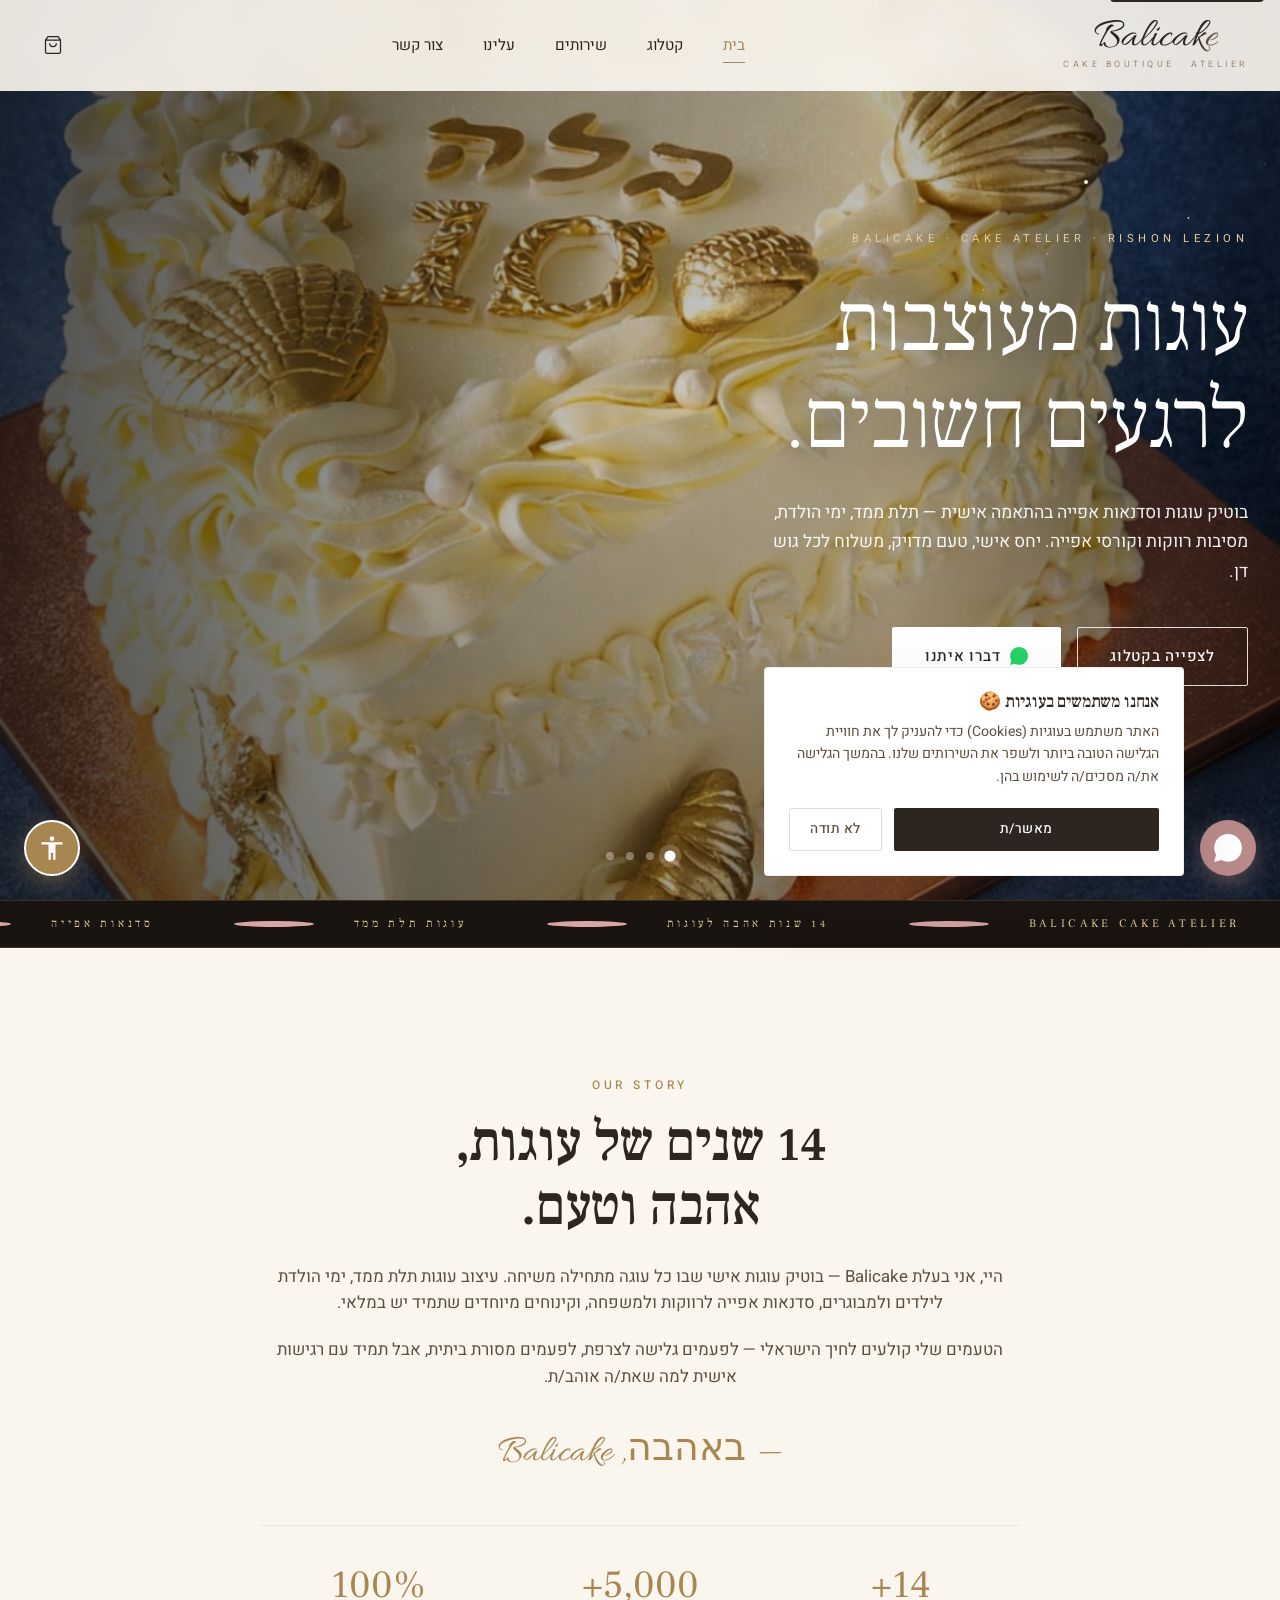
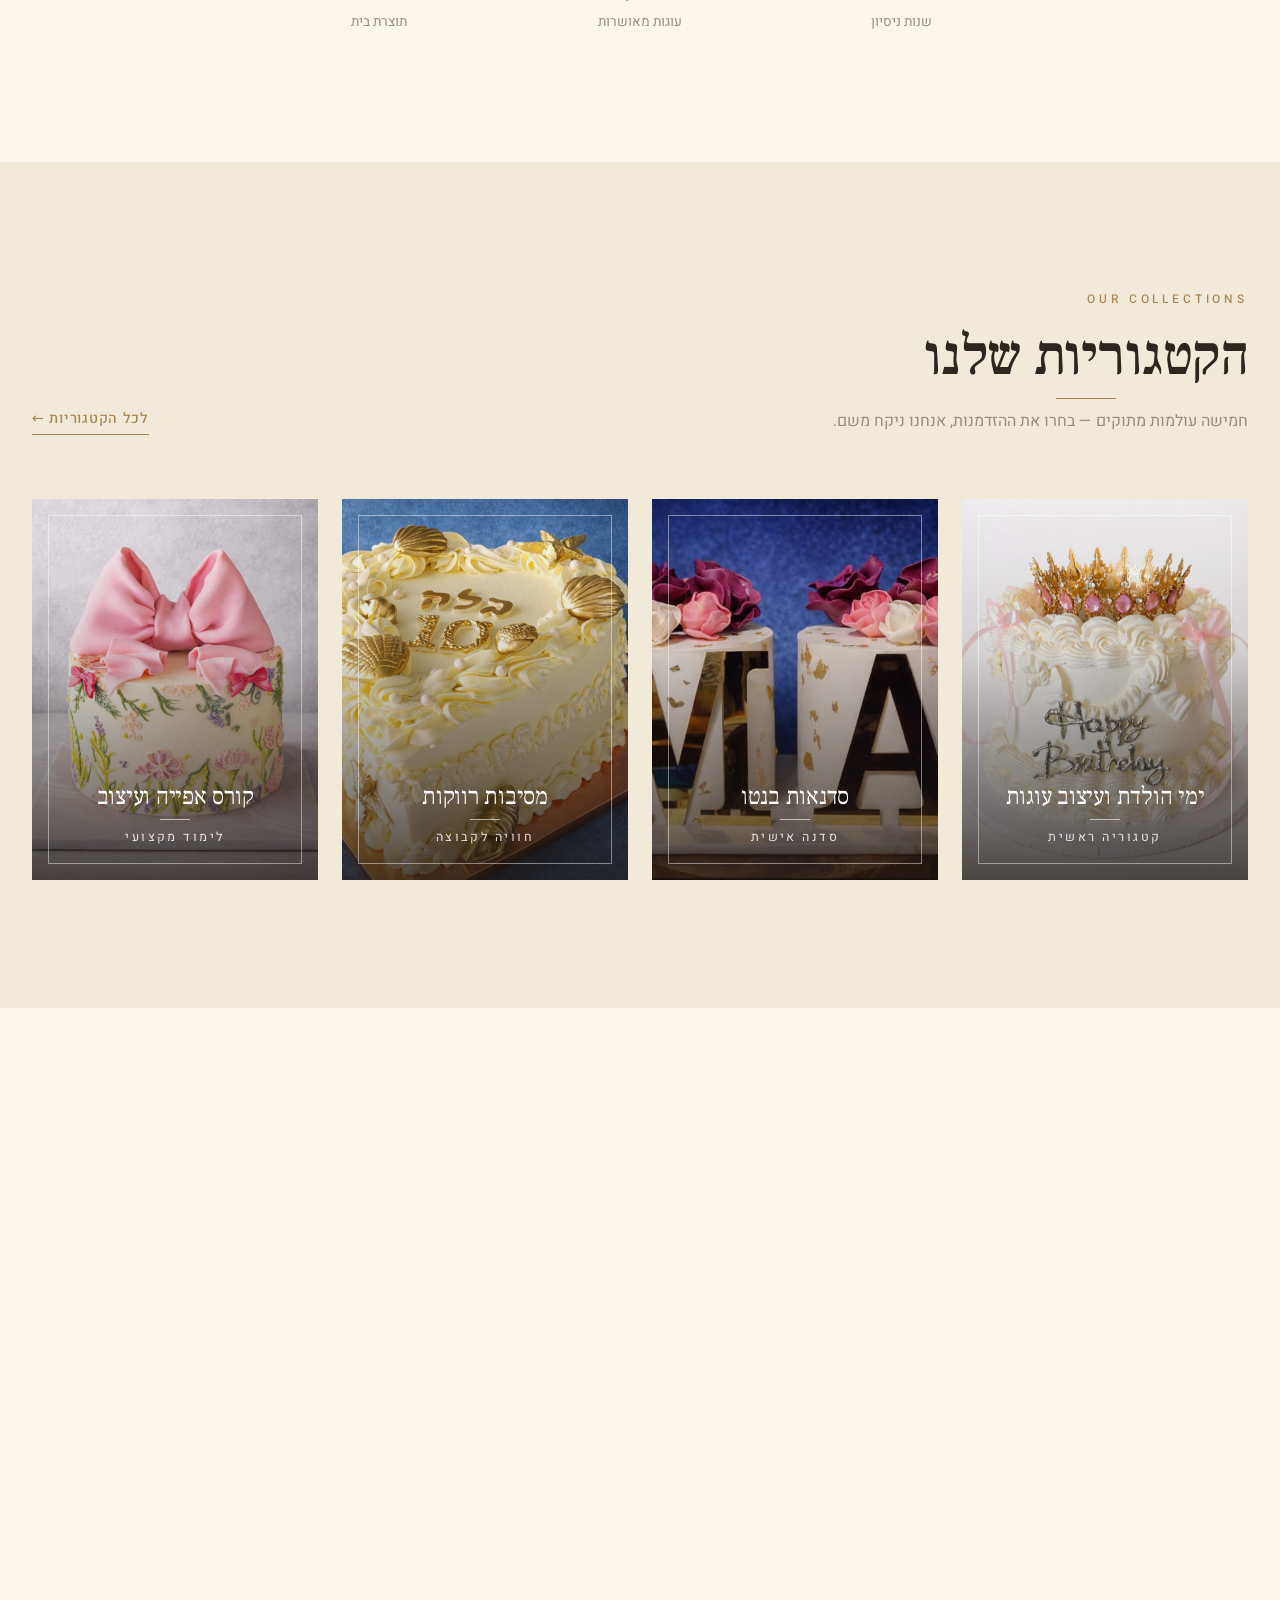
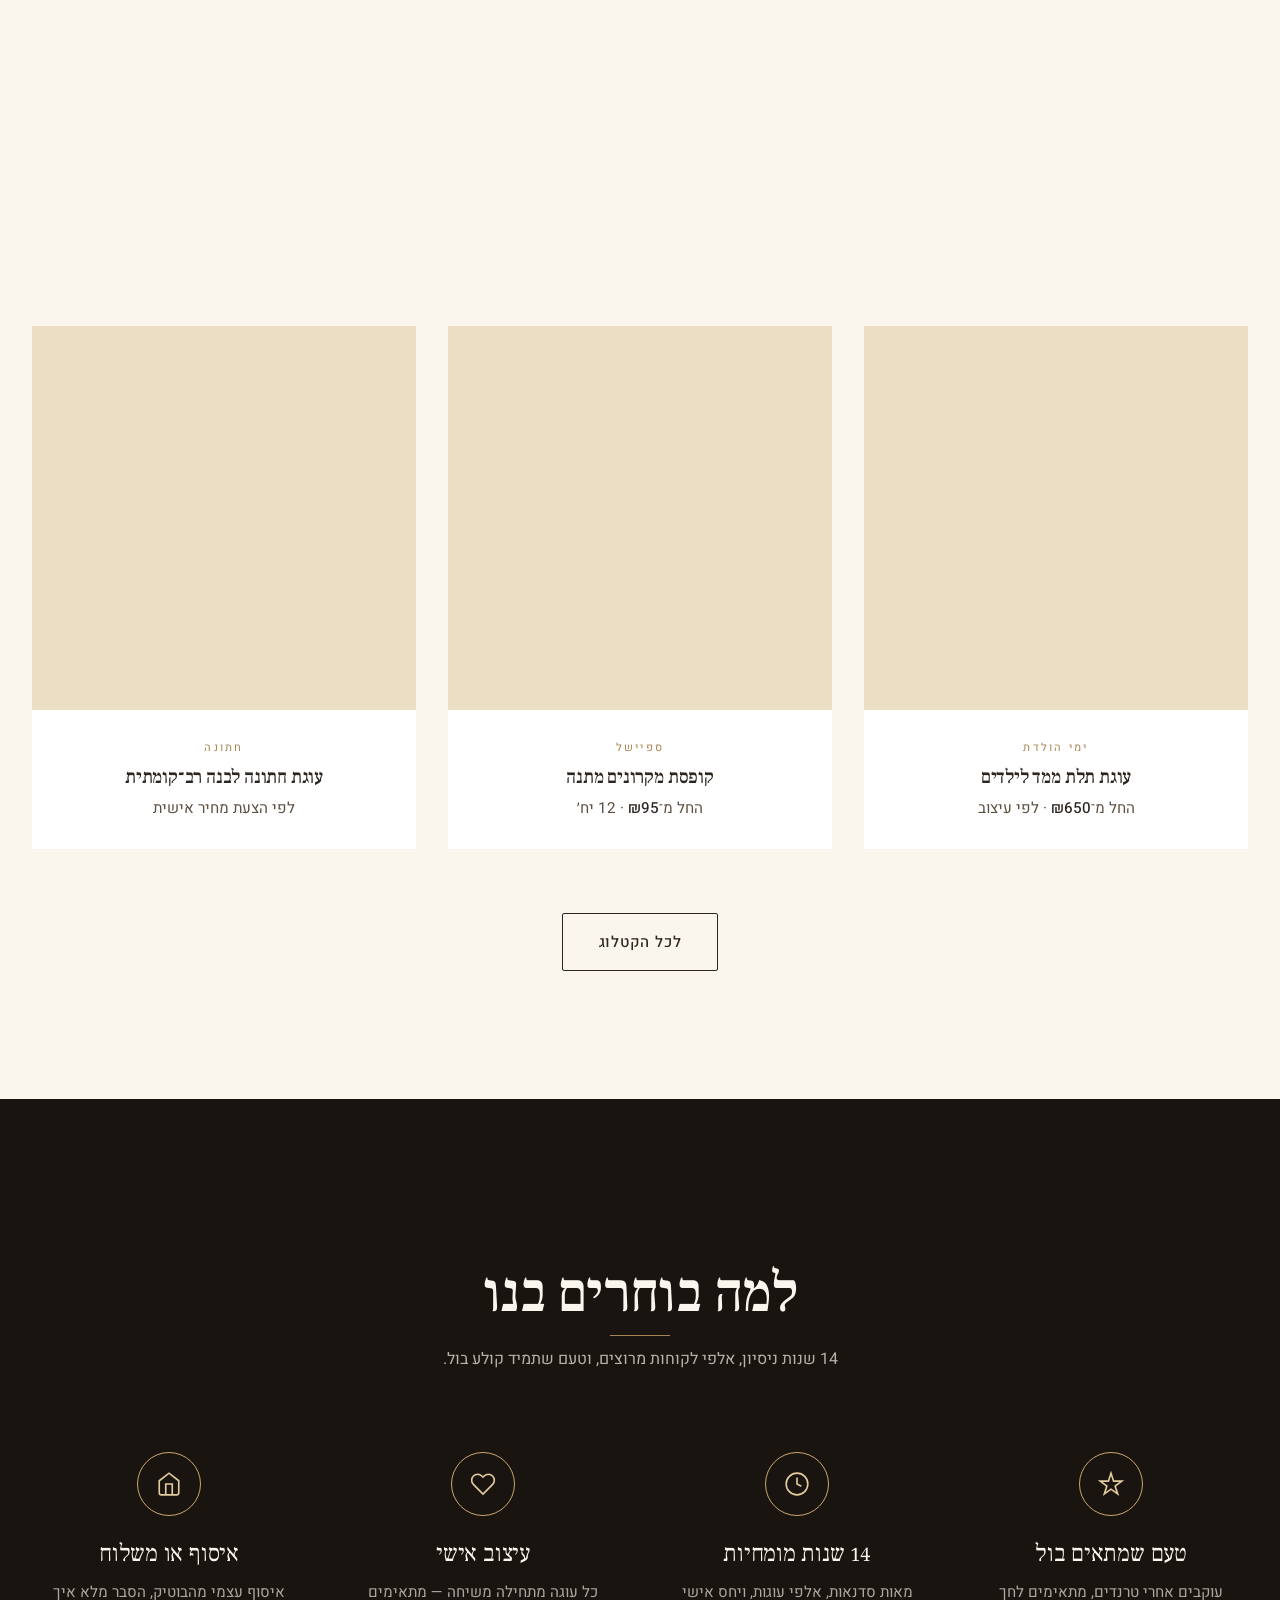
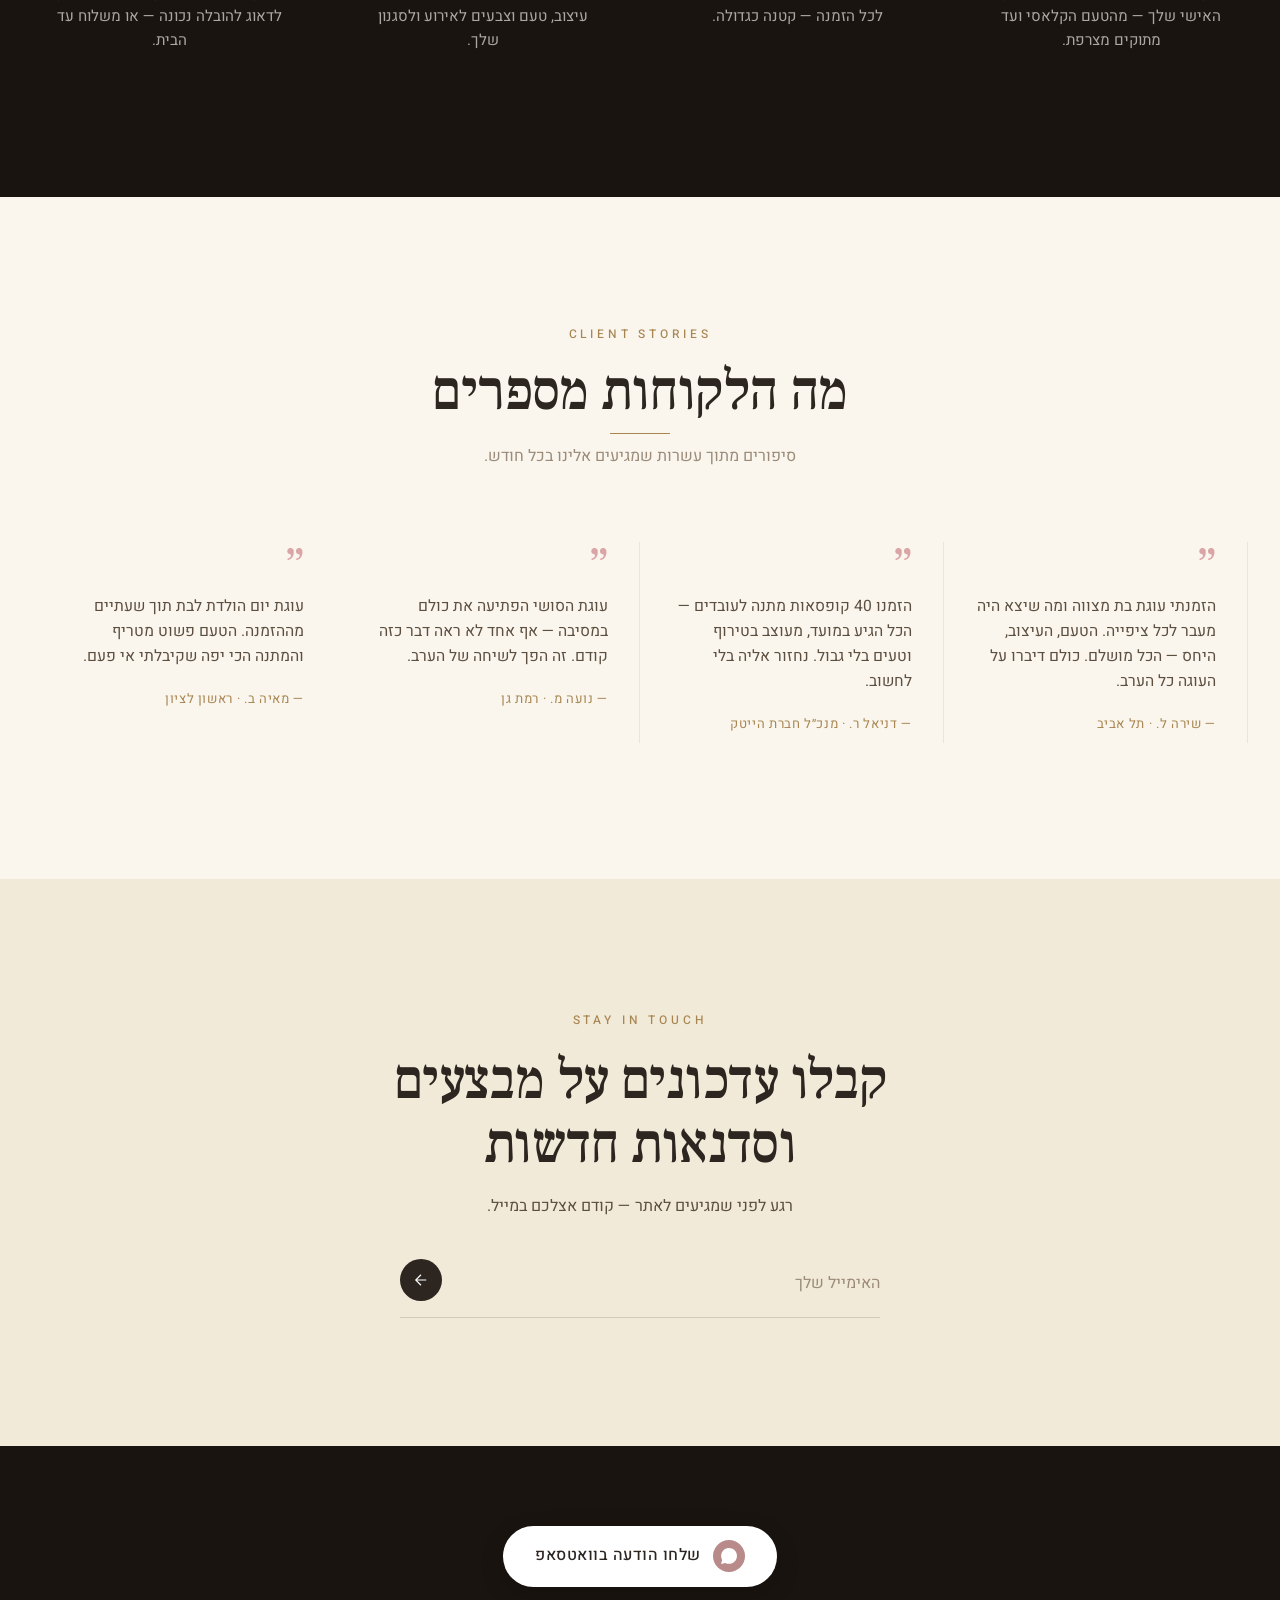
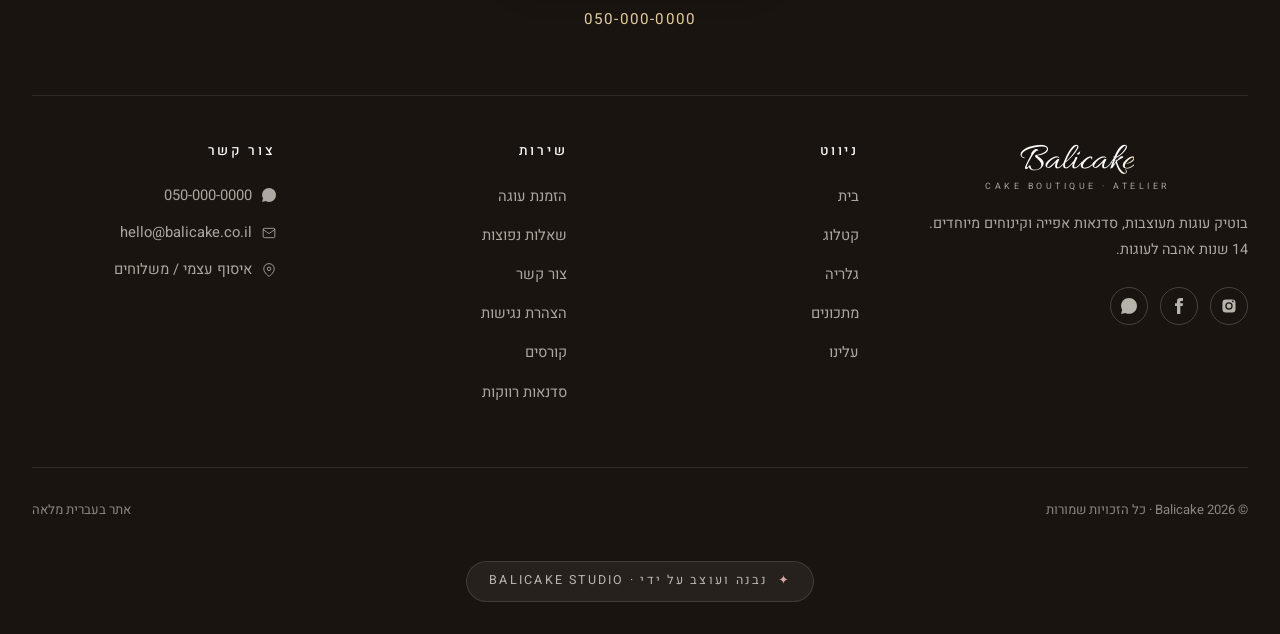
==== index.html @ fb215138 "Add business package: GA4 + Meta Pixel, SEO, JSON CMS, WhatsApp ordering - Google Analytics 4 + Meta" ====
<!DOCTYPE html>
<html lang="he" dir="rtl">
<head>
  <meta charset="UTF-8">
  <meta name="viewport" content="width=device-width, initial-scale=1.0, viewport-fit=cover">
  <meta name="theme-color" content="#FAF6EE">
  <title>Balicake · בוטיק עוגות מעוצבות, סדנאות וקורסי אפייה</title>
  <meta name="description" content="Balicake — 14 שנות עיצוב עוגות תלת ממד, ימי הולדת, סדנאות אפייה, מסיבות רווקות וקינוחים מיוחדים. ממלאים את הבטן במשהו טוב ✨">
  <meta name="keywords" content="עוגות מעוצבות, ימי הולדת, סדנאות אפייה, עוגות תלת ממד, מסיבת רווקות, קורס אפייה, Balicake">

  <meta property="og:title" content="Balicake · בוטיק עוגות מעוצבות">
  <meta property="og:description" content="עיצוב עוגות, סדנאות וקורסי אפייה — 14 שנות אהבה ומקצועיות.">
  <meta property="og:type" content="website">
  <meta property="og:url" content="https://balicake.co.il/">
  <meta property="og:image" content="https://balicake.co.il/images/hero/cake-1.jpg">
  <meta property="og:site_name" content="Balicake">
  <meta property="og:locale" content="he_IL">

  <link rel="preconnect" href="https://fonts.googleapis.com">
  <link rel="preconnect" href="https://fonts.gstatic.com" crossorigin>
  <link rel="preconnect" href="https://images.unsplash.com">
  <link href="https://fonts.googleapis.com/css2?family=Allura&family=Frank+Ruhl+Libre:wght@300;400;500;700&family=Heebo:wght@300;400;500;600&display=swap" rel="stylesheet">

  <link rel="preload" as="image" href="images/hero/cake-1.jpg" fetchpriority="high">
  <link rel="stylesheet" href="css/style.css?v=2">
  <link rel="icon" href="data:image/svg+xml,%3Csvg xmlns='http://www.w3.org/2000/svg' viewBox='0 0 100 100'%3E%3Ctext y='.9em' font-size='90'%3E🎂%3C/text%3E%3C/svg%3E">
  <!-- ============= GOOGLE ANALYTICS 4 ============= -->
  <!-- TODO: Replace G-XXXXXXXXXX with real GA4 Measurement ID from analytics.google.com -->
  <script async src="https://www.googletagmanager.com/gtag/js?id=G-XXXXXXXXXX"></script>
  <script>
    window.dataLayer = window.dataLayer || [];
    function gtag(){dataLayer.push(arguments);}
    gtag('js', new Date());
    gtag('config', 'G-XXXXXXXXXX', { anonymize_ip: true });
  </script>

  <!-- ============= META PIXEL ============= -->
  <!-- TODO: Replace 000000000000000 with real Pixel ID from business.facebook.com -->
  <script>
    !function(f,b,e,v,n,t,s){if(f.fbq)return;n=f.fbq=function(){n.callMethod?n.callMethod.apply(n,arguments):n.queue.push(arguments)};if(!f._fbq)f._fbq=n;n.push=n;n.loaded=!0;n.version='2.0';n.queue=[];t=b.createElement(e);t.async=!0;t.src=v;s=b.getElementsByTagName(e)[0];s.parentNode.insertBefore(t,s)}(window,document,'script','https://connect.facebook.net/en_US/fbevents.js');
    fbq('init', '000000000000000');
    fbq('track', 'PageView');
  </script>
  <noscript><img height="1" width="1" style="display:none" src="https://www.facebook.com/tr?id=000000000000000&ev=PageView&noscript=1" alt=""/></noscript>

  <!-- ============= JSON-LD STRUCTURED DATA (SEO) ============= -->
  <script type="application/ld+json">
  {
    "@context": "https://schema.org",
    "@type": "Bakery",
    "name": "Balicake",
    "alternateName": "בליקייק - בוטיק עוגות",
    "description": "בוטיק עוגות מעוצבות וסדנאות אפייה — עוגות תלת ממד, ימי הולדת, מסיבות רווקות וקורסים",
    "url": "https://balicake.vercel.app/",
    "image": "https://balicake.vercel.app/images/hero/cake-1.jpg",
    "priceRange": "₪₪",
    "telephone": "+972-50-000-0000",
    "address": {
      "@type": "PostalAddress",
      "addressLocality": "ראשון לציון",
      "addressCountry": "IL"
    },
    "areaServed": {
      "@type": "GeoCircle",
      "geoMidpoint": { "@type": "GeoCoordinates", "latitude": 31.971, "longitude": 34.789 },
      "geoRadius": "25000"
    },
    "openingHoursSpecification": [
      { "@type": "OpeningHoursSpecification", "dayOfWeek": ["Sunday","Monday","Tuesday","Wednesday","Thursday"], "opens": "09:00", "closes": "20:00" },
      { "@type": "OpeningHoursSpecification", "dayOfWeek": "Friday", "opens": "09:00", "closes": "13:00" }
    ],
    "sameAs": [
      "https://www.instagram.com/balicake",
      "https://www.facebook.com/balicake"
    ],
    "aggregateRating": {
      "@type": "AggregateRating",
      "ratingValue": "5.0",
      "reviewCount": "120"
    }
  }
  </script>

</head>

<body>

  <!-- ============== HEADER ============== -->
  <header class="site-header">
    <div class="header-inner">
      <a href="index.html" class="logo" aria-label="Balicake">
        <span class="logo-mark">Balicake</span>
        <span class="logo-tag">CAKE BOUTIQUE · ATELIER</span>
      </a>
      <nav class="nav" aria-label="ניווט ראשי">
        <a href="index.html" class="active">בית</a>
        <a href="catalog.html">קטלוג</a>
        <a href="catalog.html#bento">שירותים</a>
        <a href="about.html">עלינו</a>
        <a href="contact.html">צור קשר</a>
      </nav>
      <div class="header-actions">
        <a href="orders.html" class="icon-btn" aria-label="הזמנה">
          <svg width="20" height="20" viewBox="0 0 24 24" fill="none" stroke="currentColor" stroke-width="1.5">
            <path d="M6 2L3 6v14a2 2 0 002 2h14a2 2 0 002-2V6l-3-4H6zM3 6h18M16 10a4 4 0 01-8 0"/>
          </svg>
        </a>
        <button class="menu-toggle" aria-label="פתח תפריט"><span></span></button>
      </div>
    </div>
  </header>

  <nav class="mobile-nav" aria-label="תפריט מובייל">
    <a href="index.html" class="active">בית</a>
    <a href="catalog.html">קטלוג</a>
    <a href="catalog.html#bento">שירותים</a>
    <a href="about.html">עלינו</a>
    <a href="contact.html">צור קשר</a>
    <div class="mobile-cta">
      <a href="https://wa.me/972500000000" class="btn btn-primary" style="display:flex;justify-content:center;">דברו איתנו בוואטסאפ</a>
    </div>
  </nav>

  <!-- ============== HERO CAROUSEL ============== -->
  <section class="hero" id="top">
    <div class="hero-slides">
      <div class="hero-slide active">
        <div class="hero-slide-image" style="background-image: url('images/hero/cake-1.jpg');"></div>
      </div>
      <div class="hero-slide">
        <div class="hero-slide-image" style="background-image: url('images/hero/cake-2.jpg');"></div>
      </div>
      <div class="hero-slide">
        <div class="hero-slide-image" style="background-image: url('images/hero/cake-3.jpg');"></div>
      </div>
      <div class="hero-slide">
        <div class="hero-slide-image" style="background-image: url('images/hero/cake-4.jpg');"></div>
      </div>
    </div>

    <div class="hero-content">
      <div class="hero-text">
        <span class="eyebrow">BALICAKE · CAKE ATELIER · RISHON LEZION</span>
        <h1>עוגות מעוצבות<br>לרגעים חשובים.</h1>
        <p>בוטיק עוגות וסדנאות אפייה בהתאמה אישית — תלת ממד, ימי הולדת, מסיבות רווקות וקורסי אפייה. יחס אישי, טעם מדויק, משלוח לכל גוש דן.</p>
        <div class="hero-actions">
          <a href="catalog.html" class="btn btn-primary">לצפייה בקטלוג</a>
          <a href="https://wa.me/972500000000?text=היי%20Balicake!%20הגעתי%20מהאתר%20ואני%20רוצה%20להזמין%20עוגה" class="btn btn-ghost" target="_blank" rel="noopener">
            <svg width="18" height="18" viewBox="0 0 24 24" fill="#25D366">
              <path d="M.057 24l1.687-6.163c-1.041-1.804-1.588-3.849-1.587-5.946.003-6.556 5.338-11.891 11.893-11.891 3.181.001 6.167 1.24 8.413 3.488 2.245 2.248 3.481 5.236 3.48 8.414-.003 6.557-5.338 11.892-11.893 11.892-1.99-.001-3.951-.5-5.688-1.448L.057 24z"/>
            </svg>
            דברו איתנו
          </a>
        </div>
      </div>
    </div>

    <div class="hero-pagination" role="tablist" aria-label="ניווט בין שקופיות"></div>
  </section>

  <!-- ============== MARQUEE STRIP ============== -->
  <div class="marquee" aria-hidden="true">
    <div class="marquee-track">
      <span>Balicake Cake Atelier <span class="dot"></span></span>
      <span>14 שנות אהבה לעוגות <span class="dot"></span></span>
      <span>עוגות תלת ממד <span class="dot"></span></span>
      <span>סדנאות אפייה <span class="dot"></span></span>
      <span>קורסים מקצועיים <span class="dot"></span></span>
      <span>משלוח לכל גוש דן <span class="dot"></span></span>
      <span>Rishon LeZion <span class="dot"></span></span>
      <span>Balicake Cake Atelier <span class="dot"></span></span>
      <span>14 שנות אהבה לעוגות <span class="dot"></span></span>
      <span>עוגות תלת ממד <span class="dot"></span></span>
      <span>סדנאות אפייה <span class="dot"></span></span>
      <span>קורסים מקצועיים <span class="dot"></span></span>
      <span>משלוח לכל גוש דן <span class="dot"></span></span>
      <span>Rishon LeZion <span class="dot"></span></span>
    </div>
  </div>

  <!-- ============== ABOUT PREVIEW ============== -->
  <section class="section">
    <div class="container">
      <div class="about-preview no-img">
        <div class="content">
          <span class="eyebrow reveal">OUR STORY</span>
          <h2 class="reveal">14 שנים של עוגות,<br>אהבה וטעם.</h2>
          <p class="reveal">היי, אני בעלת Balicake — בוטיק עוגות אישי שבו כל עוגה מתחילה משיחה. עיצוב עוגות תלת ממד, ימי הולדת לילדים ולמבוגרים, סדנאות אפייה לרווקות ולמשפחה, וקינוחים מיוחדים שתמיד יש במלאי.</p>
          <p class="reveal">הטעמים שלי קולעים לחיך הישראלי — לפעמים גלישה לצרפת, לפעמים מסורת ביתית, אבל תמיד עם רגישות אישית למה שאת/ה אוהב/ת.</p>
          <div class="signature reveal">— באהבה, Balicake</div>

          <div class="about-stats">
            <div class="stat reveal"><div class="num">14+</div><div class="label">שנות ניסיון</div></div>
            <div class="stat reveal"><div class="num">5,000+</div><div class="label">עוגות מאושרות</div></div>
            <div class="stat reveal"><div class="num">100%</div><div class="label">תוצרת בית</div></div>
          </div>
        </div>
      </div>
    </div>
  </section>

  <!-- ============== CATEGORIES ============== -->
  <section class="section categories" id="categories">
    <div class="container">
      <div class="section-head split">
        <div class="left">
          <span class="eyebrow reveal">OUR COLLECTIONS</span>
          <h2 class="reveal">הקטגוריות שלנו</h2>
          <p class="reveal">חמישה עולמות מתוקים — בחרו את ההזדמנות, אנחנו ניקח משם.</p>
        </div>
        <div class="right reveal">
          <a href="catalog.html" class="btn-link">לכל הקטגוריות ←</a>
        </div>
      </div>

      <div class="cat-grid">
        <a href="catalog.html#birthdays" class="cat-card reveal">
          <div class="cat-img" style="background-image: url('images/hero/cake-4.jpg');"></div>
          <div class="cat-frame"></div>
          <div class="cat-content">
            <h3>ימי הולדת ועיצוב עוגות</h3>
            <div class="count">קטגוריה ראשית</div>
          </div>
        </a>

        <a href="catalog.html#bento" class="cat-card reveal">
          <div class="cat-img" style="background-image: url('images/hero/cake-2.jpg');"></div>
          <div class="cat-frame"></div>
          <div class="cat-content">
            <h3>סדנאות בנטו</h3>
            <div class="count">סדנה אישית</div>
          </div>
        </a>

        <a href="catalog.html#bachelorette" class="cat-card reveal">
          <div class="cat-img" style="background-image: url('images/hero/cake-1.jpg');"></div>
          <div class="cat-frame"></div>
          <div class="cat-content">
            <h3>מסיבות רווקות</h3>
            <div class="count">חוויה לקבוצה</div>
          </div>
        </a>

        <a href="catalog.html#course" class="cat-card reveal">
          <div class="cat-img" style="background-image: url('images/hero/cake-3.jpg');"></div>
          <div class="cat-frame"></div>
          <div class="cat-content">
            <h3>קורס אפייה ועיצוב</h3>
            <div class="count">לימוד מקצועי</div>
          </div>
        </a>
      </div>
    </div>
  </section>

  <!-- ============== FEATURED PRODUCTS ============== -->
  <section class="section">
    <div class="container">
      <div class="section-head">
        <span class="eyebrow reveal">SIGNATURE</span>
        <h2 class="reveal">העוגות שכולם מבקשים שוב</h2>
        <p class="reveal">בחירה אישית של מאפים שתמיד נמצאים אצלנו במלאי, ומחירים קבועים שאת/ה יודע/ת מראש.</p>
      </div>

      <div class="products-grid">
        <article class="product-card reveal">
          <div class="product-img" style="background-image: url('https://images.unsplash.com/photo-1565958011703-44f9829ba187?auto=format&fit=crop&w=800&q=80');"></div>
          <div class="product-body">
            <div class="badge">קינוח במלאי</div>
            <h4>עוגת שוקולד מובסת</h4>
            <p class="price">החל מ־<strong>₪140</strong> לעוגה</p>
          </div>
        </article>

        <article class="product-card reveal">
          <div class="product-img" style="background-image: url('https://images.unsplash.com/photo-1488477181946-6428a0291777?auto=format&fit=crop&w=800&q=80');"></div>
          <div class="product-body">
            <div class="badge">קינוחי פירות</div>
            <h4>פבלובה פירות העונה</h4>
            <p class="price">החל מ־<strong>₪120</strong> ליחידה</p>
          </div>
        </article>

        <article class="product-card reveal">
          <div class="product-img" style="background-image: url('https://images.unsplash.com/photo-1571115177098-24ec42ed204d?auto=format&fit=crop&w=800&q=80');"></div>
          <div class="product-body">
            <div class="badge">עוגה מעוצבת</div>
            <h4>עוגה לבנה זהב מעוצבת</h4>
            <p class="price">החל מ־<strong>₪480</strong> · לפי משקל</p>
          </div>
        </article>

        <article class="product-card reveal">
          <div class="product-img" style="background-image: url('https://images.unsplash.com/photo-1612203985729-70726954388c?auto=format&fit=crop&w=800&q=80');"></div>
          <div class="product-body">
            <div class="badge">ימי הולדת</div>
            <h4>עוגת תלת ממד לילדים</h4>
            <p class="price">החל מ־<strong>₪650</strong> · לפי עיצוב</p>
          </div>
        </article>

        <article class="product-card reveal">
          <div class="product-img" style="background-image: url('https://images.unsplash.com/photo-1558326567-98ae2405596b?auto=format&fit=crop&w=800&q=80');"></div>
          <div class="product-body">
            <div class="badge">ספיישל</div>
            <h4>קופסת מקרונים מתנה</h4>
            <p class="price">החל מ־<strong>₪95</strong> · 12 יח׳</p>
          </div>
        </article>

        <article class="product-card reveal">
          <div class="product-img" style="background-image: url('https://images.unsplash.com/photo-1623428454614-abaf00244e52?auto=format&fit=crop&w=800&q=80');"></div>
          <div class="product-body">
            <div class="badge">חתונה</div>
            <h4>עוגת חתונה לבנה רב־קומתית</h4>
            <p class="price">לפי הצעת מחיר אישית</p>
          </div>
        </article>
      </div>

      <div class="text-center" style="margin-top: 4rem;">
        <a href="catalog.html" class="btn btn-outline">לכל הקטלוג</a>
      </div>
    </div>
  </section>

  <!-- ============== FEATURES / WHY US ============== -->
  <section class="section features">
    <div class="container">
      <div class="section-head">
        <span class="eyebrow reveal">WHY BALICAKE</span>
        <h2 class="reveal">למה בוחרים בנו</h2>
        <p class="reveal">14 שנות ניסיון, אלפי לקוחות מרוצים, וטעם שתמיד קולע בול.</p>
      </div>

      <div class="features-grid">
        <div class="feature reveal">
          <div class="icon">
            <svg viewBox="0 0 24 24" fill="none" stroke="currentColor" stroke-width="1.5"><path d="M12 2l2.39 7.36H22l-6.19 4.5 2.36 7.27L12 16.77l-6.17 4.36 2.36-7.27L2 9.36h7.61L12 2z"/></svg>
          </div>
          <h4>טעם שמתאים בול</h4>
          <p>עוקבים אחרי טרנדים, מתאימים לחך האישי שלך — מהטעם הקלאסי ועד מתוקים מצרפת.</p>
        </div>

        <div class="feature reveal">
          <div class="icon">
            <svg viewBox="0 0 24 24" fill="none" stroke="currentColor" stroke-width="1.5"><circle cx="12" cy="12" r="10"/><path d="M12 6v6l4 2"/></svg>
          </div>
          <h4>14 שנות מומחיות</h4>
          <p>מאות סדנאות, אלפי עוגות, ויחס אישי לכל הזמנה — קטנה כגדולה.</p>
        </div>

        <div class="feature reveal">
          <div class="icon">
            <svg viewBox="0 0 24 24" fill="none" stroke="currentColor" stroke-width="1.5"><path d="M20.84 4.61a5.5 5.5 0 00-7.78 0L12 5.67l-1.06-1.06a5.5 5.5 0 00-7.78 7.78l1.06 1.06L12 21.23l7.78-7.78 1.06-1.06a5.5 5.5 0 000-7.78z"/></svg>
          </div>
          <h4>עיצוב אישי</h4>
          <p>כל עוגה מתחילה משיחה — מתאימים עיצוב, טעם וצבעים לאירוע ולסגנון שלך.</p>
        </div>

        <div class="feature reveal">
          <div class="icon">
            <svg viewBox="0 0 24 24" fill="none" stroke="currentColor" stroke-width="1.5"><path d="M3 9l9-7 9 7v11a2 2 0 01-2 2H5a2 2 0 01-2-2z"/><path d="M9 22V12h6v10"/></svg>
          </div>
          <h4>איסוף או משלוח</h4>
          <p>איסוף עצמי מהבוטיק, הסבר מלא איך לדאוג להובלה נכונה — או משלוח עד הבית.</p>
        </div>
      </div>
    </div>
  </section>

  <!-- ============== TESTIMONIALS ============== -->
  <section class="section testimonials">
    <div class="container">
      <div class="section-head">
        <span class="eyebrow reveal">CLIENT STORIES</span>
        <h2 class="reveal">מה הלקוחות מספרים</h2>
        <p class="reveal">סיפורים מתוך עשרות שמגיעים אלינו בכל חודש.</p>
      </div>

      <div class="testimonial-grid">
        <div class="testimonial reveal">
          <span class="quote-mark">״</span>
          <p>הזמנתי עוגת בת מצווה ומה שיצא היה מעבר לכל ציפייה. הטעם, העיצוב, היחס — הכל מושלם. כולם דיברו על העוגה כל הערב.</p>
          <div class="author">— שירה ל. · תל אביב</div>
        </div>

        <div class="testimonial reveal">
          <span class="quote-mark">״</span>
          <p>הזמנו 40 קופסאות מתנה לעובדים — הכל הגיע במועד, מעוצב בטירוף וטעים בלי גבול. נחזור אליה בלי לחשוב.</p>
          <div class="author">— דניאל ר. · מנכ״ל חברת הייטק</div>
        </div>

        <div class="testimonial reveal">
          <span class="quote-mark">״</span>
          <p>עוגת הסושי הפתיעה את כולם במסיבה — אף אחד לא ראה דבר כזה קודם. זה הפך לשיחה של הערב.</p>
          <div class="author">— נועה מ. · רמת גן</div>
        </div>

        <div class="testimonial reveal">
          <span class="quote-mark">״</span>
          <p>עוגת יום הולדת לבת תוך שעתיים מההזמנה. הטעם פשוט מטריף והמתנה הכי יפה שקיבלתי אי פעם.</p>
          <div class="author">— מאיה ב. · ראשון לציון</div>
        </div>
      </div>
    </div>
  </section>

  <!-- ============== NEWSLETTER ============== -->
  <section class="section newsletter">
    <div class="container">
      <span class="eyebrow reveal">STAY IN TOUCH</span>
      <h2 class="reveal" style="margin-top: 1rem;">קבלו עדכונים על מבצעים<br>וסדנאות חדשות</h2>
      <p class="reveal" style="max-width: 480px; margin: 1rem auto 0;">רגע לפני שמגיעים לאתר — קודם אצלכם במייל.</p>

      <form class="form reveal">
        <input type="email" placeholder="האימייל שלך" aria-label="כתובת אימייל" required>
        <button type="submit" aria-label="הרשמה">
          <svg width="18" height="18" viewBox="0 0 24 24" fill="none" stroke="currentColor" stroke-width="1.5">
            <path d="M19 12H5M12 5l-7 7 7 7"/>
          </svg>
        </button>
      </form>
    </div>
  </section>

  <!-- ============== FOOTER ============== -->
  <footer class="site-footer">
    <div class="container">
      <div class="footer-cta">
        <a href="https://wa.me/972500000000?text=היי%20Balicake!" class="wa-pill" target="_blank" rel="noopener">
          <span class="wa-icon">
            <svg viewBox="0 0 24 24" fill="currentColor"><path d="M.057 24l1.687-6.163c-1.041-1.804-1.588-3.849-1.587-5.946.003-6.556 5.338-11.891 11.893-11.891 3.181.001 6.167 1.24 8.413 3.488 2.245 2.248 3.481 5.236 3.48 8.414-.003 6.557-5.338 11.892-11.893 11.892-1.99-.001-3.951-.5-5.688-1.448L.057 24z"/></svg>
          </span>
          שלחו הודעה בוואטסאפ
        </a>
        <span class="phone">050-000-0000</span>
      </div>
      <div class="footer-grid">
        <div>
          <a href="index.html" class="logo">
            <span class="logo-mark" style="font-size: 2.4rem;">Balicake</span>
            <span class="logo-tag">CAKE BOUTIQUE · ATELIER</span>
          </a>
          <p style="margin-top: 1.25rem; max-width: 320px;">בוטיק עוגות מעוצבות, סדנאות אפייה וקינוחים מיוחדים. 14 שנות אהבה לעוגות.</p>
          <div class="socials">
            <a href="#" aria-label="Instagram">
              <svg width="16" height="16" viewBox="0 0 24 24" fill="currentColor"><path d="M12 2.16c3.2 0 3.58 0 4.85.07 3.25.15 4.77 1.69 4.92 4.92.06 1.27.07 1.65.07 4.85s0 3.58-.07 4.85c-.15 3.23-1.66 4.77-4.92 4.92-1.27.06-1.64.07-4.85.07-3.2 0-3.58 0-4.85-.07-3.26-.15-4.77-1.7-4.92-4.92C2.18 15.58 2.16 15.2 2.16 12s0-3.58.07-4.85C2.38 3.92 3.9 2.38 7.15 2.23 8.42 2.18 8.8 2.16 12 2.16zm0 4.32a5.52 5.52 0 100 11.04 5.52 5.52 0 000-11.04zm0 9.12a3.6 3.6 0 110-7.2 3.6 3.6 0 010 7.2zm5.74-9.34a1.29 1.29 0 100-2.58 1.29 1.29 0 000 2.58z"/></svg>
            </a>
            <a href="#" aria-label="Facebook">
              <svg width="16" height="16" viewBox="0 0 24 24" fill="currentColor"><path d="M9 8H6v4h3v12h5V12h3.64L18 8h-4V6c0-.97.16-1.36 1.09-1.36H18V0h-3.83C10.5 0 9 1.62 9 4.71V8z"/></svg>
            </a>
            <a href="https://wa.me/972500000000" aria-label="WhatsApp">
              <svg width="16" height="16" viewBox="0 0 24 24" fill="currentColor"><path d="M.057 24l1.687-6.163c-1.041-1.804-1.588-3.849-1.587-5.946.003-6.556 5.338-11.891 11.893-11.891 3.181.001 6.167 1.24 8.413 3.488 2.245 2.248 3.481 5.236 3.48 8.414-.003 6.557-5.338 11.892-11.893 11.892-1.99-.001-3.951-.5-5.688-1.448L.057 24z"/></svg>
            </a>
          </div>
        </div>

        <div>
          <h5>ניווט</h5>
          <ul class="footer-links">
            <li><a href="index.html">בית</a></li>
            <li><a href="catalog.html">קטלוג</a></li>
            <li><a href="gallery.html">גלריה</a></li>
            <li><a href="recipes.html">מתכונים</a></li>
            <li><a href="about.html">עלינו</a></li>
          </ul>
        </div>

        <div>
          <h5>שירות</h5>
          <ul class="footer-links">
            <li><a href="orders.html">הזמנת עוגה</a></li>
            <li><a href="faq.html">שאלות נפוצות</a></li>
            <li><a href="contact.html">צור קשר</a></li><li><a href="accessibility.html">הצהרת נגישות</a></li>
            <li><a href="catalog.html#course">קורסים</a></li>
            <li><a href="catalog.html#bachelorette">סדנאות רווקות</a></li>
          </ul>
        </div>

        <div>
          <h5>צור קשר</h5>
          <ul class="footer-contact">
            <li><a href="https://wa.me/972500000000">
              <svg width="14" height="14" viewBox="0 0 24 24" fill="currentColor"><path d="M.057 24l1.687-6.163c-1.041-1.804-1.588-3.849-1.587-5.946.003-6.556 5.338-11.891 11.893-11.891 3.181.001 6.167 1.24 8.413 3.488 2.245 2.248 3.481 5.236 3.48 8.414-.003 6.557-5.338 11.892-11.893 11.892-1.99-.001-3.951-.5-5.688-1.448L.057 24z"/></svg>
              050-000-0000
            </a></li>
            <li><a href="mailto:hello@balicake.co.il">
              <svg width="14" height="14" viewBox="0 0 24 24" fill="none" stroke="currentColor" stroke-width="1.5"><path d="M4 4h16c1.1 0 2 .9 2 2v12c0 1.1-.9 2-2 2H4c-1.1 0-2-.9-2-2V6c0-1.1.9-2 2-2zM22 6l-10 7L2 6"/></svg>
              hello@balicake.co.il
            </a></li>
            <li><a href="contact.html">
              <svg width="14" height="14" viewBox="0 0 24 24" fill="none" stroke="currentColor" stroke-width="1.5"><path d="M21 10c0 7-9 13-9 13s-9-6-9-13a9 9 0 0118 0z"/><circle cx="12" cy="10" r="3"/></svg>
              איסוף עצמי / משלוחים
            </a></li>
          </ul>
        </div>
      </div>

      <div class="footer-bottom">
        <div>© <span id="yr"></span> Balicake · כל הזכויות שמורות</div>
        <div>אתר בעברית מלאה</div>
      </div>
      <div class="footer-credit">
        <a href="#" aria-label="עיצוב ופיתוח"><span class="star">✦</span> נבנה ועוצב על ידי · BALICAKE STUDIO</a>
      </div>
    </div>
  </footer>

  <!-- WhatsApp Floating -->
  <a href="https://wa.me/972500000000?text=היי%20Balicake!" class="wa-float" aria-label="צ'אט בוואטסאפ" target="_blank" rel="noopener">
    <svg viewBox="0 0 24 24" fill="currentColor"><path d="M.057 24l1.687-6.163c-1.041-1.804-1.588-3.849-1.587-5.946.003-6.556 5.338-11.891 11.893-11.891 3.181.001 6.167 1.24 8.413 3.488 2.245 2.248 3.481 5.236 3.48 8.414-.003 6.557-5.338 11.892-11.893 11.892-1.99-.001-3.951-.5-5.688-1.448L.057 24z"/></svg>
  </a>

  <script>document.getElementById('yr').textContent = new Date().getFullYear();</script>
  <script src="js/main.js?v=2" defer></script>
</body>
</html>
---- css/style.css ----
/* ===========================================
   BALICAKE - Premium Cake Boutique
   Hebrew RTL · Mobile-First · Fully Responsive
=========================================== */

/* ---------- CSS Reset ---------- */
*, *::before, *::after { box-sizing: border-box; margin: 0; padding: 0; }
html { scroll-behavior: smooth; -webkit-font-smoothing: antialiased; -moz-osx-font-smoothing: grayscale; }
body { min-height: 100vh; line-height: 1.6; overflow-x: hidden; }
img, picture, video { display: block; max-width: 100%; height: auto; }
button, input, textarea, select { font: inherit; color: inherit; }
button { cursor: pointer; border: none; background: none; }
a { color: inherit; text-decoration: none; }
ul, ol { list-style: none; }

/* ---------- Design Tokens ---------- */
:root {
  /* Palette - inspired by Irit Boutique cream/gold/pink */
  --bg-primary: #FAF6EE;
  --bg-secondary: #F2EAD8;
  --bg-tertiary: #EBDEC4;
  --bg-dark: #1A1410;
  --surface: #FFFFFF;

  --text-primary: #2C2520;
  --text-secondary: #5C4F40;
  --text-muted: #9B8B78;
  --text-on-dark: #FAF6EE;

  --accent-gold: #C9A86A;
  --accent-gold-dark: #A88652;
  --accent-gold-light: #E2CC9E;
  --accent-pink: #E8C4C4;
  --accent-pink-deep: #D9A5A5;
  --accent-rose: #B98A8A;

  --border: rgba(44, 37, 32, 0.08);
  --border-strong: rgba(44, 37, 32, 0.16);
  --shadow-sm: 0 2px 8px rgba(44, 37, 32, 0.06);
  --shadow-md: 0 8px 24px rgba(44, 37, 32, 0.08);
  --shadow-lg: 0 24px 48px rgba(44, 37, 32, 0.12);
  --shadow-xl: 0 32px 64px rgba(44, 37, 32, 0.16);

  /* Typography */
  --font-serif: 'Frank Ruhl Libre', 'Playfair Display', 'David Libre', serif;
  --font-sans: 'Heebo', 'Assistant', system-ui, -apple-system, sans-serif;
  --font-script: 'Allura', 'Dancing Script', cursive;

  /* Spacing */
  --container: 1280px;
  --gutter: clamp(1rem, 4vw, 2rem);
  --section-pad: clamp(4rem, 10vw, 8rem);

  /* Motion */
  --ease: cubic-bezier(0.4, 0, 0.2, 1);
  --ease-out: cubic-bezier(0.2, 0.8, 0.2, 1);
  --ease-elastic: cubic-bezier(0.68, -0.55, 0.27, 1.55);
}

/* ---------- Base Typography ---------- */
body {
  font-family: var(--font-sans);
  background: var(--bg-primary);
  color: var(--text-primary);
  font-size: 16px;
  font-weight: 400;
  direction: rtl;
}
h1, h2, h3, h4, h5, h6 {
  font-family: var(--font-serif);
  font-weight: 500;
  line-height: 1.15;
  color: var(--text-primary);
  letter-spacing: -0.01em;
}
h1 { font-size: clamp(2.5rem, 7vw, 5.25rem); }
h2 { font-size: clamp(2rem, 5vw, 3.5rem); }
h3 { font-size: clamp(1.5rem, 3vw, 2.25rem); }
h4 { font-size: clamp(1.25rem, 2.5vw, 1.5rem); }
p { color: var(--text-secondary); }

.eyebrow {
  font-family: var(--font-sans);
  font-size: 0.75rem;
  letter-spacing: 0.32em;
  text-transform: uppercase;
  color: var(--accent-gold-dark);
  font-weight: 500;
}
.script { font-family: var(--font-script); font-weight: 400; }

/* ---------- Container ---------- */
.container { max-width: var(--container); margin: 0 auto; padding: 0 var(--gutter); }
.section { padding: var(--section-pad) 0; }

/* ---------- Buttons ---------- */
.btn {
  display: inline-flex;
  align-items: center;
  gap: 0.6rem;
  padding: 1rem 2.25rem;
  font-size: 0.95rem;
  font-weight: 500;
  letter-spacing: 0.05em;
  border-radius: 2px;
  transition: all 0.4s var(--ease);
  cursor: pointer;
  position: relative;
  overflow: hidden;
}
.btn-primary {
  background: var(--text-primary);
  color: var(--text-on-dark);
  border: 1px solid var(--text-primary);
}
.btn-primary:hover {
  background: var(--accent-gold-dark);
  border-color: var(--accent-gold-dark);
  transform: translateY(-2px);
  box-shadow: var(--shadow-md);
}
.btn-outline {
  background: transparent;
  color: var(--text-primary);
  border: 1px solid var(--text-primary);
}
.btn-outline:hover {
  background: var(--text-primary);
  color: var(--text-on-dark);
  transform: translateY(-2px);
}
.btn-ghost {
  background: rgba(255, 255, 255, 0.95);
  color: var(--text-primary);
  border: 1px solid var(--border-strong);
  backdrop-filter: blur(8px);
}
.btn-ghost:hover {
  background: var(--surface);
  transform: translateY(-2px);
  box-shadow: var(--shadow-md);
}
.btn-link {
  display: inline-flex;
  align-items: center;
  gap: 0.5rem;
  color: var(--accent-gold-dark);
  font-weight: 500;
  letter-spacing: 0.05em;
  font-size: 0.9rem;
  text-transform: uppercase;
  border-bottom: 1px solid currentColor;
  padding-bottom: 4px;
  transition: gap 0.3s var(--ease);
}
.btn-link:hover { gap: 0.9rem; }

/* ---------- Header ---------- */
.site-header {
  position: fixed;
  top: 0;
  inset-inline: 0;
  z-index: 100;
  background: rgba(250, 246, 238, 0.92);
  backdrop-filter: blur(12px);
  -webkit-backdrop-filter: blur(12px);
  border-bottom: 1px solid transparent;
  transition: all 0.4s var(--ease);
}
.site-header.scrolled {
  background: rgba(250, 246, 238, 0.98);
  border-bottom-color: var(--border);
  box-shadow: var(--shadow-sm);
}
.header-inner {
  display: flex;
  align-items: center;
  justify-content: space-between;
  gap: 2rem;
  padding: 1.25rem var(--gutter);
  max-width: var(--container);
  margin: 0 auto;
}
.logo {
  display: flex;
  flex-direction: column;
  align-items: center;
  line-height: 1;
  text-decoration: none;
  color: var(--text-primary);
  flex-shrink: 0;
}
.logo-mark {
  font-family: var(--font-script);
  font-size: 2.6rem;
  font-weight: 400;
  color: var(--text-primary);
  line-height: 0.9;
}
.logo-tag {
  font-size: 0.55rem;
  letter-spacing: 0.4em;
  margin-top: 4px;
  color: var(--text-muted);
  text-transform: uppercase;
}
.nav { display: flex; align-items: center; gap: 2.5rem; }
.nav a {
  font-size: 0.95rem;
  color: var(--text-primary);
  position: relative;
  padding: 6px 0;
  transition: color 0.3s var(--ease);
}
.nav a::after {
  content: '';
  position: absolute;
  bottom: 0;
  inset-inline-start: 0;
  width: 100%;
  height: 1px;
  background: var(--accent-gold-dark);
  transform: scaleX(0);
  transform-origin: inline-end;
  transition: transform 0.4s var(--ease);
}
.nav a:hover, .nav a.active { color: var(--accent-gold-dark); }
.nav a:hover::after, .nav a.active::after { transform: scaleX(1); }
.header-actions { display: flex; align-items: center; gap: 1rem; }
.icon-btn {
  width: 42px; height: 42px;
  display: inline-flex; align-items: center; justify-content: center;
  border-radius: 50%;
  color: var(--text-primary);
  transition: all 0.3s var(--ease);
}
.icon-btn:hover { background: var(--bg-secondary); color: var(--accent-gold-dark); }
.menu-toggle { display: none; }

/* ---------- Hero Carousel ---------- */
.hero {
  position: relative;
  min-height: 100vh;
  overflow: hidden;
  background: var(--bg-secondary);
}
.hero-slides {
  position: absolute;
  inset: 0;
}
.hero-slide {
  position: absolute;
  inset: 0;
  opacity: 0;
  transition: opacity 1.4s var(--ease);
  pointer-events: none;
}
.hero-slide.active { opacity: 1; pointer-events: auto; }
.hero-slide-image {
  position: absolute;
  inset: 0;
  background-size: cover;
  background-position: center;
  transform: scale(1.08);
  transition: transform 8s linear;
}
.hero-slide.active .hero-slide-image {
  transform: scale(1);
}
.hero-slide::after {
  content: '';
  position: absolute;
  inset: 0;
  background:
    linear-gradient(to right, rgba(0,0,0,0.6) 0%, rgba(0,0,0,0.25) 40%, rgba(0,0,0,0.1) 70%, rgba(0,0,0,0.45) 100%),
    radial-gradient(ellipse at center, transparent 0%, rgba(0,0,0,0.35) 100%);
}
.hero-content {
  position: relative;
  z-index: 2;
  min-height: 100vh;
  display: flex;
  align-items: center;
  padding: 6rem var(--gutter) 5rem;
  max-width: var(--container);
  margin: 0 auto;
}
.hero-text {
  max-width: 620px;
  margin-inline-end: auto;
  text-align: right;
  color: #fff;
  animation: heroFade 1.4s var(--ease-out) both;
}
.hero-text .eyebrow {
  color: var(--accent-gold-light);
  display: block;
  margin-bottom: 1.75rem;
  font-size: 0.7rem;
  letter-spacing: 0.4em;
  font-weight: 400;
}
.hero-text h1 {
  color: #fff;
  font-weight: 300;
  margin-bottom: 1.75rem;
  text-shadow: 0 2px 32px rgba(0, 0, 0, 0.35);
  letter-spacing: -0.015em;
}
.hero-text p {
  color: rgba(255, 255, 255, 0.92);
  font-size: 1.1rem;
  margin-bottom: 2.5rem;
  max-width: 480px;
  margin-inline-end: auto;
  line-height: 1.7;
}
.hero-actions { display: flex; gap: 1rem; flex-wrap: wrap; justify-content: flex-start; }
.hero-actions .btn { padding: 1rem 2rem; }
.hero-actions .btn-primary { background: transparent; border: 1px solid rgba(255,255,255,0.85); color: #fff; }
.hero-actions .btn-primary:hover { background: #fff; color: var(--text-primary); border-color: #fff; }
.hero-actions .btn-ghost { background: #fff; border-color: #fff; color: var(--text-primary); }
.hero-actions .btn-ghost:hover { background: var(--accent-gold-light); border-color: var(--accent-gold-light); }

@keyframes heroFade {
  from { opacity: 0; transform: translateY(30px); }
  to { opacity: 1; transform: translateY(0); }
}

/* Hero pagination */
.hero-pagination {
  position: absolute;
  bottom: 2.5rem;
  inset-inline: 0;
  z-index: 3;
  display: flex;
  justify-content: center;
  gap: 0.75rem;
}
.hero-pagination button {
  width: 8px;
  height: 8px;
  border-radius: 50%;
  background: rgba(255, 255, 255, 0.35);
  transition: all 0.4s var(--ease);
  cursor: pointer;
  position: relative;
}
.hero-pagination button.active {
  background: #fff;
  transform: scale(1.4);
  box-shadow: 0 0 0 4px rgba(255, 255, 255, 0.18);
}

/* ---------- Section Header ---------- */
.section-head { text-align: center; margin-bottom: 4rem; }
.section-head .eyebrow { display: block; margin-bottom: 1rem; }
.section-head p { max-width: 580px; margin: 1.25rem auto 0; color: var(--text-muted); }
.section-head.split {
  display: flex;
  justify-content: space-between;
  align-items: flex-end;
  text-align: right;
  gap: 2rem;
  flex-wrap: wrap;
}
.section-head.split .left { max-width: 540px; }
.section-head.split .right { flex-shrink: 0; }

/* ---------- About preview ---------- */
.about-preview {
  display: grid;
  grid-template-columns: 1.1fr 1fr;
  gap: clamp(2rem, 6vw, 5rem);
  align-items: center;
}
.about-preview.no-img {
  grid-template-columns: 1fr;
  max-width: 760px;
  margin: 0 auto;
  text-align: center;
}
.about-preview.no-img .content .eyebrow,
.about-preview.no-img .content h2,
.about-preview.no-img .signature { text-align: center; }
.about-preview.no-img .about-stats { text-align: center; }
.about-preview .img {
  position: relative;
  aspect-ratio: 4 / 5;
  background-size: cover;
  background-position: center;
  border-radius: 2px;
  overflow: hidden;
}
.about-preview .img::before {
  content: '';
  position: absolute;
  inset: 12px;
  border: 1px solid rgba(255, 255, 255, 0.4);
  z-index: 2;
  pointer-events: none;
}
.about-preview .content .eyebrow { display: block; margin-bottom: 1rem; }
.about-preview .content h2 { margin-bottom: 1.5rem; }
.about-preview .content p { font-size: 1.05rem; margin-bottom: 1.25rem; }
.about-preview .signature {
  margin-top: 2rem;
  font-family: var(--font-script);
  font-size: 2.4rem;
  color: var(--accent-gold-dark);
}
.about-stats {
  display: grid;
  grid-template-columns: repeat(3, 1fr);
  gap: 1.5rem;
  margin-top: 2.5rem;
  padding-top: 2.5rem;
  border-top: 1px solid var(--border);
}
.about-stats .stat .num {
  font-family: var(--font-serif);
  font-size: clamp(1.8rem, 3vw, 2.5rem);
  color: var(--accent-gold-dark);
  line-height: 1;
}
.about-stats .stat .label { font-size: 0.85rem; color: var(--text-muted); margin-top: 0.5rem; }

/* ---------- Categories Grid ---------- */
.categories {
  background: var(--bg-secondary);
}
.cat-grid {
  display: grid;
  grid-template-columns: repeat(4, 1fr);
  gap: 1.5rem;
}
.cat-card {
  position: relative;
  aspect-ratio: 3 / 4;
  overflow: hidden;
  background: var(--bg-tertiary);
  cursor: pointer;
  transition: transform 0.6s var(--ease);
}
.cat-card .cat-img {
  position: absolute;
  inset: 0;
  background-size: cover;
  background-position: center;
  transition: transform 1s var(--ease);
}
.cat-card::before {
  content: '';
  position: absolute;
  inset: 0;
  background: linear-gradient(to top, rgba(26, 20, 16, 0.78) 0%, rgba(26, 20, 16, 0.15) 60%, transparent 100%);
  z-index: 2;
  transition: opacity 0.5s var(--ease);
}
.cat-card .cat-frame {
  position: absolute;
  inset: 16px;
  border: 1px solid rgba(255, 255, 255, 0.45);
  z-index: 3;
  pointer-events: none;
  transition: inset 0.5s var(--ease);
}
.cat-card .cat-content {
  position: absolute;
  inset-inline: 0;
  bottom: 2rem;
  z-index: 4;
  text-align: center;
  color: #fff;
  padding: 0 1.5rem;
}
.cat-card h3 {
  color: #fff;
  font-weight: 400;
  font-size: 1.5rem;
  margin-bottom: 0.5rem;
}
.cat-card .count {
  font-size: 0.78rem;
  letter-spacing: 0.2em;
  text-transform: uppercase;
  color: rgba(255, 255, 255, 0.85);
  position: relative;
  padding-top: 0.6rem;
}
.cat-card .count::before {
  content: '';
  position: absolute;
  top: 0;
  inset-inline-start: 50%;
  transform: translateX(50%);
  width: 30px; height: 1px;
  background: rgba(255, 255, 255, 0.6);
}
.cat-card:hover .cat-img { transform: scale(1.08); }
.cat-card:hover .cat-frame { inset: 24px; }

/* ---------- Featured / Products ---------- */
.products-grid {
  display: grid;
  grid-template-columns: repeat(3, 1fr);
  gap: 2rem;
}
.product-card {
  background: var(--surface);
  overflow: hidden;
  transition: all 0.5s var(--ease);
}
.product-card .product-img {
  position: relative;
  aspect-ratio: 1;
  background-size: cover;
  background-position: center;
  background-color: var(--bg-tertiary);
  overflow: hidden;
}
.product-card .product-img::after {
  content: '';
  position: absolute;
  inset: 0;
  background: rgba(0, 0, 0, 0);
  transition: background 0.4s var(--ease);
}
.product-card:hover { transform: translateY(-6px); box-shadow: var(--shadow-md); }
.product-card:hover .product-img::after { background: rgba(0, 0, 0, 0.08); }
.product-card .product-body {
  padding: 1.5rem 1.5rem 1.75rem;
  text-align: center;
}
.product-card .badge {
  display: inline-block;
  font-size: 0.7rem;
  letter-spacing: 0.2em;
  text-transform: uppercase;
  color: var(--accent-gold-dark);
  margin-bottom: 0.6rem;
}
.product-card h4 {
  font-size: 1.2rem;
  font-weight: 500;
  margin-bottom: 0.5rem;
}
.product-card .price {
  color: var(--text-secondary);
  font-size: 0.95rem;
}
.product-card .price strong {
  color: var(--text-primary);
  font-weight: 500;
}
.product-card .product-wa-btn {
  display: inline-flex;
  align-items: center;
  justify-content: center;
  gap: 0.5rem;
  margin-top: 1rem;
  padding: 0.65rem 1.25rem;
  background: var(--accent-rose);
  color: #fff;
  border-radius: 999px;
  font-size: 0.85rem;
  font-weight: 500;
  letter-spacing: 0.02em;
  transition: all 0.3s var(--ease);
}
.product-card .product-wa-btn:hover {
  background: var(--accent-gold-dark);
  transform: translateY(-2px);
  box-shadow: 0 8px 16px rgba(185, 138, 138, 0.4);
}
.product-card .product-wa-btn svg { flex-shrink: 0; }

/* ---------- Why Choose Us ---------- */
.features {
  background: var(--bg-dark);
  color: var(--text-on-dark);
}
.features h2, .features .eyebrow { color: var(--text-on-dark); }
.features .eyebrow { color: var(--accent-gold-light); }
.features p { color: rgba(250, 246, 238, 0.7); }
.features-grid {
  display: grid;
  grid-template-columns: repeat(4, 1fr);
  gap: 2.5rem;
}
.feature {
  text-align: center;
  padding: 1rem;
}
.feature .icon {
  width: 64px; height: 64px;
  margin: 0 auto 1.5rem;
  display: flex;
  align-items: center;
  justify-content: center;
  border: 1px solid var(--accent-gold);
  border-radius: 50%;
  color: var(--accent-gold-light);
}
.feature .icon svg { width: 26px; height: 26px; }
.feature h4 { color: var(--text-on-dark); margin-bottom: 0.75rem; font-weight: 400; }
.feature p { color: rgba(250, 246, 238, 0.65); font-size: 0.95rem; }

/* ---------- Testimonials ---------- */
.testimonials .testimonial-grid {
  display: grid;
  grid-template-columns: repeat(4, 1fr);
  gap: 0;
}
.testimonial {
  padding: 1rem 2rem;
  position: relative;
  text-align: right;
}
.testimonial:not(:last-child)::after {
  content: '';
  position: absolute;
  inset-block: 0.5rem;
  inset-inline-start: 0;
  width: 1px;
  background: var(--border);
}
.testimonial .quote-mark {
  font-family: var(--font-serif);
  font-size: 3.5rem;
  color: var(--accent-pink-deep);
  line-height: 0.5;
  margin-bottom: 1rem;
  display: block;
}
.testimonial p { font-size: 0.98rem; color: var(--text-secondary); margin-bottom: 1.25rem; }
.testimonial .author {
  font-size: 0.82rem;
  letter-spacing: 0.05em;
  color: var(--accent-gold-dark);
}

/* ---------- Newsletter ---------- */
.newsletter { background: var(--bg-secondary); text-align: center; }
.newsletter .form {
  max-width: 480px;
  margin: 2.5rem auto 0;
  display: flex;
  border-bottom: 1px solid var(--border-strong);
  padding-bottom: 8px;
  gap: 1rem;
}
.newsletter input {
  flex: 1;
  border: none;
  background: transparent;
  padding: 0.75rem 0;
  font-size: 1rem;
  text-align: right;
  outline: none;
  color: var(--text-primary);
}
.newsletter input::placeholder { color: var(--text-muted); }
.newsletter button {
  width: 42px; height: 42px;
  display: flex; align-items: center; justify-content: center;
  border-radius: 50%;
  background: var(--text-primary);
  color: #fff;
  transition: all 0.3s var(--ease);
}
.newsletter button:hover { background: var(--accent-gold-dark); transform: translateX(-4px); }

/* ---------- Footer ---------- */
.site-footer {
  background: var(--bg-dark);
  color: rgba(250, 246, 238, 0.7);
  padding: 5rem 0 2rem;
}
.footer-grid {
  display: grid;
  grid-template-columns: 1.4fr 1fr 1fr 1fr;
  gap: 3rem;
  padding-bottom: 3rem;
  border-bottom: 1px solid rgba(250, 246, 238, 0.1);
}
.site-footer h5 {
  color: #fff;
  font-family: var(--font-sans);
  font-size: 0.85rem;
  letter-spacing: 0.2em;
  text-transform: uppercase;
  margin-bottom: 1.5rem;
  font-weight: 500;
}
.site-footer .logo-mark { color: #fff; }
.site-footer .logo-tag { color: rgba(255, 255, 255, 0.6); }
.site-footer p { color: rgba(250, 246, 238, 0.65); font-size: 0.9rem; line-height: 1.8; }
.footer-links li { margin-bottom: 0.85rem; }
.footer-links a {
  color: rgba(250, 246, 238, 0.65);
  font-size: 0.92rem;
  transition: color 0.3s var(--ease);
}
.footer-links a:hover { color: var(--accent-gold-light); }
.footer-contact a { display: inline-flex; align-items: center; gap: 0.6rem; margin-bottom: 0.85rem; color: rgba(250, 246, 238, 0.65); font-size: 0.92rem; }
.footer-contact a:hover { color: var(--accent-gold-light); }
.socials { display: flex; gap: 0.75rem; margin-top: 1.5rem; }
.socials a {
  width: 38px; height: 38px;
  display: flex; align-items: center; justify-content: center;
  border: 1px solid rgba(250, 246, 238, 0.2);
  border-radius: 50%;
  transition: all 0.3s var(--ease);
}
.socials a:hover { background: var(--accent-gold-dark); border-color: var(--accent-gold-dark); color: #fff; }
.footer-bottom {
  padding-top: 2rem;
  display: flex;
  justify-content: space-between;
  align-items: center;
  font-size: 0.82rem;
  color: rgba(250, 246, 238, 0.5);
  flex-wrap: wrap;
  gap: 1rem;
}

/* ---------- WhatsApp Floating Button ---------- */
.wa-float {
  position: fixed;
  bottom: 1.5rem;
  inset-inline-start: 1.5rem;
  width: 56px; height: 56px;
  display: flex; align-items: center; justify-content: center;
  background: var(--accent-rose);
  color: #fff;
  border-radius: 50%;
  box-shadow: 0 8px 24px rgba(185, 138, 138, 0.45);
  z-index: 90;
  transition: all 0.3s var(--ease);
  animation: waPulse 2.5s infinite;
}
.wa-float:hover { transform: scale(1.1); background: var(--accent-gold-dark); }
.wa-float svg { width: 28px; height: 28px; }
@keyframes waPulse {
  0%, 100% { box-shadow: 0 8px 24px rgba(185, 138, 138, 0.45); }
  50% { box-shadow: 0 8px 32px rgba(185, 138, 138, 0.7), 0 0 0 12px rgba(185, 138, 138, 0); }
}

/* ---------- Footer CTA / Credit ---------- */
.footer-cta {
  text-align: center;
  padding: 0 0 4rem;
  border-bottom: 1px solid rgba(250, 246, 238, 0.1);
  margin-bottom: 3rem;
}
.footer-cta .wa-pill {
  display: inline-flex;
  align-items: center;
  gap: 0.75rem;
  background: var(--surface);
  color: var(--text-primary);
  padding: 0.9rem 2rem;
  border-radius: 999px;
  font-weight: 500;
  letter-spacing: 0.03em;
  box-shadow: 0 8px 24px rgba(0, 0, 0, 0.18);
  transition: all 0.3s var(--ease);
}
.footer-cta .wa-pill:hover {
  background: var(--accent-gold-light);
  transform: translateY(-2px);
}
.footer-cta .wa-pill .wa-icon {
  width: 32px; height: 32px;
  border-radius: 50%;
  background: var(--accent-rose);
  display: inline-flex;
  align-items: center;
  justify-content: center;
  color: #fff;
}
.footer-cta .wa-pill .wa-icon svg { width: 16px; height: 16px; }
.footer-cta .phone {
  display: block;
  margin-top: 1.25rem;
  color: var(--accent-gold-light);
  letter-spacing: 0.08em;
  font-size: 0.95rem;
}
.footer-credit {
  text-align: center;
  margin-top: 2.5rem;
}
.footer-credit a {
  display: inline-flex;
  align-items: center;
  gap: 0.6rem;
  background: rgba(250, 246, 238, 0.06);
  border: 1px solid rgba(250, 246, 238, 0.12);
  border-radius: 999px;
  padding: 0.6rem 1.4rem;
  font-size: 0.78rem;
  letter-spacing: 0.18em;
  text-transform: uppercase;
  color: rgba(250, 246, 238, 0.7);
  transition: all 0.3s var(--ease);
}
.footer-credit a:hover {
  color: var(--accent-gold-light);
  border-color: rgba(250, 246, 238, 0.25);
}
.footer-credit .star { color: var(--accent-pink-deep); }

/* ---------- Cookie Banner ---------- */
.cookie-banner {
  position: fixed;
  bottom: 1.5rem;
  inset-inline-end: auto;
  inset-inline-start: 6rem;
  max-width: 420px;
  background: var(--surface);
  padding: 1.5rem;
  border-radius: 4px;
  box-shadow: var(--shadow-xl);
  border: 1px solid var(--border);
  z-index: 105;
  transform: translateY(120%);
  opacity: 0;
  transition: all 0.5s var(--ease-out);
}
.cookie-banner.show { transform: translateY(0); opacity: 1; }
.cookie-banner h4 { margin-bottom: 0.5rem; font-size: 1.1rem; }
.cookie-banner p { font-size: 0.88rem; color: var(--text-secondary); margin-bottom: 1.25rem; line-height: 1.6; }
.cookie-actions { display: flex; gap: 0.75rem; }
.cookie-actions button {
  padding: 0.6rem 1.25rem;
  font-size: 0.85rem;
  letter-spacing: 0.04em;
  border-radius: 2px;
  font-weight: 500;
  transition: all 0.3s var(--ease);
}
.cookie-accept { background: var(--text-primary); color: #fff; flex: 1; }
.cookie-accept:hover { background: var(--accent-gold-dark); }
.cookie-decline { background: transparent; color: var(--text-secondary); border: 1px solid var(--border-strong); }
.cookie-decline:hover { color: var(--text-primary); border-color: var(--text-primary); }

/* ---------- Page Hero (sub-pages) ---------- */
.page-hero {
  padding: 11rem var(--gutter) 5rem;
  background: var(--bg-secondary);
  text-align: center;
  position: relative;
  overflow: hidden;
}
.page-hero::before {
  content: '';
  position: absolute;
  inset: 0;
  background-image: radial-gradient(circle at 20% 30%, rgba(232, 196, 196, 0.2), transparent 50%),
                    radial-gradient(circle at 80% 70%, rgba(201, 168, 106, 0.12), transparent 50%);
  pointer-events: none;
}
.page-hero .container { position: relative; z-index: 2; }
.page-hero .eyebrow { display: block; margin-bottom: 1rem; }
.page-hero h1 { margin-bottom: 1.25rem; }
.page-hero p { max-width: 620px; margin: 0 auto; font-size: 1.05rem; color: var(--text-secondary); }
.breadcrumbs {
  display: inline-flex;
  gap: 0.6rem;
  font-size: 0.8rem;
  color: var(--text-muted);
  margin-top: 2rem;
  letter-spacing: 0.05em;
}
.breadcrumbs a { color: var(--text-muted); transition: color 0.3s; }
.breadcrumbs a:hover { color: var(--accent-gold-dark); }
.breadcrumbs .sep { color: var(--accent-gold); }

/* ---------- Catalog filter ---------- */
.catalog-filter {
  display: flex;
  justify-content: center;
  gap: 0.5rem;
  flex-wrap: wrap;
  margin-bottom: 4rem;
  padding-bottom: 2rem;
  border-bottom: 1px solid var(--border);
}
.catalog-filter button {
  padding: 0.6rem 1.5rem;
  font-size: 0.9rem;
  font-weight: 500;
  color: var(--text-secondary);
  border-radius: 2px;
  transition: all 0.3s var(--ease);
  letter-spacing: 0.03em;
}
.catalog-filter button:hover { color: var(--accent-gold-dark); }
.catalog-filter button.active {
  background: var(--text-primary);
  color: #fff;
}

/* ---------- Gallery Masonry ---------- */
.gallery-grid {
  columns: 3;
  column-gap: 1.5rem;
}
.gallery-item {
  break-inside: avoid;
  margin-bottom: 1.5rem;
  position: relative;
  overflow: hidden;
  cursor: pointer;
  background: var(--bg-tertiary);
}
.gallery-item img {
  width: 100%;
  display: block;
  transition: transform 0.7s var(--ease);
}
.gallery-item::after {
  content: '';
  position: absolute;
  inset: 0;
  background: linear-gradient(to top, rgba(0,0,0,0.5), transparent 60%);
  opacity: 0;
  transition: opacity 0.4s var(--ease);
}
.gallery-item:hover img { transform: scale(1.05); }
.gallery-item:hover::after { opacity: 1; }
.gallery-caption {
  position: absolute;
  bottom: 1.25rem;
  inset-inline: 1.25rem;
  color: #fff;
  z-index: 2;
  opacity: 0;
  transform: translateY(10px);
  transition: all 0.4s var(--ease);
}
.gallery-item:hover .gallery-caption { opacity: 1; transform: translateY(0); }
.gallery-caption h4 { color: #fff; font-size: 1.1rem; font-weight: 400; }

/* Lightbox */
.lightbox {
  position: fixed;
  inset: 0;
  background: rgba(26, 20, 16, 0.96);
  z-index: 200;
  display: none;
  align-items: center;
  justify-content: center;
  padding: 2rem;
}
.lightbox.active { display: flex; animation: fadeIn 0.3s var(--ease); }
.lightbox img { max-width: 90vw; max-height: 90vh; object-fit: contain; }
.lightbox-close {
  position: absolute;
  top: 1.5rem; inset-inline-start: 1.5rem;
  color: #fff;
  width: 44px; height: 44px;
  display: flex; align-items: center; justify-content: center;
  border-radius: 50%;
  background: rgba(255, 255, 255, 0.1);
  transition: all 0.3s var(--ease);
}
.lightbox-close:hover { background: rgba(255, 255, 255, 0.2); transform: rotate(90deg); }
@keyframes fadeIn { from { opacity: 0; } to { opacity: 1; } }

/* ---------- Order Form ---------- */
.order-layout {
  display: grid;
  grid-template-columns: 1.4fr 1fr;
  gap: 4rem;
  align-items: start;
}
.order-form {
  background: var(--surface);
  padding: clamp(2rem, 4vw, 3rem);
  box-shadow: var(--shadow-md);
  border-radius: 4px;
}
.form-group { margin-bottom: 1.5rem; }
.form-group label {
  display: block;
  font-size: 0.85rem;
  letter-spacing: 0.05em;
  color: var(--text-secondary);
  margin-bottom: 0.5rem;
  font-weight: 500;
}
.form-group input,
.form-group textarea,
.form-group select {
  width: 100%;
  padding: 0.875rem 1rem;
  border: 1px solid var(--border-strong);
  background: var(--bg-primary);
  border-radius: 2px;
  font-size: 0.95rem;
  font-family: inherit;
  text-align: right;
  transition: all 0.3s var(--ease);
  outline: none;
}
.form-group input:focus,
.form-group textarea:focus,
.form-group select:focus {
  border-color: var(--accent-gold-dark);
  background: var(--surface);
  box-shadow: 0 0 0 3px rgba(201, 168, 106, 0.1);
}
.form-group textarea { resize: vertical; min-height: 120px; }
.form-row { display: grid; grid-template-columns: 1fr 1fr; gap: 1rem; }
.payment-options {
  display: grid;
  grid-template-columns: 1fr 1fr;
  gap: 1rem;
  margin-top: 0.5rem;
}
.payment-option {
  border: 1px solid var(--border-strong);
  padding: 1.25rem;
  border-radius: 2px;
  cursor: pointer;
  text-align: center;
  transition: all 0.3s var(--ease);
}
.payment-option input { display: none; }
.payment-option .label { font-weight: 500; margin-bottom: 0.25rem; }
.payment-option .desc { font-size: 0.8rem; color: var(--text-muted); }
.payment-option:has(input:checked) {
  border-color: var(--accent-gold-dark);
  background: rgba(201, 168, 106, 0.06);
}
.order-aside {
  position: sticky;
  top: 6rem;
}
.aside-card {
  background: var(--bg-secondary);
  padding: clamp(1.5rem, 3vw, 2.5rem);
  border-radius: 4px;
  margin-bottom: 1.5rem;
}
.aside-card h4 { margin-bottom: 1rem; font-size: 1.15rem; }
.aside-card p, .aside-card li { font-size: 0.92rem; color: var(--text-secondary); margin-bottom: 0.6rem; line-height: 1.7; }
.aside-card .calc-row {
  display: flex; justify-content: space-between;
  padding: 0.5rem 0;
  border-bottom: 1px dashed var(--border);
  font-size: 0.92rem;
}
.aside-card .calc-row:last-child { border: none; font-weight: 500; padding-top: 0.75rem; }

/* ---------- FAQ ---------- */
.faq-list { max-width: 820px; margin: 0 auto; }
.faq-item {
  border-bottom: 1px solid var(--border);
  padding: 1.5rem 0;
}
.faq-question {
  width: 100%;
  display: flex;
  justify-content: space-between;
  align-items: center;
  text-align: right;
  font-size: 1.1rem;
  font-weight: 500;
  color: var(--text-primary);
  padding: 0.5rem 0;
}
.faq-question .icon {
  width: 28px; height: 28px;
  display: inline-flex; align-items: center; justify-content: center;
  color: var(--accent-gold-dark);
  transition: transform 0.4s var(--ease);
  font-size: 1.5rem;
  font-weight: 300;
  flex-shrink: 0;
  margin-inline-start: 1rem;
}
.faq-item.open .faq-question .icon { transform: rotate(45deg); }
.faq-answer {
  max-height: 0;
  overflow: hidden;
  transition: max-height 0.5s var(--ease);
}
.faq-answer p {
  padding: 1rem 0 0.5rem;
  color: var(--text-secondary);
  font-size: 0.98rem;
  line-height: 1.8;
}

/* ---------- Recipes ---------- */
.recipe-grid {
  display: grid;
  grid-template-columns: repeat(3, 1fr);
  gap: 2rem;
}
.recipe-card {
  background: var(--surface);
  overflow: hidden;
  transition: all 0.5s var(--ease);
}
.recipe-card .recipe-img {
  aspect-ratio: 4 / 3;
  background-size: cover;
  background-position: center;
  background-color: var(--bg-tertiary);
  transition: transform 0.7s var(--ease);
}
.recipe-card:hover { transform: translateY(-6px); box-shadow: var(--shadow-md); }
.recipe-card:hover .recipe-img { transform: scale(1.05); }
.recipe-card .recipe-body { padding: 1.75rem; }
.recipe-card .meta {
  display: flex;
  gap: 1.25rem;
  font-size: 0.8rem;
  color: var(--text-muted);
  margin-bottom: 0.75rem;
  letter-spacing: 0.05em;
}
.recipe-card h3 {
  font-size: 1.35rem;
  margin-bottom: 0.75rem;
  font-weight: 500;
}
.recipe-card p { font-size: 0.92rem; }

/* ---------- About page ---------- */
.about-story {
  display: grid;
  grid-template-columns: 1fr 1fr;
  gap: 4rem;
  align-items: center;
}
.about-story.no-img {
  grid-template-columns: 1fr;
  max-width: 760px;
  margin: 0 auto;
  text-align: center;
}
.about-story.no-img .signature { display: inline-block; }
.about-story .img-col {
  aspect-ratio: 4 / 5;
  background-size: cover;
  background-position: center;
  border-radius: 2px;
}
.about-story h2 { margin-bottom: 1.5rem; }
.about-story p { margin-bottom: 1.25rem; font-size: 1.02rem; line-height: 1.8; }

.values-grid {
  display: grid;
  grid-template-columns: repeat(3, 1fr);
  gap: 2.5rem;
  margin-top: 4rem;
}
.value {
  text-align: center;
  padding: 2rem 1.5rem;
  background: var(--surface);
  border: 1px solid var(--border);
}
.value .num {
  font-family: var(--font-script);
  font-size: 3rem;
  color: var(--accent-gold-dark);
  line-height: 0.8;
  margin-bottom: 1rem;
}
.value h4 { margin-bottom: 0.75rem; font-weight: 500; }
.value p { font-size: 0.92rem; color: var(--text-muted); }

/* ---------- Contact ---------- */
.contact-grid {
  display: grid;
  grid-template-columns: 1fr 1fr;
  gap: 4rem;
}
.contact-info ul { margin-top: 2rem; }
.contact-info li {
  display: flex;
  gap: 1.25rem;
  padding: 1.25rem 0;
  border-bottom: 1px solid var(--border);
  align-items: flex-start;
}
.contact-info .icon {
  width: 44px; height: 44px;
  display: flex; align-items: center; justify-content: center;
  background: var(--bg-secondary);
  border-radius: 50%;
  color: var(--accent-gold-dark);
  flex-shrink: 0;
}
.contact-info .icon svg { width: 18px; height: 18px; }
.contact-info .label { font-size: 0.78rem; letter-spacing: 0.15em; text-transform: uppercase; color: var(--text-muted); margin-bottom: 0.25rem; }
.contact-info .value { font-size: 1rem; color: var(--text-primary); }

/* ---------- Animations on scroll ---------- */
.reveal {
  opacity: 0;
  transform: translateY(40px);
  transition: opacity 0.8s var(--ease-out), transform 0.8s var(--ease-out);
  transition-delay: var(--delay, 0s);
}
.reveal.in-view { opacity: 1; transform: translateY(0); }
.reveal-scale {
  opacity: 0;
  transform: scale(0.96);
  transition: opacity 0.8s var(--ease-out), transform 0.8s var(--ease-out);
}
.reveal-scale.in-view { opacity: 1; transform: scale(1); }

/* ============================================
   SIGNATURE ANIMATIONS — Balicake distinct
============================================ */

/* 1. Scroll progress bar */
.scroll-progress {
  position: fixed;
  top: 0;
  inset-inline-start: 0;
  height: 2px;
  background: linear-gradient(to left, var(--accent-pink-deep), var(--accent-gold-dark), var(--accent-rose));
  width: 0%;
  z-index: 200;
  transition: width 0.05s linear;
  pointer-events: none;
}

/* 2. Marquee strip */
.marquee {
  background: var(--bg-dark);
  color: var(--accent-gold-light);
  padding: 0.85rem 0;
  overflow: hidden;
  font-family: var(--font-serif);
  letter-spacing: 0.32em;
  font-size: 0.72rem;
  text-transform: uppercase;
  border-block: 1px solid rgba(201, 168, 106, 0.18);
}
.marquee-track {
  display: flex;
  white-space: nowrap;
  animation: marqueeScroll 38s linear infinite;
  width: max-content;
}
.marquee-track span {
  padding: 0 2.5rem;
  display: inline-flex;
  align-items: center;
  gap: 2.5rem;
}
.marquee-track .dot {
  width: 6px; height: 6px;
  background: var(--accent-pink-deep);
  border-radius: 50%;
  display: inline-block;
}
@keyframes marqueeScroll {
  from { transform: translateX(0); }
  to { transform: translateX(50%); }
}
.marquee:hover .marquee-track { animation-play-state: paused; }

/* 3. Shimmer on script logo + signature */
.logo-mark, .signature, .script {
  background: linear-gradient(110deg,
    currentColor 0%,
    currentColor 35%,
    var(--accent-gold-light) 45%,
    #fff8e2 50%,
    var(--accent-gold-light) 55%,
    currentColor 65%,
    currentColor 100%);
  background-size: 250% 100%;
  -webkit-background-clip: text;
  background-clip: text;
  -webkit-text-fill-color: transparent;
  animation: shimmerText 6s ease-in-out infinite;
}
@keyframes shimmerText {
  0%, 100% { background-position: 100% 0; }
  50% { background-position: -100% 0; }
}

/* 4. Counter animation glow when reaching final value */
.stat .num.counted {
  animation: counterPulse 0.8s var(--ease-elastic);
}
@keyframes counterPulse {
  0% { transform: scale(1); }
  40% { transform: scale(1.15); color: var(--accent-pink-deep); }
  100% { transform: scale(1); }
}

/* 5. Category card subtle tilt + glow on hover */
.cat-card {
  transition: transform 0.6s var(--ease), box-shadow 0.6s var(--ease);
  will-change: transform;
}
.cat-card:hover {
  transform: translateY(-8px) rotateX(2deg);
  box-shadow: 0 32px 64px rgba(44, 37, 32, 0.25);
}
.cat-card::after {
  content: '';
  position: absolute;
  inset: 0;
  background: radial-gradient(circle at var(--mx, 50%) var(--my, 50%),
    rgba(255, 255, 255, 0.18) 0%, transparent 40%);
  opacity: 0;
  z-index: 4;
  transition: opacity 0.4s var(--ease);
  pointer-events: none;
}
.cat-card:hover::after { opacity: 1; }

/* 6. Sparkle dust around hero text (decorative) */
.hero-content::before {
  content: '';
  position: absolute;
  top: 20%; right: 15%;
  width: 4px; height: 4px;
  background: rgba(255, 255, 255, 0.9);
  border-radius: 50%;
  box-shadow:
    8vw 4vh 0 -1px rgba(255,255,255,0.7),
    14vw -2vh 0 -1.5px rgba(255,255,255,0.5),
    -3vw 8vh 0 -1px rgba(232, 196, 196, 0.6),
    -8vw 12vh 0 -1.2px rgba(255,255,255,0.55),
    20vw 7vh 0 -2px rgba(201, 168, 106, 0.7),
    5vw 18vh 0 -1.5px rgba(255,255,255,0.4);
  animation: sparkleFloat 8s ease-in-out infinite;
  z-index: 2;
  pointer-events: none;
}
@keyframes sparkleFloat {
  0%, 100% { opacity: 0.3; transform: translateY(0); }
  50% { opacity: 1; transform: translateY(-8px); }
}

/* 7. Button gold shimmer sweep on hover */
.btn::before {
  content: '';
  position: absolute;
  top: 0;
  inset-inline-start: -100%;
  width: 100%;
  height: 100%;
  background: linear-gradient(90deg,
    transparent,
    rgba(255,255,255,0.25),
    transparent);
  transition: inset-inline-start 0.6s var(--ease);
}
.btn:hover::before { inset-inline-start: 100%; }

/* 8. Section heading subtle underline reveal */
.section-head h2 {
  position: relative;
  display: inline-block;
}
.section-head h2::after {
  content: '';
  position: absolute;
  bottom: -0.6rem;
  inset-inline-start: 50%;
  transform: translateX(50%) scaleX(0);
  width: 60px;
  height: 1px;
  background: var(--accent-gold-dark);
  transform-origin: center;
  transition: transform 0.8s var(--ease) 0.3s;
}
.section-head h2.in-view::after,
.reveal.in-view + h2::after,
.section-head .reveal.in-view ~ h2::after { transform: translateX(50%) scaleX(1); }

/* 9. Image zoom-in on reveal for product/category cards */
.product-card.in-view .product-img,
.cat-card.in-view .cat-img {
  animation: imageReveal 1.2s var(--ease-out) both;
}
@keyframes imageReveal {
  from { transform: scale(1.15); filter: blur(8px); }
  to { transform: scale(1); filter: blur(0); }
}

/* 10. Floating effect for WhatsApp + a11y triggers (gentle bob) */
.wa-float, .a11y-trigger {
  animation-name: floatBob, waPulse;
  animation-duration: 4s, 2.5s;
  animation-timing-function: ease-in-out, ease-in-out;
  animation-iteration-count: infinite;
}
.a11y-trigger { animation-name: floatBob; }
@keyframes floatBob {
  0%, 100% { transform: translateY(0); }
  50% { transform: translateY(-4px); }
}

/* Letter-by-letter hero title reveal */
.hero-text h1 .word {
  display: inline-block;
  opacity: 0;
  transform: translateY(20px);
  animation: heroWord 0.9s var(--ease-out) both;
}
.hero-text h1 .word:nth-child(1) { animation-delay: 0.4s; }
.hero-text h1 .word:nth-child(2) { animation-delay: 0.55s; }
.hero-text h1 .word:nth-child(3) { animation-delay: 0.7s; }
.hero-text h1 .word:nth-child(4) { animation-delay: 0.85s; }
.hero-text h1 .word:nth-child(5) { animation-delay: 1s; }
@keyframes heroWord {
  to { opacity: 1; transform: translateY(0); }
}

/* Reduced motion respects all signatures */
@media (prefers-reduced-motion: reduce) {
  .marquee-track, .logo-mark, .signature, .script,
  .hero-content::before, .wa-float, .a11y-trigger,
  .hero-text h1 .word, .scroll-progress {
    animation: none !important;
  }
  .logo-mark, .signature, .script {
    -webkit-text-fill-color: currentColor;
    background: none;
  }
  .hero-text h1 .word { opacity: 1; transform: none; }
}
html.a11y-no-motion .marquee-track,
html.a11y-no-motion .logo-mark,
html.a11y-no-motion .signature,
html.a11y-no-motion .script,
html.a11y-no-motion .hero-content::before,
html.a11y-no-motion .hero-text h1 .word { animation: none !important; }
html.a11y-no-motion .logo-mark, html.a11y-no-motion .signature, html.a11y-no-motion .script {
  -webkit-text-fill-color: currentColor !important;
  background: none !important;
}

/* ---------- Mobile menu ---------- */
.mobile-nav {
  position: fixed;
  inset: 0;
  background: var(--bg-primary);
  z-index: 99;
  padding: 6rem var(--gutter) 2rem;
  transform: translateX(100%);
  transition: transform 0.5s var(--ease-out);
  display: flex;
  flex-direction: column;
}
.mobile-nav.open { transform: translateX(0); }
.mobile-nav a {
  display: block;
  padding: 1.25rem 0;
  font-size: 1.4rem;
  font-family: var(--font-serif);
  color: var(--text-primary);
  border-bottom: 1px solid var(--border);
  transition: color 0.3s;
}
.mobile-nav a:hover, .mobile-nav a.active { color: var(--accent-gold-dark); }
.mobile-nav .mobile-cta {
  margin-top: auto;
  padding-top: 2rem;
}

/* ---------- Responsive ---------- */
@media (max-width: 1024px) {
  .cat-grid { grid-template-columns: repeat(2, 1fr); }
  .features-grid { grid-template-columns: repeat(2, 1fr); gap: 3rem 2rem; }
  .testimonials .testimonial-grid { grid-template-columns: repeat(2, 1fr); gap: 0; }
  .testimonial:nth-child(2)::after { display: none; }
  .testimonial:nth-child(odd)::after { display: none; }
  .testimonial { border-bottom: 1px solid var(--border); padding: 2rem; }
  .products-grid { grid-template-columns: repeat(2, 1fr); }
  .recipe-grid { grid-template-columns: repeat(2, 1fr); }
  .about-preview, .about-story, .contact-grid, .order-layout {
    grid-template-columns: 1fr;
    gap: 3rem;
  }
  .order-aside { position: static; }
  .footer-grid { grid-template-columns: 1fr 1fr; gap: 2.5rem; }
  .gallery-grid { columns: 2; }
  .values-grid { grid-template-columns: 1fr; }
}

@media (max-width: 768px) {
  .nav { display: none; }
  .menu-toggle {
    display: inline-flex;
    align-items: center;
    justify-content: center;
    width: 42px; height: 42px;
  }
  .menu-toggle span {
    display: block;
    width: 22px;
    height: 1px;
    background: var(--text-primary);
    position: relative;
    transition: all 0.3s var(--ease);
  }
  .menu-toggle span::before, .menu-toggle span::after {
    content: '';
    position: absolute;
    inset-inline: 0;
    height: 1px;
    background: var(--text-primary);
    transition: all 0.3s var(--ease);
  }
  .menu-toggle span::before { top: -7px; }
  .menu-toggle span::after { bottom: -7px; }
  .menu-toggle.open span { background: transparent; }
  .menu-toggle.open span::before { top: 0; transform: rotate(45deg); }
  .menu-toggle.open span::after { bottom: 0; transform: rotate(-45deg); }

  .header-actions { gap: 0.5rem; }
  .logo-mark { font-size: 2.2rem; }

  .cat-grid { grid-template-columns: 1fr; gap: 1rem; }
  .products-grid { grid-template-columns: 1fr; gap: 1.5rem; }
  .recipe-grid { grid-template-columns: 1fr; }
  .features-grid { grid-template-columns: 1fr; gap: 2.5rem; }
  .testimonials .testimonial-grid { grid-template-columns: 1fr; }
  .testimonial::after { display: none !important; }
  .testimonial { border-bottom: 1px solid var(--border); padding: 1.5rem 1rem; }
  .testimonial:last-child { border-bottom: none; }

  .footer-grid { grid-template-columns: 1fr; gap: 2.5rem; }
  .footer-bottom { flex-direction: column; text-align: center; }

  .gallery-grid { columns: 1; }

  .form-row { grid-template-columns: 1fr; }
  .payment-options { grid-template-columns: 1fr; }

  .hero-text { text-align: center; margin: 0 auto; }
  .hero-actions { justify-content: center; }
  .hero-text p { margin-inline: auto; }
  .hero-content { padding: 7rem var(--gutter) 6rem; }

  .section-head.split { flex-direction: column; align-items: stretch; text-align: center; }
  .section-head.split .left { max-width: 100%; }

  .about-stats { grid-template-columns: 1fr; gap: 1rem; padding-top: 1.5rem; margin-top: 1.5rem; }
  .about-stats .stat { text-align: center; }

  .cookie-banner {
    inset-inline: 1rem;
    bottom: 6rem;
    max-width: none;
    padding: 1.25rem;
  }
  .wa-float {
    width: 52px; height: 52px;
    bottom: 1rem;
    inset-inline-start: 1rem;
  }

  .page-hero { padding: 8rem var(--gutter) 4rem; }
}

/* ---------- Utility ---------- */
.text-center { text-align: center; }
.mt-0 { margin-top: 0; }
.mb-0 { margin-bottom: 0; }
.no-scroll { overflow: hidden; }

/* =============================================
   Accessibility (תקן ישראלי 5568 / WCAG 2.0 AA)
============================================= */
.a11y-trigger {
  position: fixed;
  bottom: 1.5rem;
  inset-inline-end: 1.5rem;
  width: 56px; height: 56px;
  display: flex; align-items: center; justify-content: center;
  background: var(--accent-gold-dark);
  color: #fff;
  border-radius: 50%;
  box-shadow: 0 8px 24px rgba(168, 134, 82, 0.45);
  z-index: 91;
  transition: all 0.3s var(--ease);
  cursor: pointer;
  border: 2px solid #fff;
}
.a11y-trigger:hover { transform: scale(1.08); background: var(--text-primary); }
.a11y-trigger:focus-visible { outline: 3px solid var(--accent-gold-light); outline-offset: 3px; }
.a11y-trigger svg { width: 28px; height: 28px; }

.a11y-panel {
  position: fixed;
  bottom: 1rem;
  inset-inline-end: 1rem;
  width: min(360px, calc(100vw - 2rem));
  max-height: calc(100vh - 2rem);
  overflow-y: auto;
  background: var(--surface);
  border-radius: 8px;
  box-shadow: var(--shadow-xl);
  border: 1px solid var(--border);
  z-index: 110;
  padding: 1.5rem 1.5rem 1.25rem;
  transform: translateY(120%) scale(0.96);
  opacity: 0;
  pointer-events: none;
  transition: all 0.4s var(--ease-out);
  direction: rtl;
}
.a11y-panel.open { transform: translateY(0) scale(1); opacity: 1; pointer-events: auto; }
.a11y-panel-head {
  display: flex; justify-content: space-between; align-items: center;
  padding-bottom: 1rem; margin-bottom: 1rem;
  border-bottom: 1px solid var(--border);
}
.a11y-panel-head h3 { font-size: 1.15rem; font-weight: 500; margin: 0; }
.a11y-close {
  width: 32px; height: 32px;
  display: flex; align-items: center; justify-content: center;
  border-radius: 50%;
  background: var(--bg-secondary);
  color: var(--text-primary);
  transition: all 0.3s var(--ease);
  border: none; cursor: pointer;
}
.a11y-close:hover { background: var(--text-primary); color: #fff; }
.a11y-grid {
  display: grid;
  grid-template-columns: repeat(2, 1fr);
  gap: 0.6rem;
  margin-bottom: 1rem;
}
.a11y-btn {
  display: flex; flex-direction: column; align-items: center; justify-content: center;
  gap: 0.4rem;
  padding: 0.85rem 0.5rem;
  background: var(--bg-primary);
  border: 1px solid var(--border);
  border-radius: 6px;
  font-size: 0.78rem;
  font-weight: 500;
  color: var(--text-primary);
  cursor: pointer;
  text-align: center;
  transition: all 0.25s var(--ease);
  min-height: 80px;
}
.a11y-btn:hover { background: var(--bg-secondary); border-color: var(--accent-gold); }
.a11y-btn.active { background: var(--accent-gold-dark); color: #fff; border-color: var(--accent-gold-dark); }
.a11y-btn svg { width: 22px; height: 22px; }
.a11y-btn:focus-visible { outline: 2px solid var(--accent-gold-dark); outline-offset: 2px; }
.a11y-reset {
  width: 100%;
  padding: 0.7rem;
  background: var(--text-primary);
  color: #fff;
  border: none;
  border-radius: 6px;
  font-size: 0.85rem;
  font-weight: 500;
  cursor: pointer;
  transition: all 0.3s var(--ease);
  letter-spacing: 0.04em;
}
.a11y-reset:hover { background: var(--accent-gold-dark); }
.a11y-statement {
  display: block;
  text-align: center;
  margin-top: 0.85rem;
  font-size: 0.8rem;
  color: var(--text-muted);
  text-decoration: underline;
}
.a11y-statement:hover { color: var(--accent-gold-dark); }

/* Skip-to-content link */
.skip-link {
  position: absolute;
  inset-inline-start: 1rem;
  top: -3rem;
  background: var(--text-primary);
  color: #fff;
  padding: 0.75rem 1.25rem;
  border-radius: 4px;
  z-index: 200;
  font-weight: 500;
  transition: top 0.3s var(--ease);
}
.skip-link:focus { top: 1rem; outline: 3px solid var(--accent-gold-light); }

/* Accessibility states (applied to <html>) */
html.a11y-text-lg { font-size: 18px; }
html.a11y-text-xl { font-size: 20px; }
html.a11y-text-xxl { font-size: 22px; }

html.a11y-spacing { letter-spacing: 0.05em; word-spacing: 0.1em; }
html.a11y-spacing p, html.a11y-spacing li, html.a11y-spacing h1, html.a11y-spacing h2,
html.a11y-spacing h3, html.a11y-spacing h4, html.a11y-spacing h5 { line-height: 1.9; }

html.a11y-readable body,
html.a11y-readable h1, html.a11y-readable h2, html.a11y-readable h3,
html.a11y-readable h4, html.a11y-readable h5, html.a11y-readable h6,
html.a11y-readable p, html.a11y-readable a, html.a11y-readable button,
html.a11y-readable .logo-mark, html.a11y-readable .signature,
html.a11y-readable .script {
  font-family: 'Arial', 'Heebo', sans-serif !important;
}

html.a11y-links a:not(.btn):not(.a11y-btn):not(.cat-card):not(.product-card):not(.gallery-item):not(.icon-btn):not(.wa-float):not(.wa-pill) {
  text-decoration: underline !important;
  font-weight: 600 !important;
}

html.a11y-highlight-headings h1, html.a11y-highlight-headings h2,
html.a11y-highlight-headings h3, html.a11y-highlight-headings h4 {
  outline: 2px solid var(--accent-gold-dark);
  outline-offset: 4px;
  background: rgba(201, 168, 106, 0.08);
}

html.a11y-no-motion *, html.a11y-no-motion *::before, html.a11y-no-motion *::after {
  animation-duration: 0.001ms !important;
  animation-iteration-count: 1 !important;
  transition-duration: 0.001ms !important;
  scroll-behavior: auto !important;
}
html.a11y-no-motion .hero-slide-image { transform: none !important; }
html.a11y-no-motion .wa-float { animation: none !important; }

html.a11y-contrast { filter: contrast(1.5); }
html.a11y-contrast body {
  background: #000 !important;
  color: #fff !important;
}
html.a11y-contrast h1, html.a11y-contrast h2, html.a11y-contrast h3,
html.a11y-contrast h4, html.a11y-contrast h5, html.a11y-contrast p,
html.a11y-contrast li, html.a11y-contrast span:not(.a11y-btn span):not(.wa-icon),
html.a11y-contrast .logo-mark, html.a11y-contrast .logo-tag {
  color: #fff !important;
  text-shadow: none !important;
}
html.a11y-contrast a:not(.btn) { color: #ffd866 !important; }
html.a11y-contrast .site-header,
html.a11y-contrast .site-footer,
html.a11y-contrast .surface,
html.a11y-contrast section { background: #000 !important; }
html.a11y-contrast img,
html.a11y-contrast .hero-slide-image,
html.a11y-contrast .cat-img,
html.a11y-contrast .product-img,
html.a11y-contrast .gallery-item img { filter: grayscale(0.4) contrast(1.2); }
html.a11y-contrast .btn { border: 2px solid #fff !important; color: #fff !important; background: transparent !important; }
html.a11y-contrast .btn:hover { background: #fff !important; color: #000 !important; }
html.a11y-contrast .btn-primary { background: #ffd866 !important; color: #000 !important; border-color: #ffd866 !important; }
html.a11y-contrast .btn-primary:hover { background: #fff !important; color: #000 !important; border-color: #fff !important; }
html.a11y-contrast input, html.a11y-contrast textarea, html.a11y-contrast select {
  background: #000 !important;
  color: #fff !important;
  border-color: #fff !important;
}
html.a11y-contrast input::placeholder, html.a11y-contrast textarea::placeholder { color: #ccc !important; }
html.a11y-contrast .product-card, html.a11y-contrast .recipe-card,
html.a11y-contrast .testimonial, html.a11y-contrast .feature,
html.a11y-contrast .aside-card, html.a11y-contrast .order-form {
  background: #000 !important;
  border: 1px solid #fff !important;
}
html.a11y-contrast .badge, html.a11y-contrast .author,
html.a11y-contrast .quote-mark, html.a11y-contrast .price strong { color: #ffd866 !important; }
html.a11y-contrast .catalog-filter button.active { background: #ffd866 !important; color: #000 !important; }

html.a11y-light {
  background: #fff !important;
}
html.a11y-light body { background: #fff !important; color: #000 !important; }
html.a11y-light section, html.a11y-light .site-header, html.a11y-light .site-footer { background: #fff !important; }
html.a11y-light h1, html.a11y-light h2, html.a11y-light h3, html.a11y-light h4, html.a11y-light p, html.a11y-light li, html.a11y-light a { color: #000 !important; }
html.a11y-light .features, html.a11y-light .site-footer { color: #000 !important; }
html.a11y-light .footer-links a, html.a11y-light .footer-contact a, html.a11y-light .site-footer p { color: #000 !important; }
html.a11y-light .feature .icon, html.a11y-light .socials a { border-color: #000 !important; color: #000 !important; }
html.a11y-light .footer-credit a { color: #000 !important; border-color: #000 !important; background: #fff !important; }
html.a11y-light .footer-cta { border-bottom-color: rgba(0,0,0,0.15) !important; }
html.a11y-light .phone { color: #000 !important; }

html.a11y-cursor *, html.a11y-cursor *::after, html.a11y-cursor *::before {
  cursor: url("data:image/svg+xml,%3Csvg xmlns='http://www.w3.org/2000/svg' width='32' height='32' viewBox='0 0 32 32'%3E%3Cpath d='M5 3l22 13-9 2 5 11-3 1-5-11-7 6z' fill='black' stroke='white' stroke-width='2'/%3E%3C/svg%3E"), auto !important;
}
html.a11y-cursor button, html.a11y-cursor a, html.a11y-cursor input {
  cursor: url("data:image/svg+xml,%3Csvg xmlns='http://www.w3.org/2000/svg' width='32' height='32' viewBox='0 0 32 32'%3E%3Cpath d='M14 4h4v10h6l-8 12-8-12h6z' fill='%23B98A8A' stroke='white' stroke-width='2'/%3E%3C/svg%3E"), pointer !important;
}

/* Focus visible enhancement (always-on baseline) */
*:focus-visible {
  outline: 2px solid var(--accent-gold-dark);
  outline-offset: 3px;
  border-radius: 2px;
}
html.a11y-focus *:focus-visible {
  outline: 4px solid #ff6b00 !important;
  outline-offset: 4px !important;
  box-shadow: 0 0 0 8px rgba(255, 107, 0, 0.25) !important;
}

@media (max-width: 768px) {
  .a11y-trigger { width: 50px; height: 50px; bottom: 1rem; inset-inline-end: 1rem; }
  .a11y-panel { bottom: 0.5rem; inset-inline-end: 0.5rem; inset-inline-start: 0.5rem; width: auto; }
  .footer-cta .wa-pill { padding: 0.75rem 1.25rem; font-size: 0.9rem; }
  .footer-credit a { letter-spacing: 0.1em; padding: 0.5rem 1rem; font-size: 0.7rem; }
  .cookie-banner { inset-inline-start: 1rem; inset-inline-end: 1rem; bottom: 6rem; max-width: none; }
}

@media (prefers-reduced-motion: reduce) {
  *, *::before, *::after {
    animation-duration: 0.01ms !important;
    transition-duration: 0.01ms !important;
  }
}
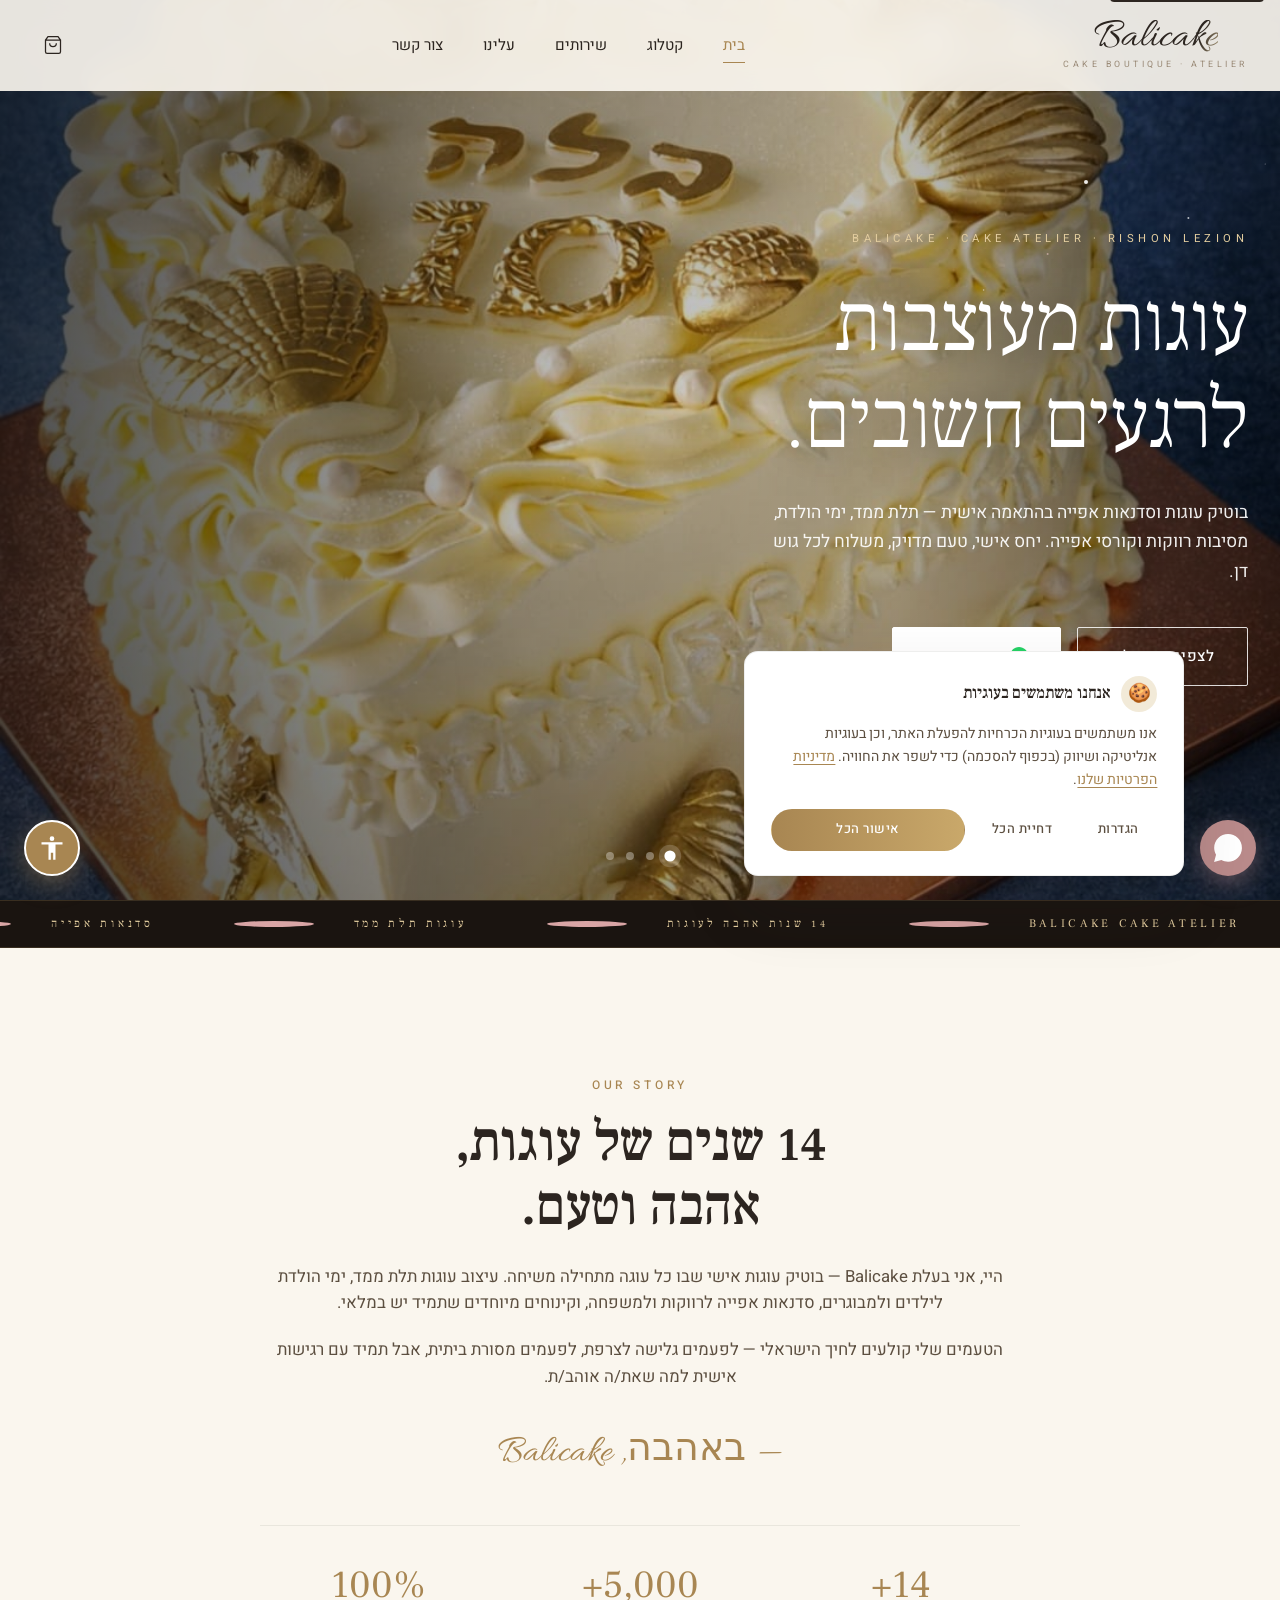
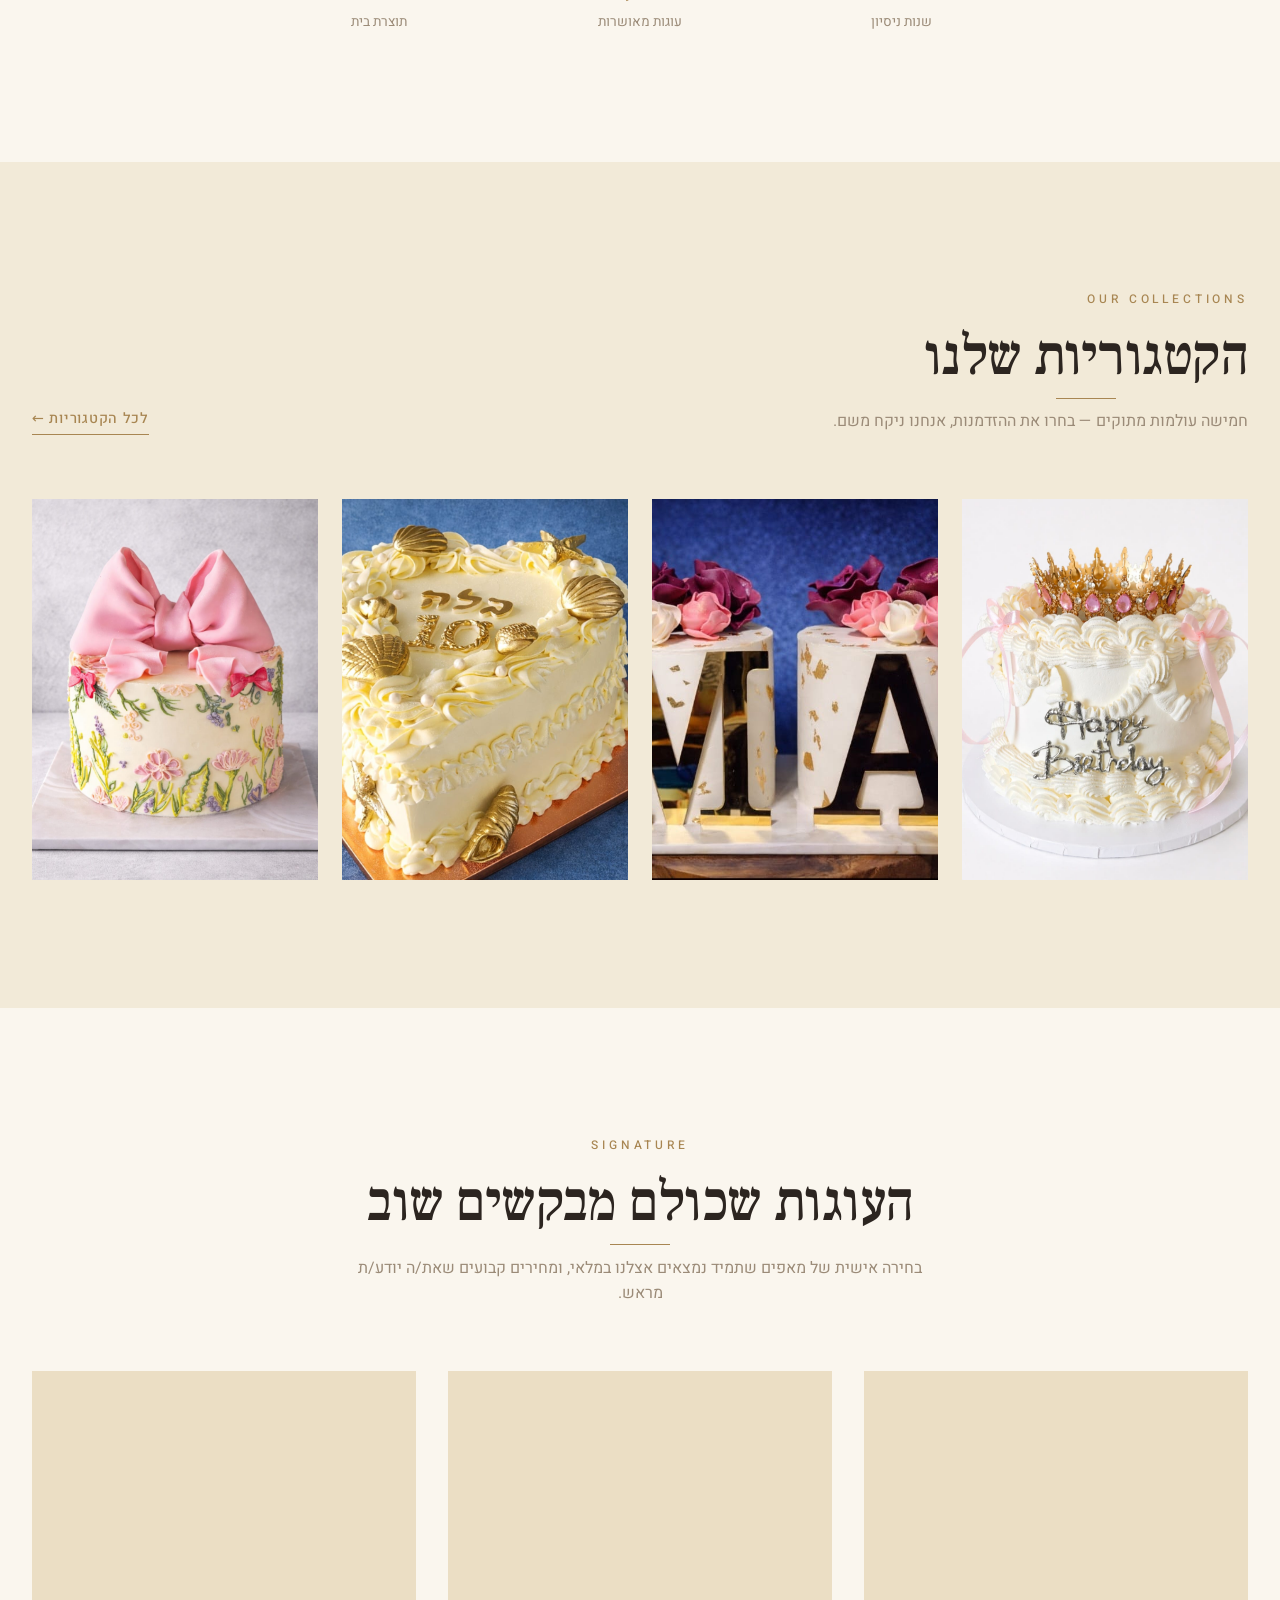
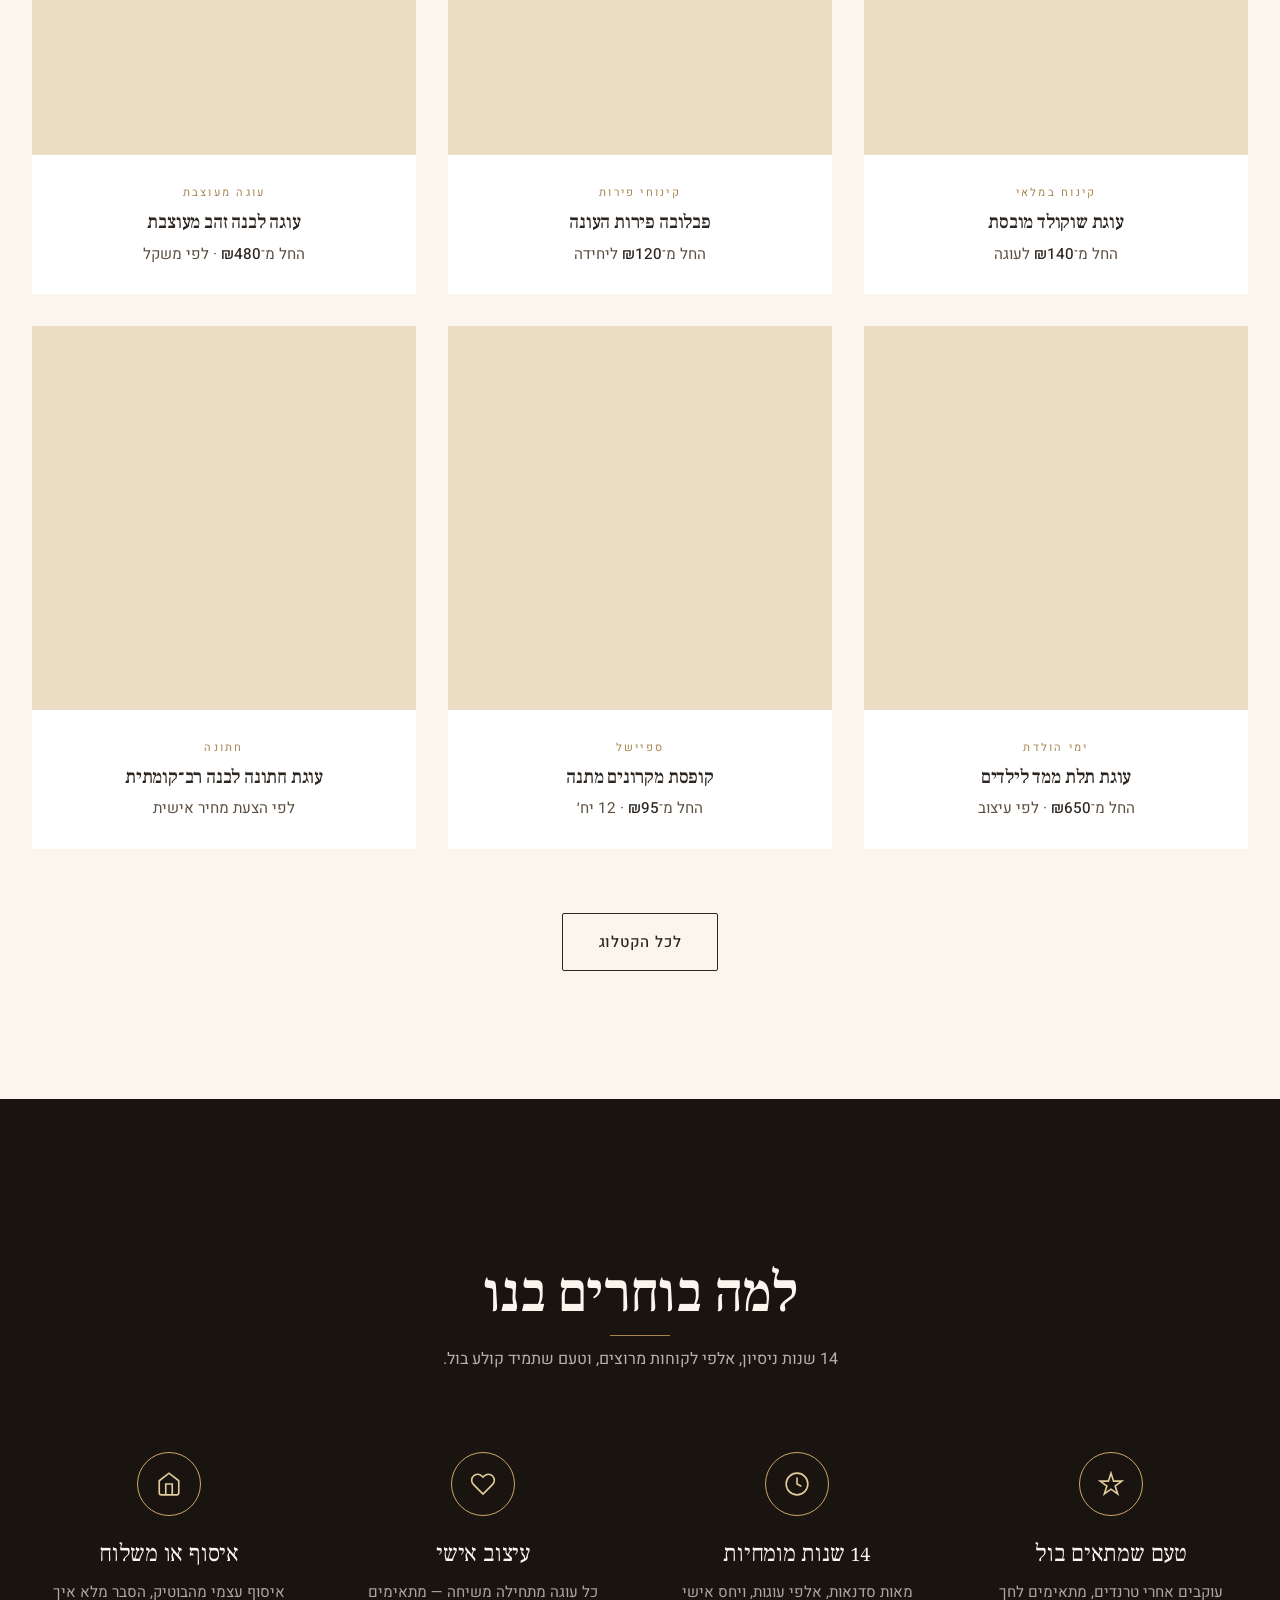
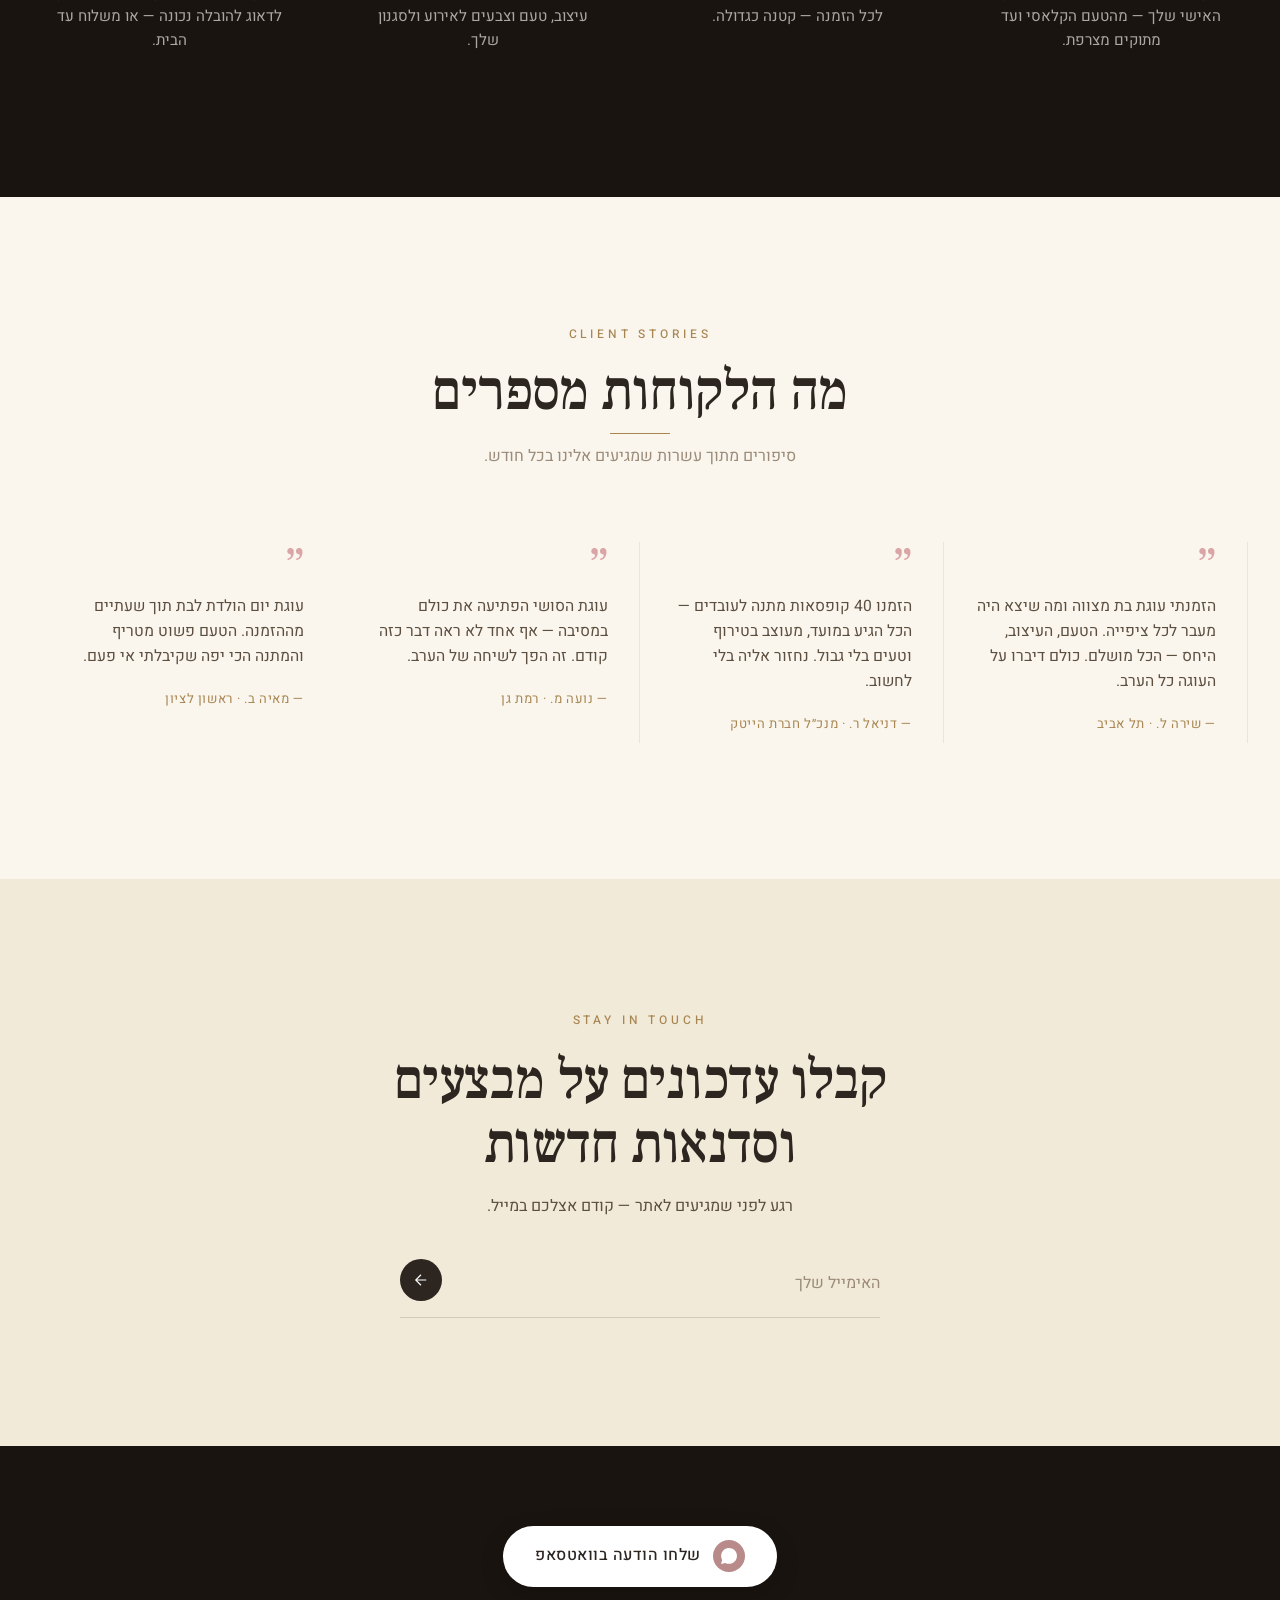
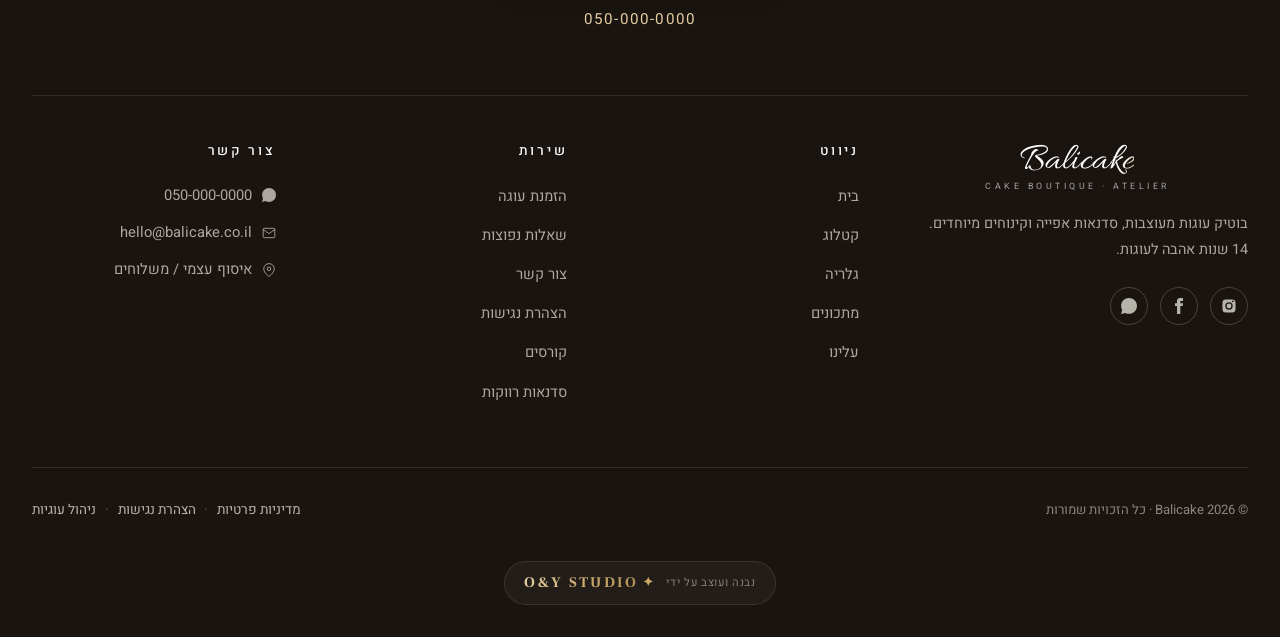
==== commit 32e4566c: "Merge branch 'main' of https://github.com/yarinbrosh/balicake # Conflicts: #	index.html" ====
--- a/index.html
+++ b/index.html
@@ -22,7 +22,7 @@
   <link href="https://fonts.googleapis.com/css2?family=Allura&family=Frank+Ruhl+Libre:wght@300;400;500;700&family=Heebo:wght@300;400;500;600&display=swap" rel="stylesheet">
 
   <link rel="preload" as="image" href="images/hero/cake-1.jpg" fetchpriority="high">
-  <link rel="stylesheet" href="css/style.css?v=2">
+  <link rel="stylesheet" href="css/style.css?v=3">
   <link rel="icon" href="data:image/svg+xml,%3Csvg xmlns='http://www.w3.org/2000/svg' viewBox='0 0 100 100'%3E%3Ctext y='.9em' font-size='90'%3E🎂%3C/text%3E%3C/svg%3E">
   <!-- ============= GOOGLE ANALYTICS 4 ============= -->
   <!-- TODO: Replace G-XXXXXXXXXX with real GA4 Measurement ID from analytics.google.com -->
@@ -499,10 +499,19 @@
 
       <div class="footer-bottom">
         <div>© <span id="yr"></span> Balicake · כל הזכויות שמורות</div>
-        <div>אתר בעברית מלאה</div>
+        <div class="footer-bottom-links">
+          <a href="privacy.html">מדיניות פרטיות</a>
+          <span class="sep" aria-hidden="true">·</span>
+          <a href="accessibility.html">הצהרת נגישות</a>
+          <span class="sep" aria-hidden="true">·</span>
+          <button type="button" class="cookie-settings-link">ניהול עוגיות</button>
+        </div>
       </div>
       <div class="footer-credit">
-        <a href="#" aria-label="עיצוב ופיתוח"><span class="star">✦</span> נבנה ועוצב על ידי · BALICAKE STUDIO</a>
+        <a href="https://oystudio.co.il" target="_blank" rel="noopener noreferrer" aria-label="נבנה על ידי O&Y STUDIO" class="oy-signature">
+          <span class="oy-label">נבנה ועוצב על ידי</span>
+          <span class="oy-brand"><span class="oy-spark">✦</span> O&amp;Y STUDIO</span>
+        </a>
       </div>
     </div>
   </footer>
@@ -513,6 +522,6 @@
   </a>
 
   <script>document.getElementById('yr').textContent = new Date().getFullYear();</script>
-  <script src="js/main.js?v=2" defer></script>
+  <script src="js/main.js?v=3" defer></script>
 </body>
 </html>
--- a/css/style.css
+++ b/css/style.css
@@ -788,63 +788,290 @@
   letter-spacing: 0.08em;
   font-size: 0.95rem;
 }
+/* ---------- Footer bottom links (privacy / accessibility / cookies) ---------- */
+.footer-bottom-links {
+  display: inline-flex;
+  align-items: center;
+  flex-wrap: wrap;
+  gap: 0.55rem;
+  font-size: 0.85rem;
+  color: rgba(250, 246, 238, 0.55);
+}
+.footer-bottom-links a,
+.footer-bottom-links button {
+  color: rgba(250, 246, 238, 0.7);
+  background: transparent;
+  border: none;
+  padding: 0;
+  font-size: inherit;
+  font-family: inherit;
+  cursor: pointer;
+  transition: color 0.25s var(--ease);
+}
+.footer-bottom-links a:hover,
+.footer-bottom-links button:hover { color: var(--accent-gold-light); }
+.footer-bottom-links .sep { color: rgba(250, 246, 238, 0.3); user-select: none; }
+
+/* ---------- O&Y Studio signature ---------- */
 .footer-credit {
   text-align: center;
   margin-top: 2.5rem;
 }
-.footer-credit a {
+.oy-signature {
   display: inline-flex;
   align-items: center;
-  gap: 0.6rem;
-  background: rgba(250, 246, 238, 0.06);
-  border: 1px solid rgba(250, 246, 238, 0.12);
+  gap: 0.65rem;
+  background: rgba(250, 246, 238, 0.04);
+  border: 1px solid rgba(250, 246, 238, 0.1);
   border-radius: 999px;
-  padding: 0.6rem 1.4rem;
-  font-size: 0.78rem;
-  letter-spacing: 0.18em;
-  text-transform: uppercase;
-  color: rgba(250, 246, 238, 0.7);
-  transition: all 0.3s var(--ease);
-}
-.footer-credit a:hover {
-  color: var(--accent-gold-light);
-  border-color: rgba(250, 246, 238, 0.25);
-}
-.footer-credit .star { color: var(--accent-pink-deep); }
-
-/* ---------- Cookie Banner ---------- */
+  padding: 0.55rem 1.2rem;
+  transition: background 0.3s var(--ease), border-color 0.3s var(--ease), box-shadow 0.3s var(--ease);
+}
+.oy-signature:hover {
+  background: rgba(250, 246, 238, 0.07);
+  border-color: rgba(201, 168, 106, 0.4);
+  box-shadow: 0 6px 22px -10px rgba(201, 168, 106, 0.4);
+}
+.oy-signature .oy-label {
+  font-size: 0.7rem;
+  font-family: var(--font-sans);
+  letter-spacing: 0.06em;
+  color: rgba(250, 246, 238, 0.45);
+  transition: color 0.3s var(--ease);
+}
+.oy-signature:hover .oy-label { color: rgba(250, 246, 238, 0.7); }
+.oy-signature .oy-brand {
+  display: inline-flex;
+  align-items: center;
+  gap: 0.35rem;
+  font-family: var(--font-serif);
+  font-weight: 700;
+  font-size: 0.92rem;
+  letter-spacing: 0.16em;
+  background: linear-gradient(90deg, #E2CC9E, #C9A86A 50%, #A88652);
+  -webkit-background-clip: text;
+  background-clip: text;
+  -webkit-text-fill-color: transparent;
+  color: transparent;
+  transition: filter 0.3s var(--ease);
+}
+.oy-signature:hover .oy-brand { filter: brightness(1.15); }
+.oy-signature .oy-spark {
+  font-size: 0.72rem;
+  color: var(--accent-gold);
+  -webkit-text-fill-color: var(--accent-gold);
+  display: inline-block;
+  transition: transform 0.4s var(--ease-elastic);
+}
+.oy-signature:hover .oy-spark { transform: rotate(20deg); }
+
+/* ---------- Cookie Consent ---------- */
 .cookie-banner {
   position: fixed;
   bottom: 1.5rem;
   inset-inline-end: auto;
   inset-inline-start: 6rem;
-  max-width: 420px;
+  max-width: 440px;
   background: var(--surface);
-  padding: 1.5rem;
-  border-radius: 4px;
+  padding: 1.5rem 1.6rem;
+  border-radius: 14px;
   box-shadow: var(--shadow-xl);
   border: 1px solid var(--border);
   z-index: 105;
   transform: translateY(120%);
   opacity: 0;
-  transition: all 0.5s var(--ease-out);
+  transition: transform 0.55s var(--ease-out), opacity 0.55s var(--ease-out);
 }
 .cookie-banner.show { transform: translateY(0); opacity: 1; }
-.cookie-banner h4 { margin-bottom: 0.5rem; font-size: 1.1rem; }
-.cookie-banner p { font-size: 0.88rem; color: var(--text-secondary); margin-bottom: 1.25rem; line-height: 1.6; }
-.cookie-actions { display: flex; gap: 0.75rem; }
+.cookie-banner-head {
+  display: flex;
+  align-items: center;
+  gap: 0.65rem;
+  margin-bottom: 0.6rem;
+}
+.cookie-banner-head .cookie-icon {
+  display: inline-flex;
+  align-items: center;
+  justify-content: center;
+  width: 36px;
+  height: 36px;
+  border-radius: 50%;
+  background: var(--bg-secondary);
+  font-size: 1.15rem;
+}
+.cookie-banner h4 { font-size: 1.05rem; margin: 0; }
+.cookie-banner p {
+  font-size: 0.88rem;
+  color: var(--text-secondary);
+  margin-bottom: 1.1rem;
+  line-height: 1.65;
+}
+.cookie-banner p a { color: var(--accent-gold-dark); text-decoration: underline; text-underline-offset: 3px; }
+.cookie-banner p a:hover { color: var(--text-primary); }
+.cookie-actions {
+  display: flex;
+  flex-wrap: wrap;
+  gap: 0.5rem;
+}
 .cookie-actions button {
-  padding: 0.6rem 1.25rem;
+  padding: 0.6rem 1.1rem;
+  font-size: 0.82rem;
+  letter-spacing: 0.04em;
+  border-radius: 999px;
+  font-weight: 500;
+  transition: all 0.25s var(--ease);
+  border: 1px solid transparent;
+}
+.cookie-accept {
+  flex: 1;
+  min-width: 130px;
+  background: linear-gradient(90deg, var(--accent-gold-dark), var(--accent-gold));
+  color: #fff;
+}
+.cookie-accept:hover { filter: brightness(1.08); transform: translateY(-1px); }
+.cookie-decline {
+  background: transparent;
+  color: var(--text-secondary);
+  border-color: var(--border-strong);
+}
+.cookie-decline:hover { color: var(--text-primary); border-color: var(--text-primary); }
+.cookie-settings-btn {
+  background: transparent;
+  color: var(--text-secondary);
+  border-color: var(--border-strong);
+}
+.cookie-settings-btn:hover { color: var(--text-primary); border-color: var(--text-primary); }
+
+/* Cookie modal */
+.cookie-modal-backdrop {
+  position: fixed;
+  inset: 0;
+  background: rgba(26, 20, 16, 0.55);
+  backdrop-filter: blur(6px);
+  -webkit-backdrop-filter: blur(6px);
+  display: flex;
+  align-items: center;
+  justify-content: center;
+  padding: 1.5rem;
+  z-index: 110;
+  opacity: 0;
+  pointer-events: none;
+  transition: opacity 0.3s var(--ease);
+}
+.cookie-modal-backdrop.show { opacity: 1; pointer-events: auto; }
+.cookie-modal {
+  background: var(--surface);
+  border-radius: 16px;
+  box-shadow: var(--shadow-xl);
+  width: min(560px, 100%);
+  max-height: calc(100vh - 3rem);
+  overflow-y: auto;
+  padding: 2rem 1.75rem 1.75rem;
+  transform: translateY(20px) scale(0.98);
+  transition: transform 0.35s var(--ease-out);
+}
+.cookie-modal-backdrop.show .cookie-modal { transform: translateY(0) scale(1); }
+.cookie-modal-head {
+  display: flex;
+  align-items: flex-start;
+  justify-content: space-between;
+  gap: 1rem;
+  margin-bottom: 0.5rem;
+}
+.cookie-modal-head h3 { font-size: 1.4rem; margin: 0; }
+.cookie-modal-close {
+  background: var(--bg-secondary);
+  border-radius: 50%;
+  width: 34px;
+  height: 34px;
+  display: inline-flex;
+  align-items: center;
+  justify-content: center;
+  flex-shrink: 0;
+  font-size: 1.05rem;
+  color: var(--text-secondary);
+}
+.cookie-modal-close:hover { background: var(--bg-tertiary); color: var(--text-primary); }
+.cookie-modal-intro {
+  font-size: 0.92rem;
+  color: var(--text-secondary);
+  margin-bottom: 1.5rem;
+  line-height: 1.7;
+}
+.cookie-cat {
+  border: 1px solid var(--border);
+  border-radius: 12px;
+  padding: 1rem 1.1rem;
+  margin-bottom: 0.75rem;
+  background: var(--bg-primary);
+}
+.cookie-cat-row {
+  display: flex;
+  align-items: center;
+  justify-content: space-between;
+  gap: 1rem;
+}
+.cookie-cat-info { display: flex; align-items: center; gap: 0.6rem; }
+.cookie-cat-info .ico { font-size: 1.1rem; }
+.cookie-cat-info h5 { font-size: 0.98rem; margin: 0; font-family: var(--font-sans); font-weight: 500; }
+.cookie-cat p {
   font-size: 0.85rem;
-  letter-spacing: 0.04em;
-  border-radius: 2px;
+  color: var(--text-muted);
+  margin: 0.55rem 0 0;
+  line-height: 1.6;
+}
+.cookie-toggle {
+  position: relative;
+  width: 42px;
+  height: 24px;
+  border-radius: 999px;
+  background: var(--border-strong);
+  flex-shrink: 0;
+  transition: background 0.25s var(--ease);
+  border: none;
+  padding: 0;
+}
+.cookie-toggle::after {
+  content: '';
+  position: absolute;
+  inset-block: 3px;
+  inset-inline-start: 3px;
+  width: 18px;
+  height: 18px;
+  border-radius: 50%;
+  background: #fff;
+  transition: inset-inline-start 0.25s var(--ease), transform 0.25s var(--ease);
+}
+.cookie-toggle.on { background: var(--accent-gold-dark); }
+.cookie-toggle.on::after { inset-inline-start: 21px; }
+.cookie-toggle.locked { background: var(--accent-gold); cursor: not-allowed; opacity: 0.85; }
+.cookie-modal-actions {
+  display: flex;
+  flex-wrap: wrap;
+  gap: 0.5rem;
+  margin-top: 1rem;
+  padding-top: 1.25rem;
+  border-top: 1px solid var(--border);
+}
+.cookie-modal-actions button {
+  flex: 1;
+  min-width: 140px;
+  padding: 0.7rem 1rem;
+  font-size: 0.85rem;
+  border-radius: 999px;
+  border: 1px solid var(--border-strong);
+  background: transparent;
+  color: var(--text-secondary);
   font-weight: 500;
-  transition: all 0.3s var(--ease);
-}
-.cookie-accept { background: var(--text-primary); color: #fff; flex: 1; }
-.cookie-accept:hover { background: var(--accent-gold-dark); }
-.cookie-decline { background: transparent; color: var(--text-secondary); border: 1px solid var(--border-strong); }
-.cookie-decline:hover { color: var(--text-primary); border-color: var(--text-primary); }
+  transition: all 0.25s var(--ease);
+}
+.cookie-modal-actions button:hover { color: var(--text-primary); border-color: var(--text-primary); }
+.cookie-modal-actions .primary {
+  background: linear-gradient(90deg, var(--accent-gold-dark), var(--accent-gold));
+  color: #fff;
+  border-color: transparent;
+}
+.cookie-modal-actions .primary:hover { filter: brightness(1.08); color: #fff; border-color: transparent; }
 
 /* ---------- Page Hero (sub-pages) ---------- */
 .page-hero {
@@ -1790,7 +2017,19 @@
 html.a11y-light .features, html.a11y-light .site-footer { color: #000 !important; }
 html.a11y-light .footer-links a, html.a11y-light .footer-contact a, html.a11y-light .site-footer p { color: #000 !important; }
 html.a11y-light .feature .icon, html.a11y-light .socials a { border-color: #000 !important; color: #000 !important; }
-html.a11y-light .footer-credit a { color: #000 !important; border-color: #000 !important; background: #fff !important; }
+html.a11y-light .oy-signature { color: #000 !important; border-color: #000 !important; background: #fff !important; }
+html.a11y-light .oy-signature .oy-label,
+html.a11y-light .oy-signature .oy-brand,
+html.a11y-light .oy-signature .oy-spark { color: #000 !important; -webkit-text-fill-color: #000 !important; background: none !important; }
+html.a11y-light .footer-bottom-links a,
+html.a11y-light .footer-bottom-links button,
+html.a11y-light .footer-bottom-links .sep { color: #000 !important; }
+html.a11y-contrast .oy-signature .oy-label,
+html.a11y-contrast .oy-signature .oy-brand,
+html.a11y-contrast .oy-signature .oy-spark { color: #fff !important; -webkit-text-fill-color: #fff !important; background: none !important; }
+html.a11y-contrast .footer-bottom-links a,
+html.a11y-contrast .footer-bottom-links button,
+html.a11y-contrast .footer-bottom-links .sep { color: #fff !important; }
 html.a11y-light .footer-cta { border-bottom-color: rgba(0,0,0,0.15) !important; }
 html.a11y-light .phone { color: #000 !important; }
 
@@ -1817,8 +2056,12 @@
   .a11y-trigger { width: 50px; height: 50px; bottom: 1rem; inset-inline-end: 1rem; }
   .a11y-panel { bottom: 0.5rem; inset-inline-end: 0.5rem; inset-inline-start: 0.5rem; width: auto; }
   .footer-cta .wa-pill { padding: 0.75rem 1.25rem; font-size: 0.9rem; }
-  .footer-credit a { letter-spacing: 0.1em; padding: 0.5rem 1rem; font-size: 0.7rem; }
+  .oy-signature { padding: 0.45rem 1rem; gap: 0.5rem; }
+  .oy-signature .oy-label { font-size: 0.66rem; }
+  .oy-signature .oy-brand { font-size: 0.82rem; letter-spacing: 0.13em; }
   .cookie-banner { inset-inline-start: 1rem; inset-inline-end: 1rem; bottom: 6rem; max-width: none; }
+  .cookie-modal { padding: 1.5rem 1.25rem; }
+  .cookie-modal-head h3 { font-size: 1.2rem; }
 }
 
 @media (prefers-reduced-motion: reduce) {
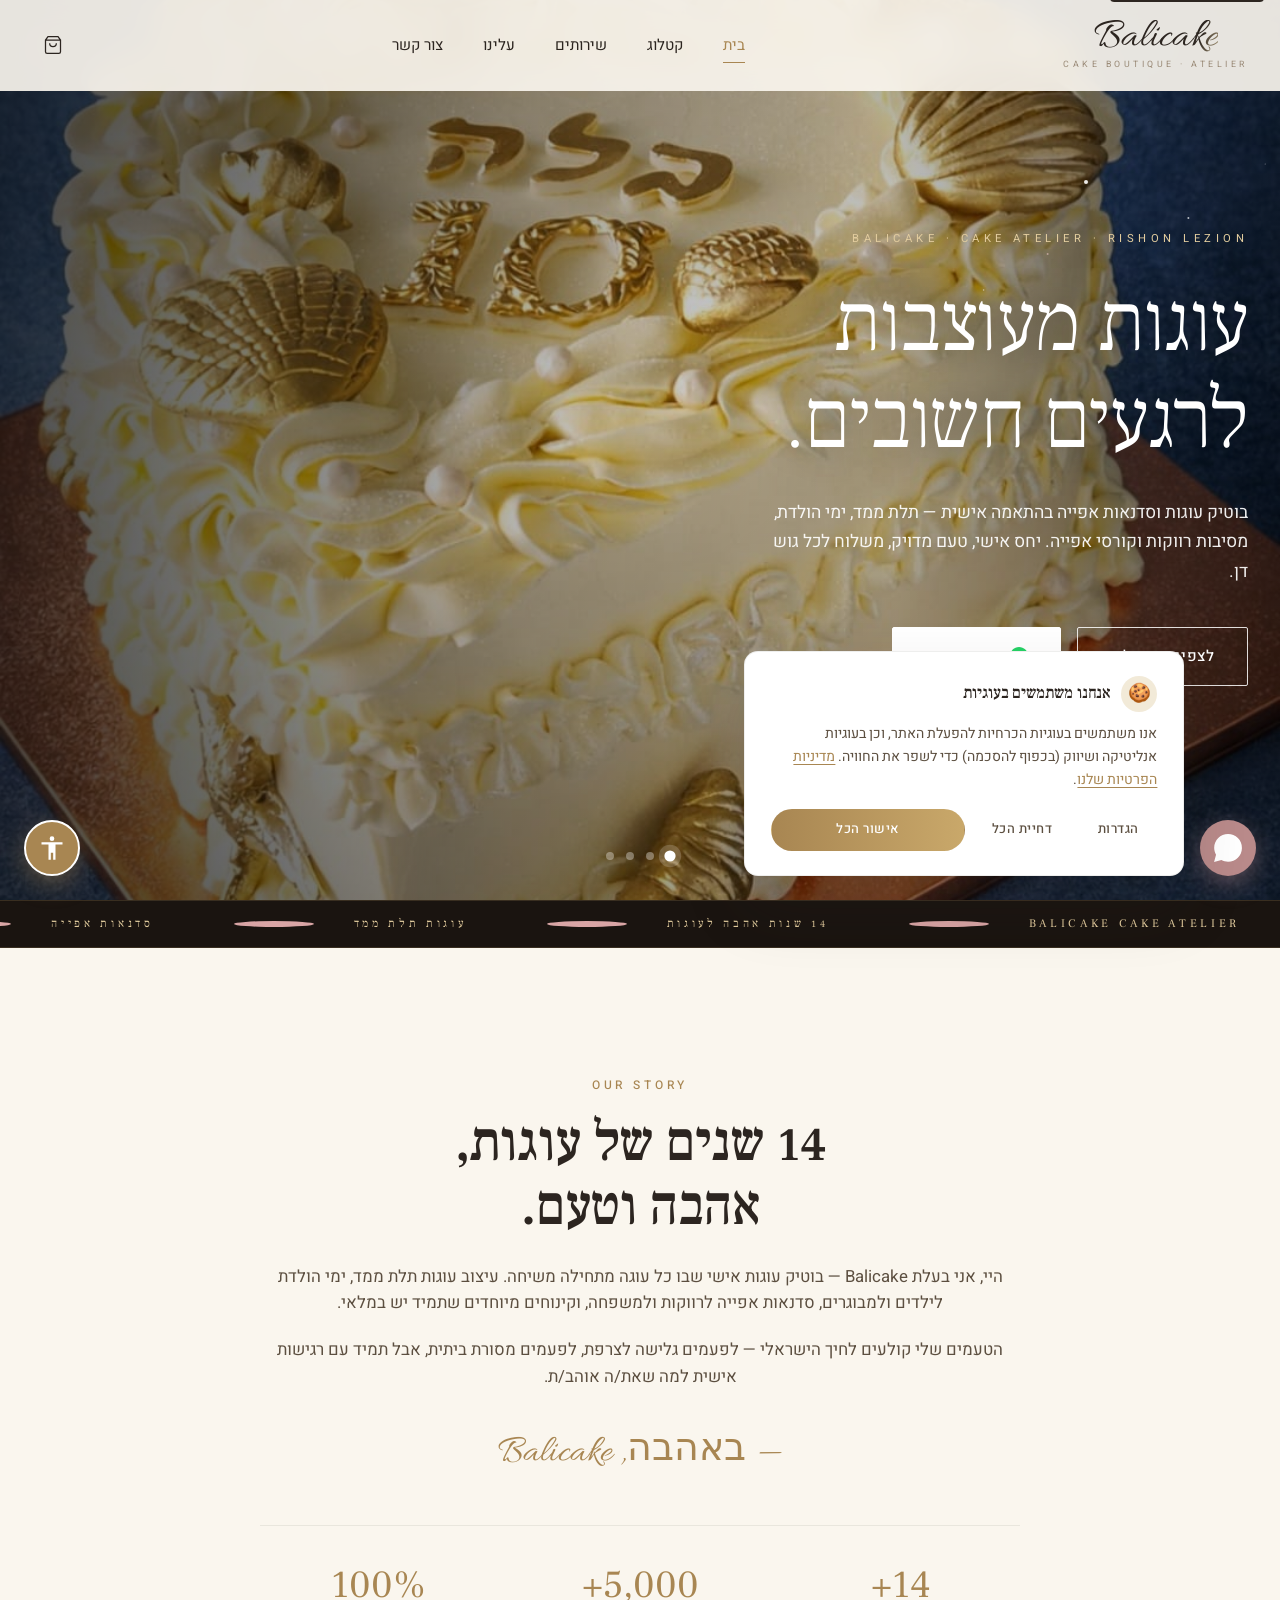
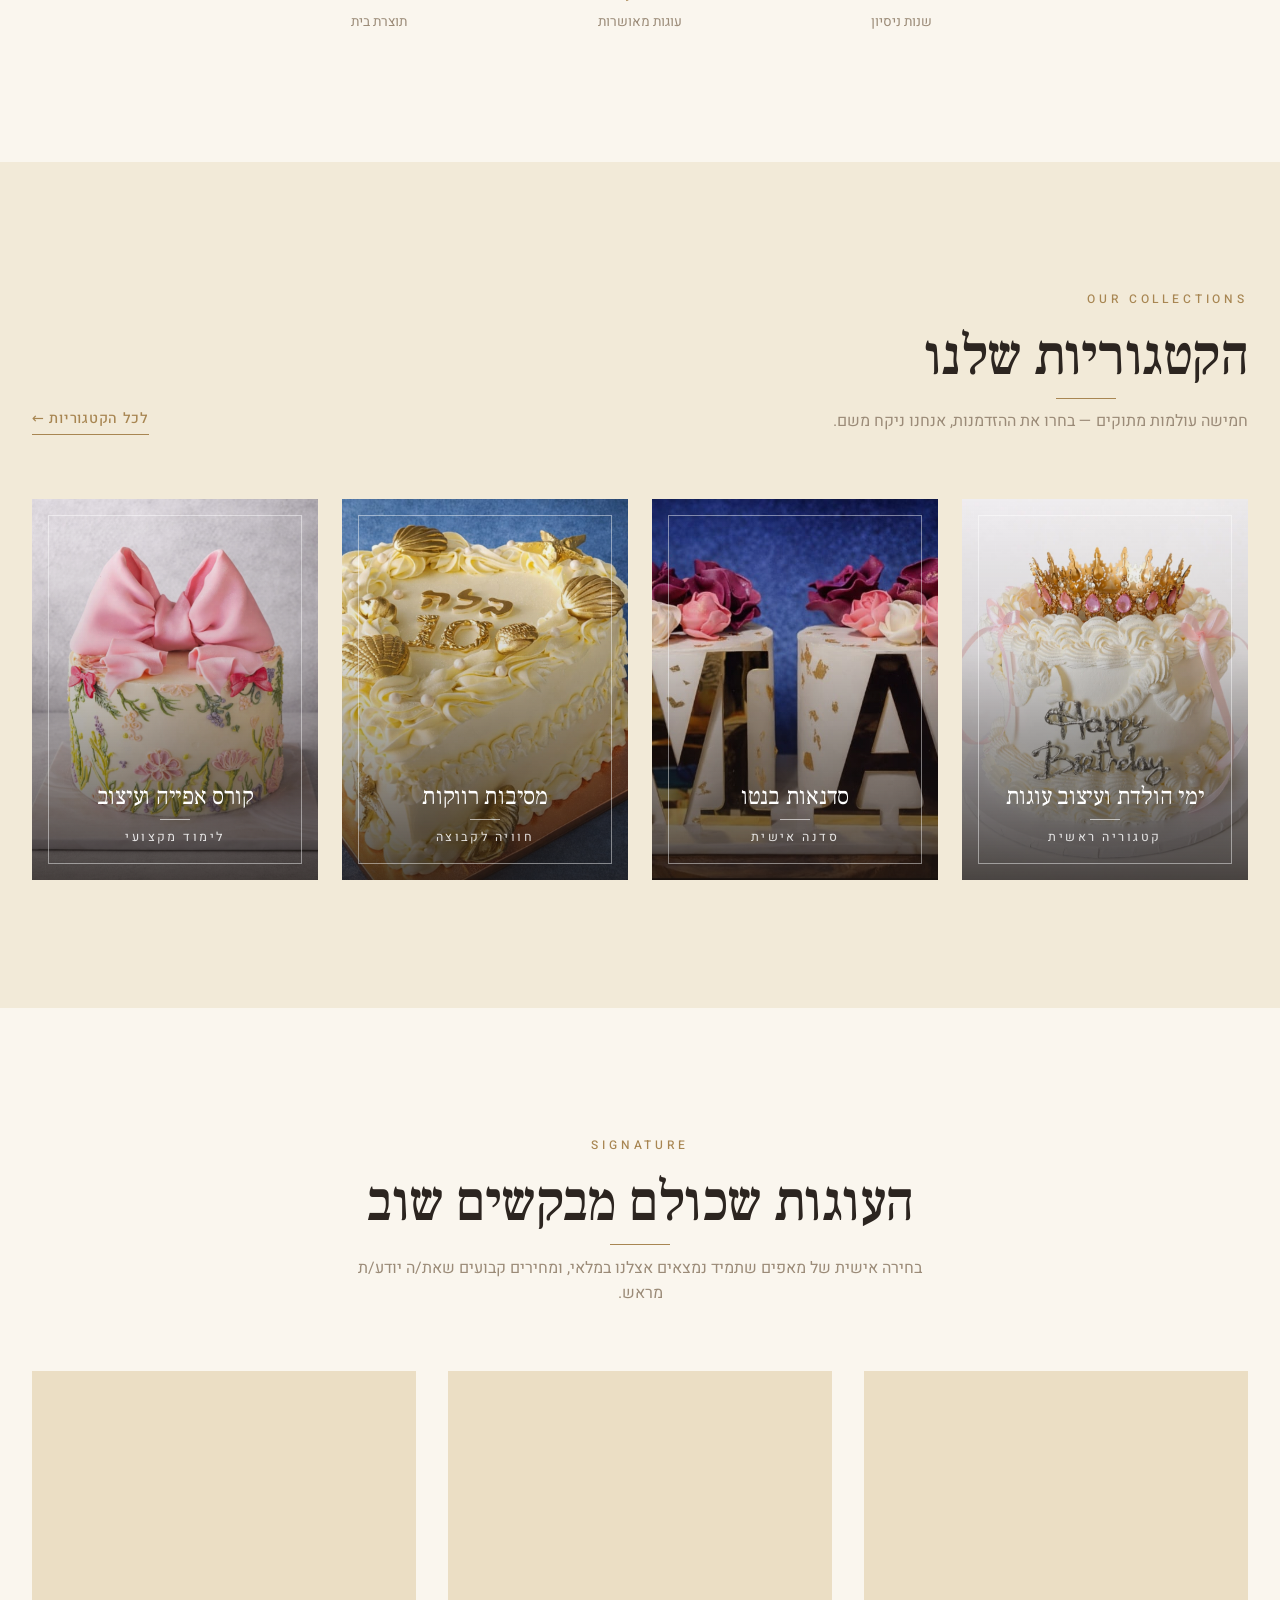
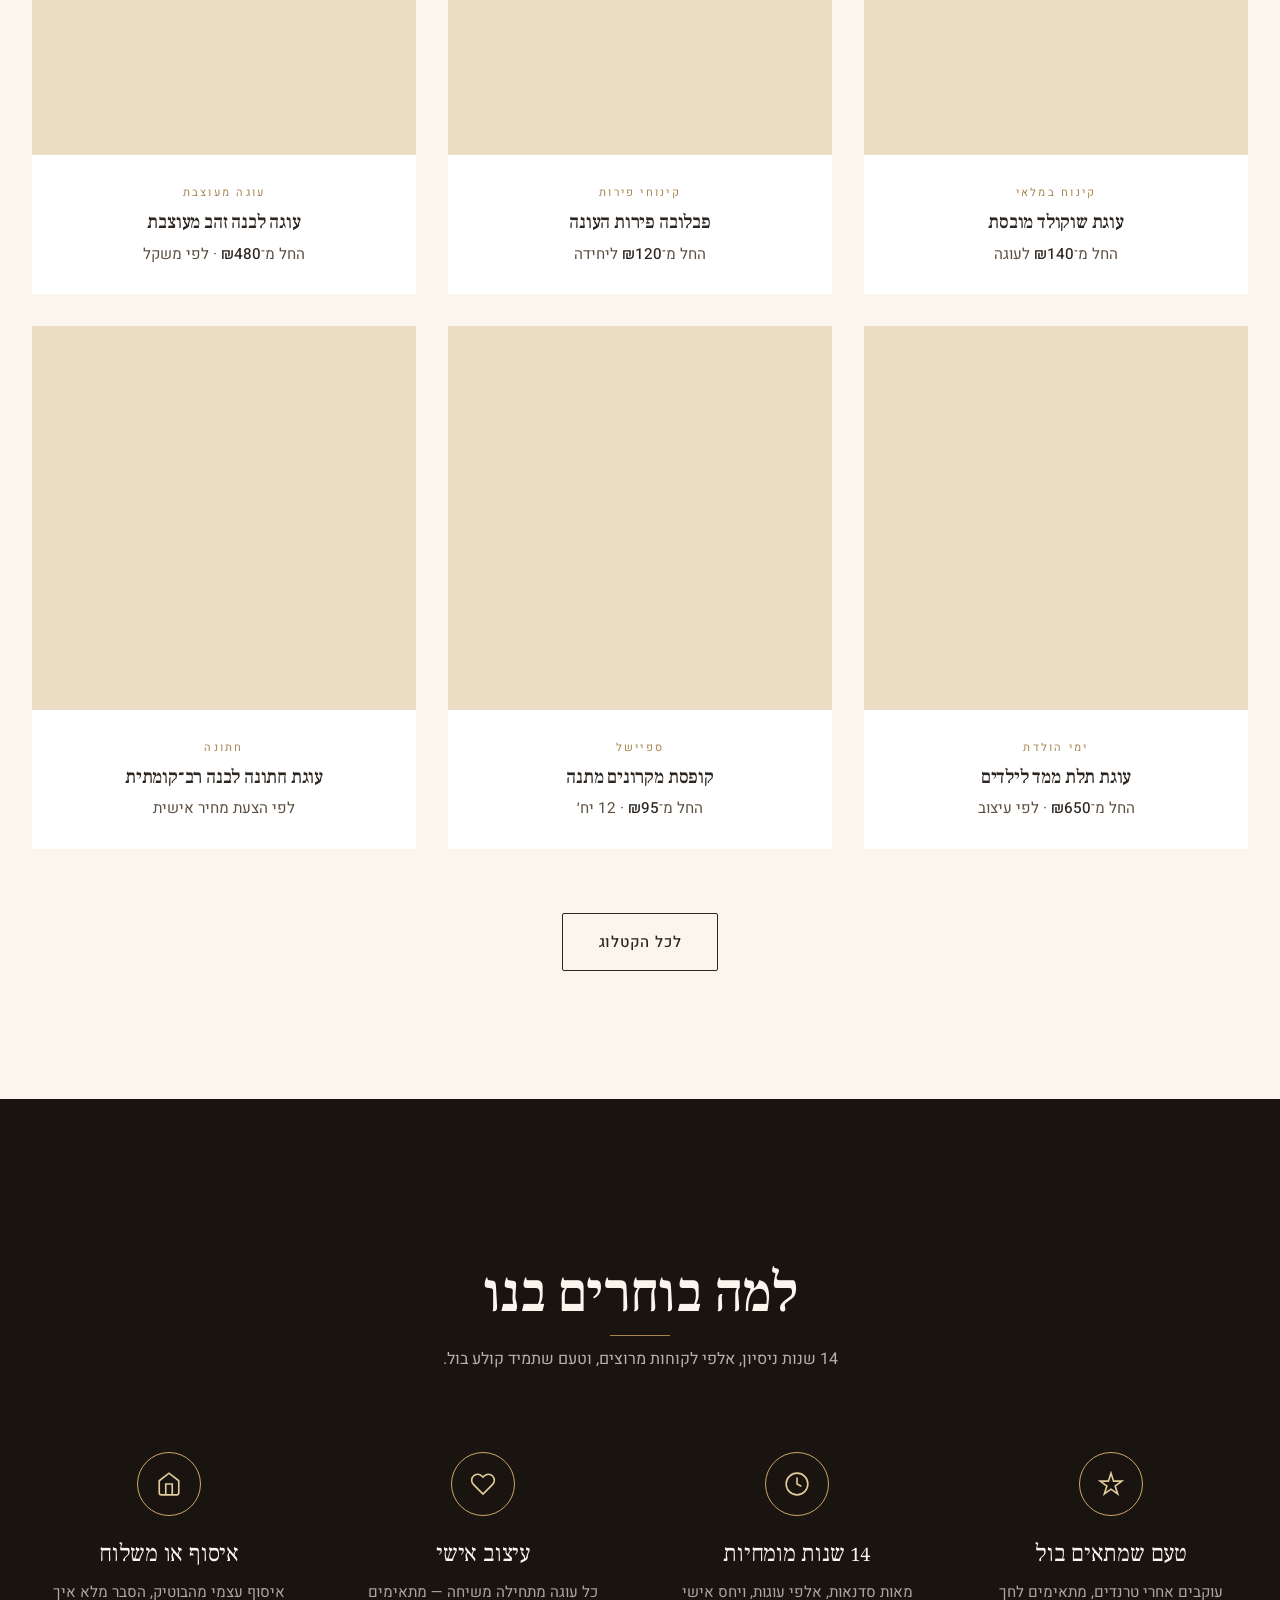
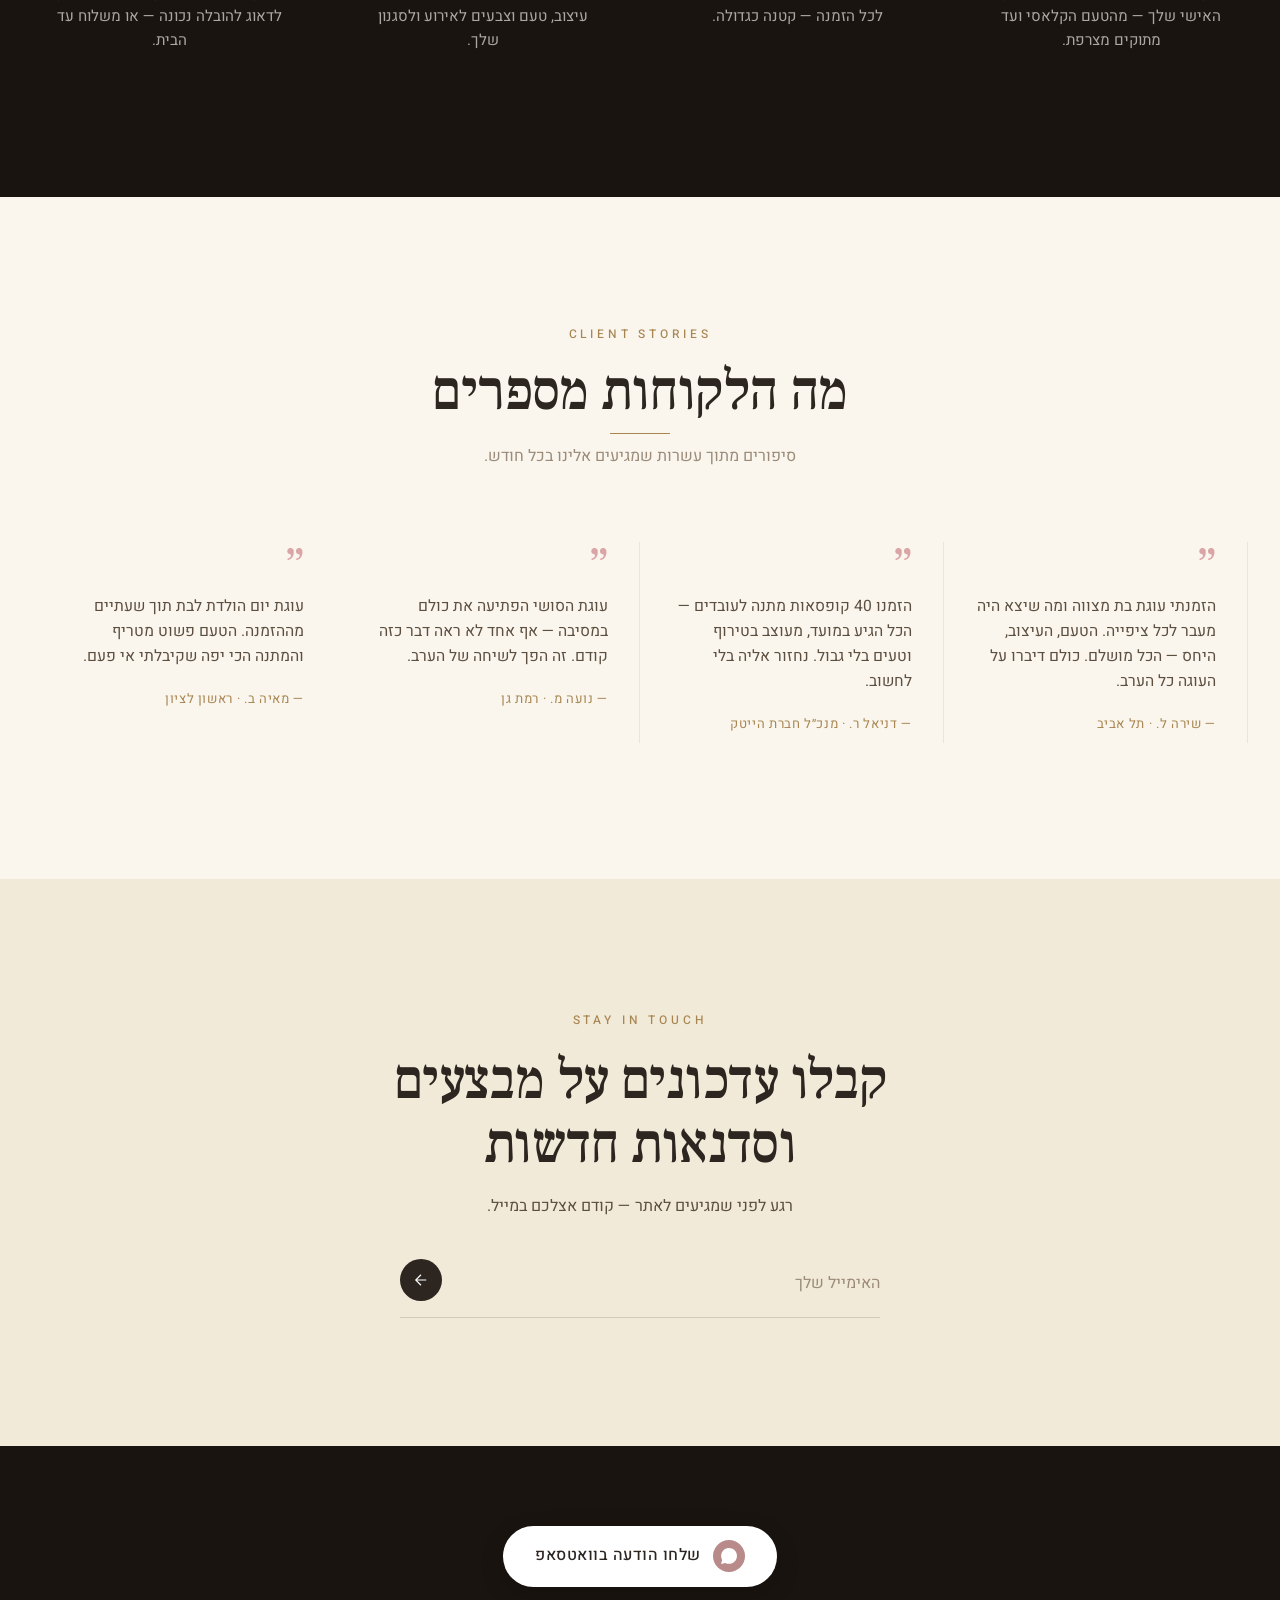
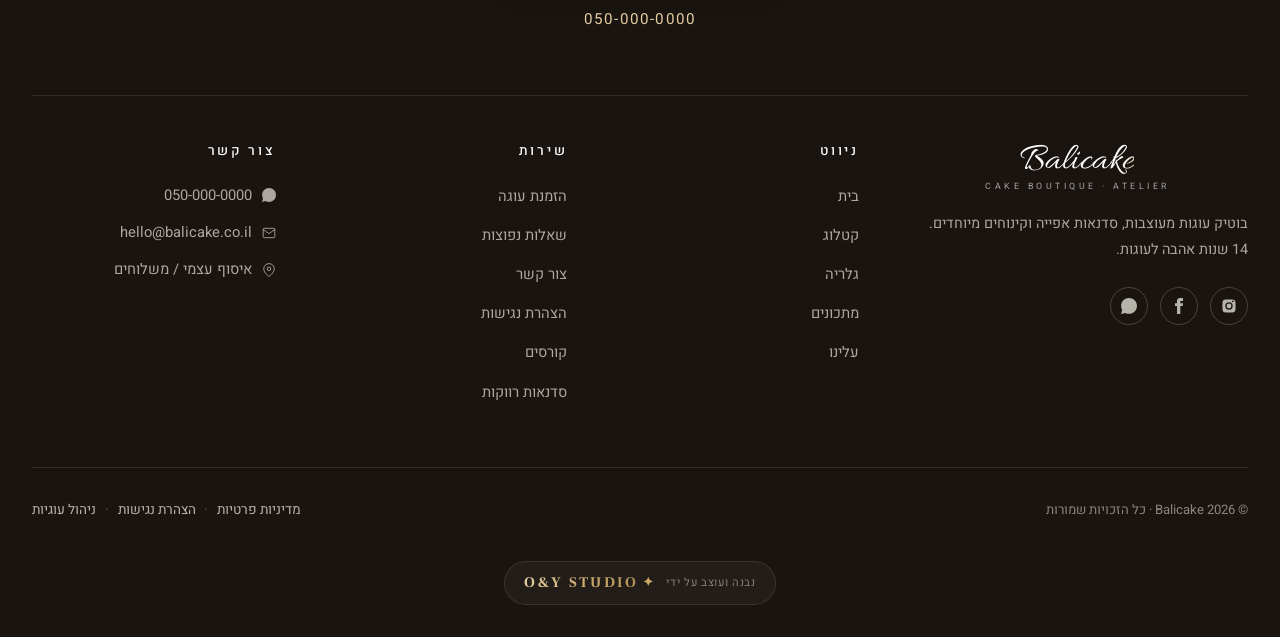
==== commit fa89ca54: "Wire up real GA4 Measurement ID (G-ZY3YNH5D94) for Balicake property Co-Authored-By: Claude Opus 4.7" ====
--- a/index.html
+++ b/index.html
@@ -25,13 +25,13 @@
   <link rel="stylesheet" href="css/style.css?v=3">
   <link rel="icon" href="data:image/svg+xml,%3Csvg xmlns='http://www.w3.org/2000/svg' viewBox='0 0 100 100'%3E%3Ctext y='.9em' font-size='90'%3E🎂%3C/text%3E%3C/svg%3E">
   <!-- ============= GOOGLE ANALYTICS 4 ============= -->
-  <!-- TODO: Replace G-XXXXXXXXXX with real GA4 Measurement ID from analytics.google.com -->
-  <script async src="https://www.googletagmanager.com/gtag/js?id=G-XXXXXXXXXX"></script>
+  <!-- GA4 Measurement ID: G-ZY3YNH5D94 (Balicake Production) -->
+  <script async src="https://www.googletagmanager.com/gtag/js?id=G-ZY3YNH5D94"></script>
   <script>
     window.dataLayer = window.dataLayer || [];
     function gtag(){dataLayer.push(arguments);}
     gtag('js', new Date());
-    gtag('config', 'G-XXXXXXXXXX', { anonymize_ip: true });
+    gtag('config', 'G-ZY3YNH5D94', { anonymize_ip: true });
   </script>
 
   <!-- ============= META PIXEL ============= -->
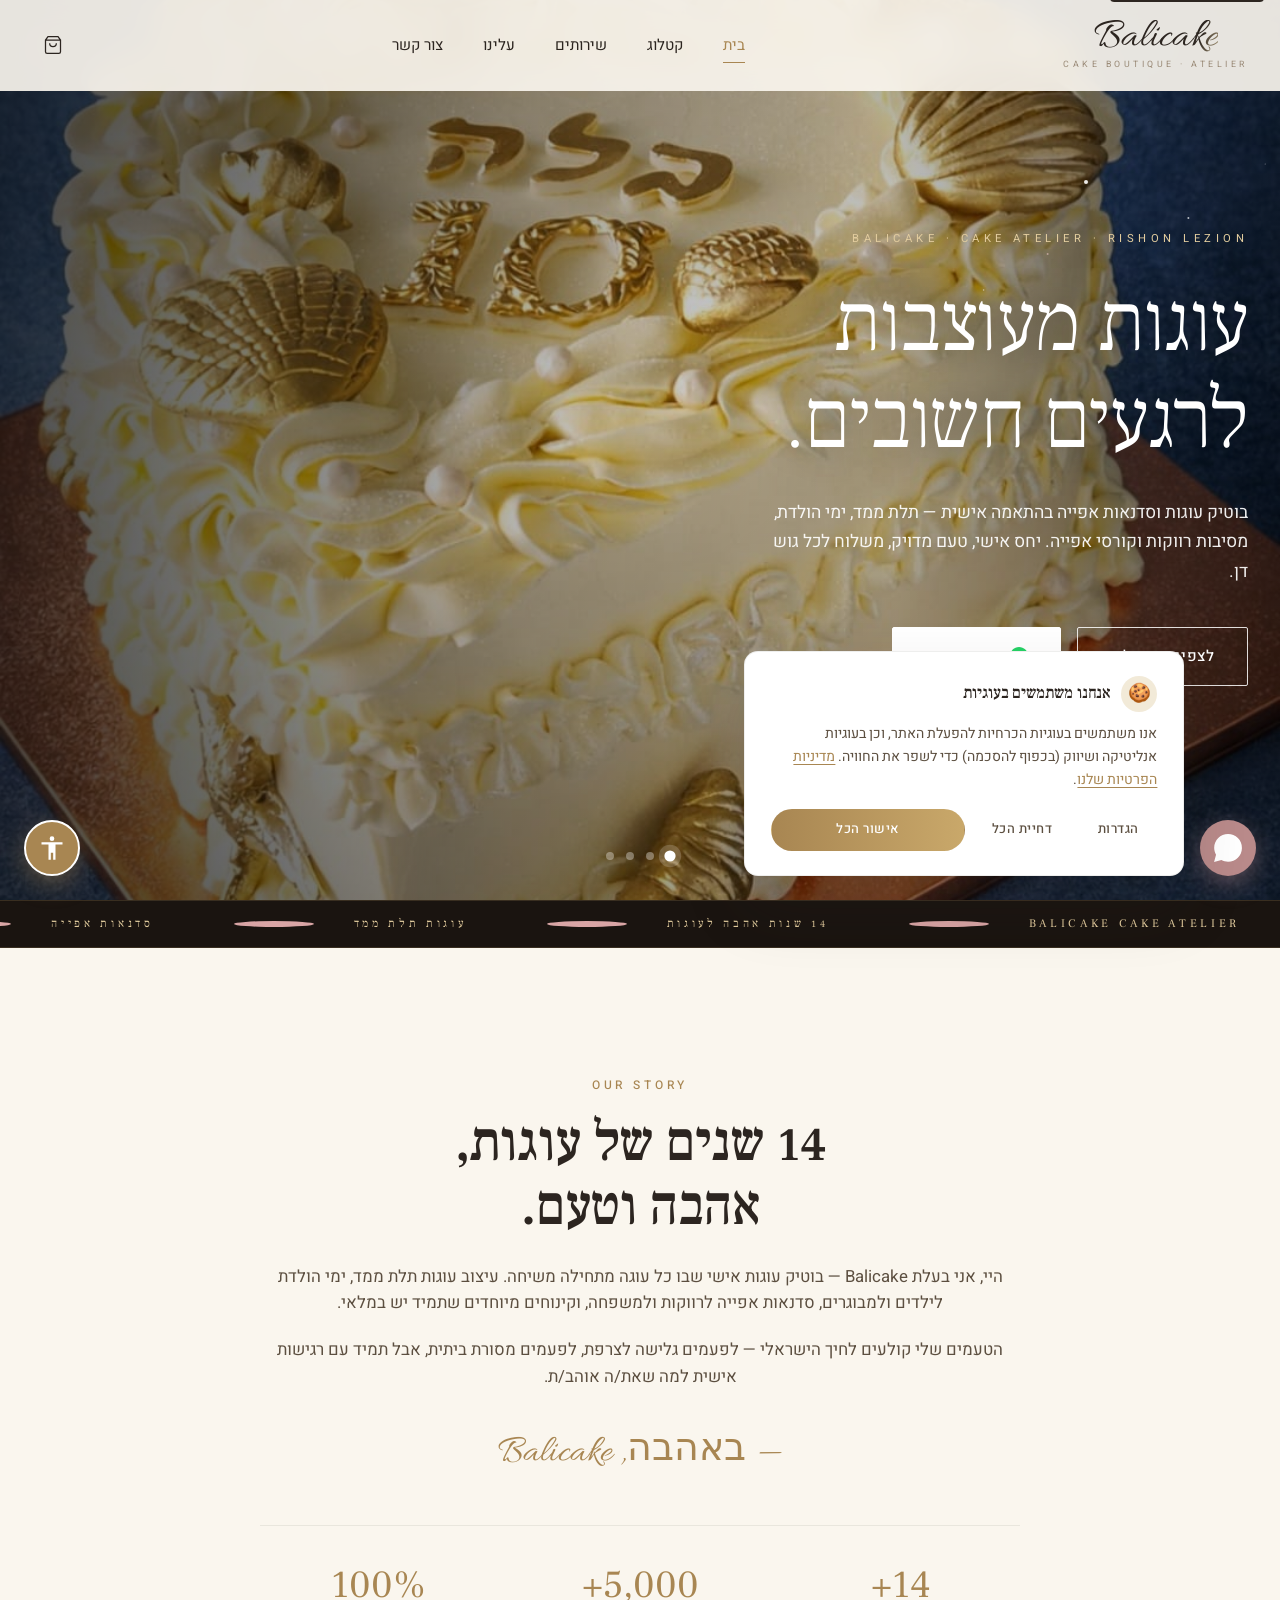
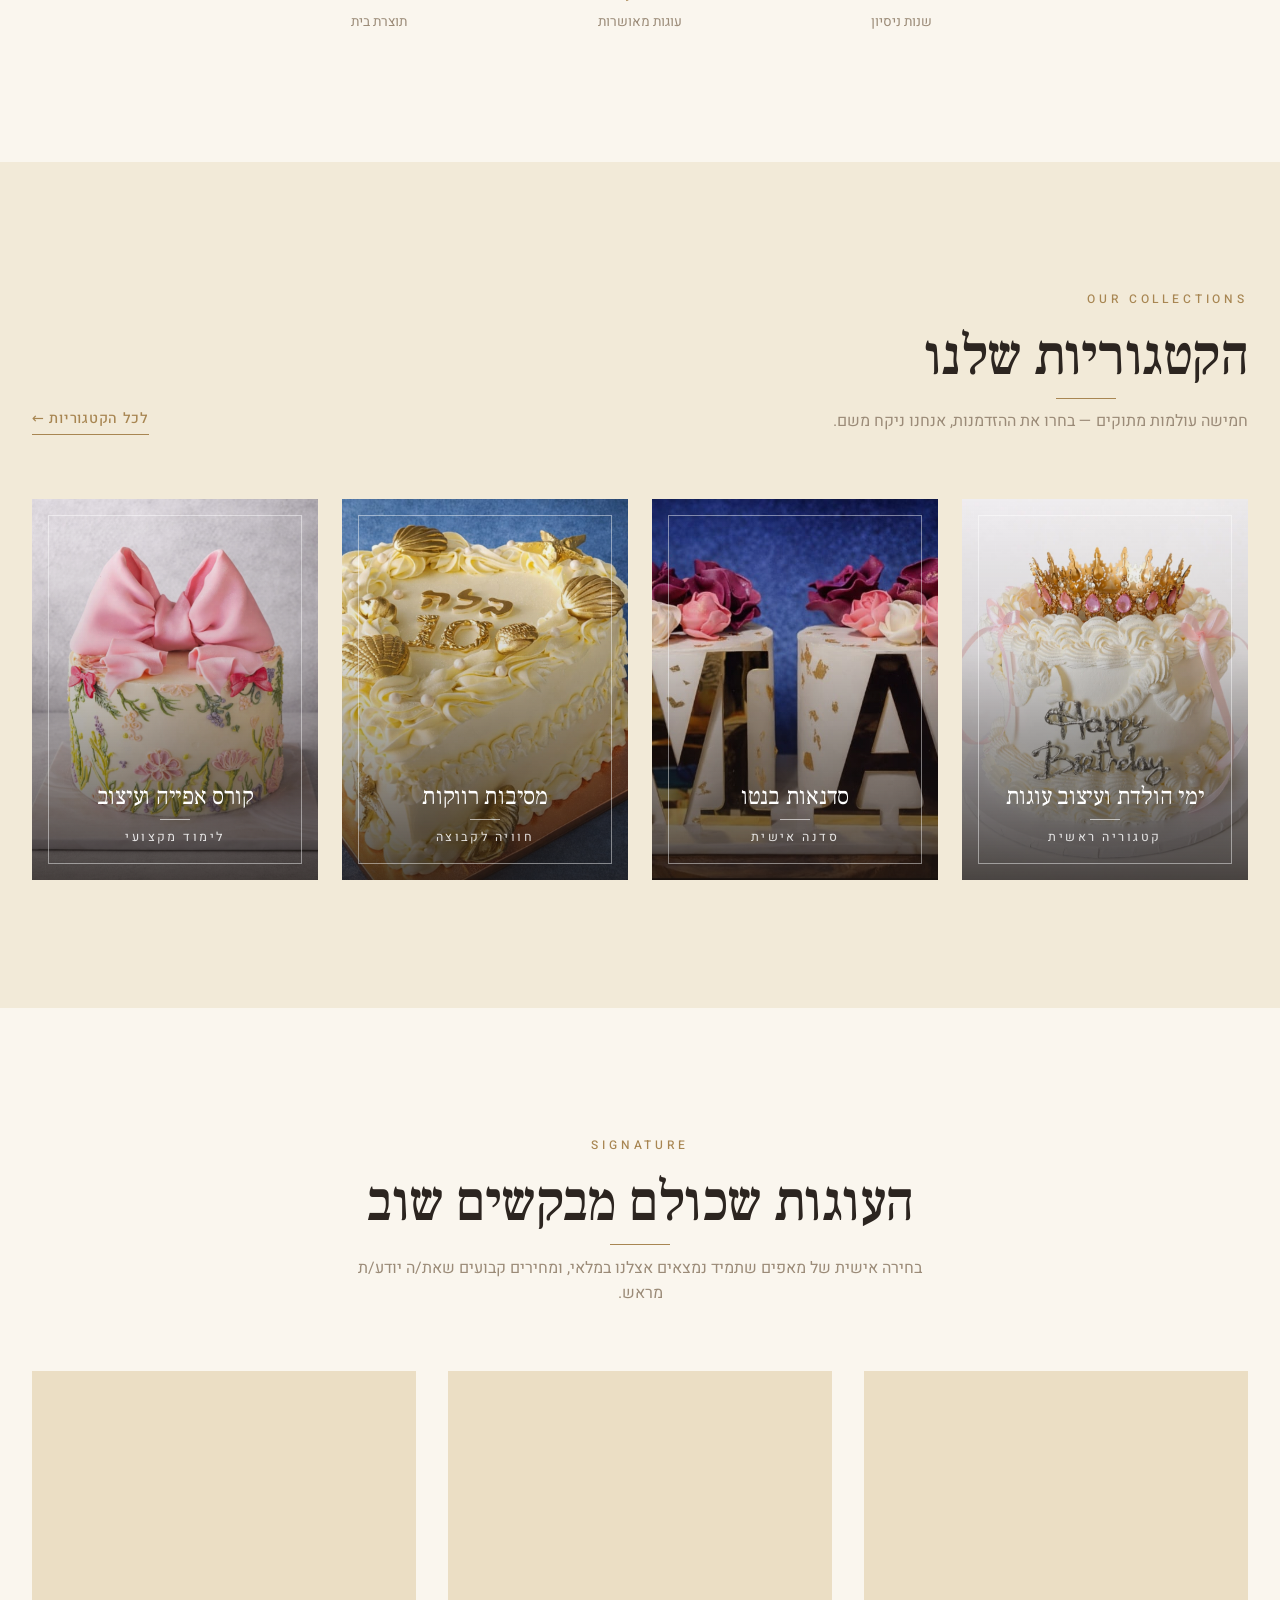
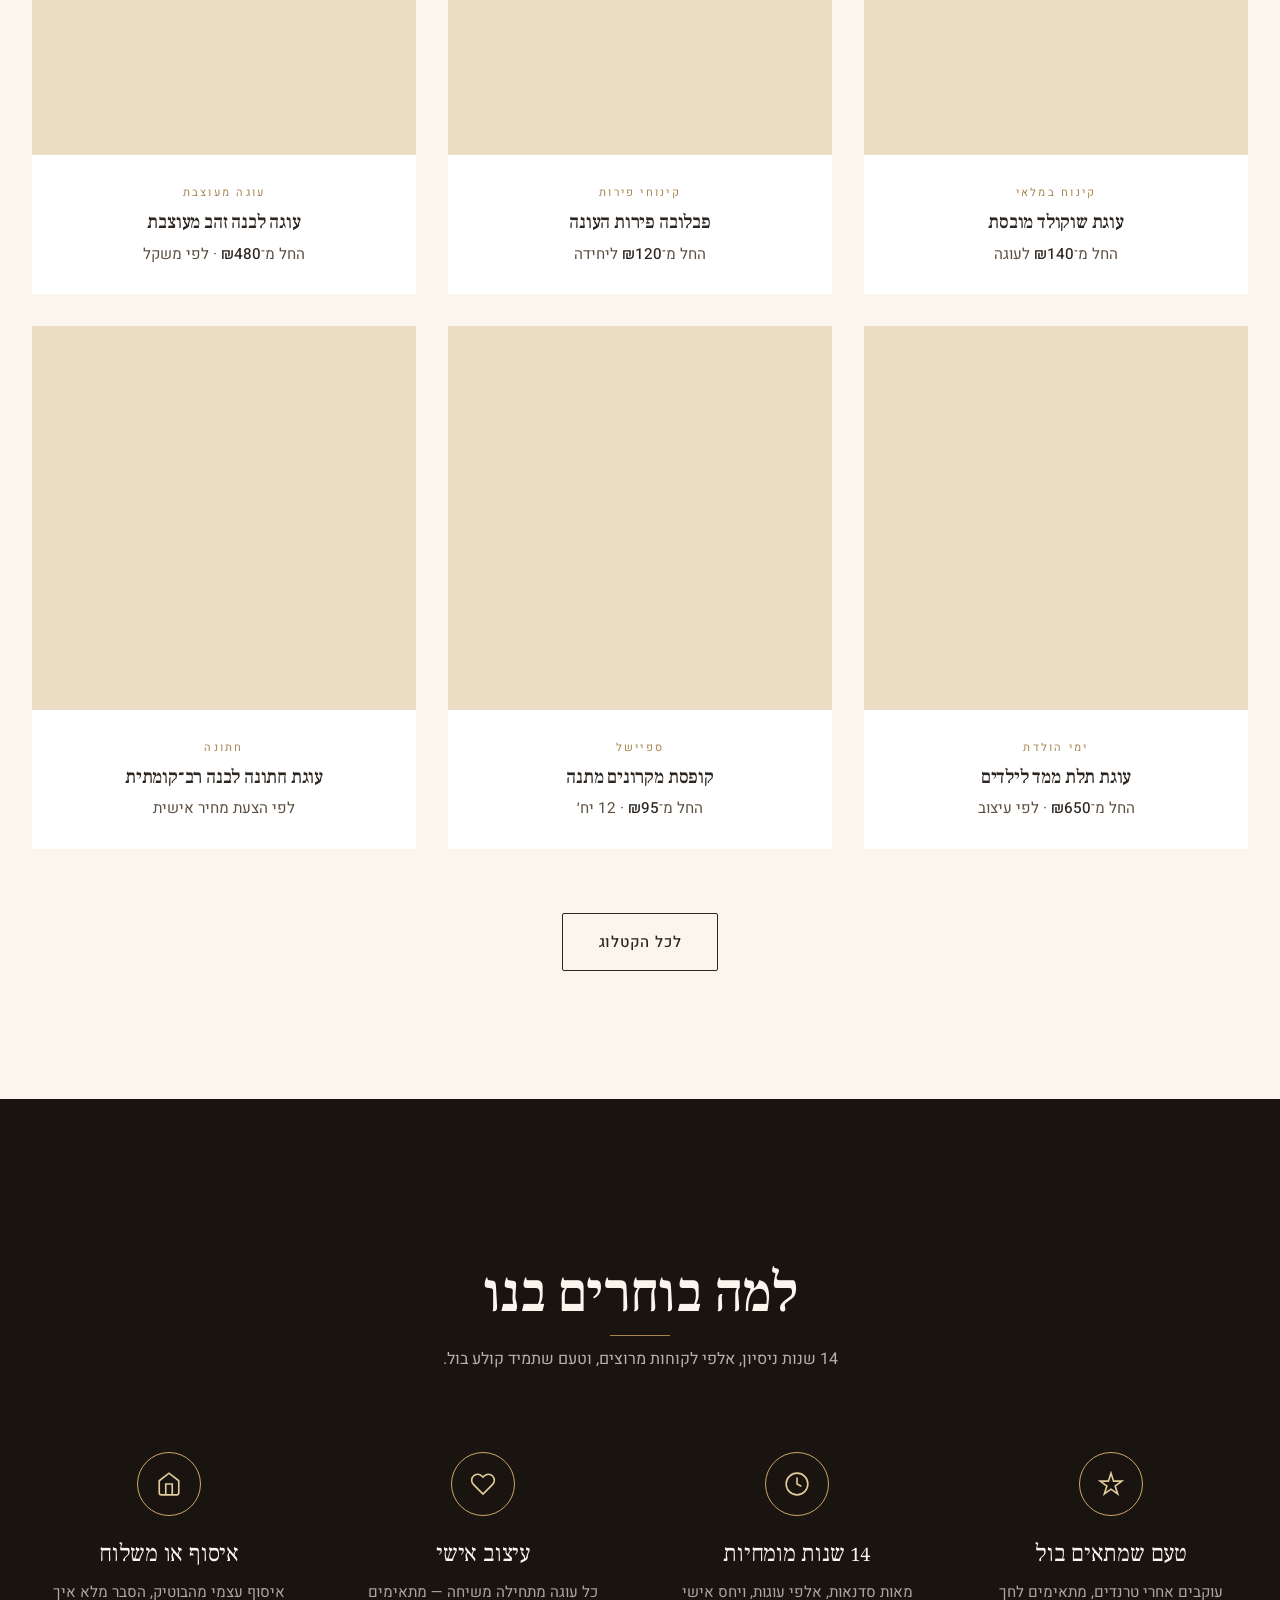
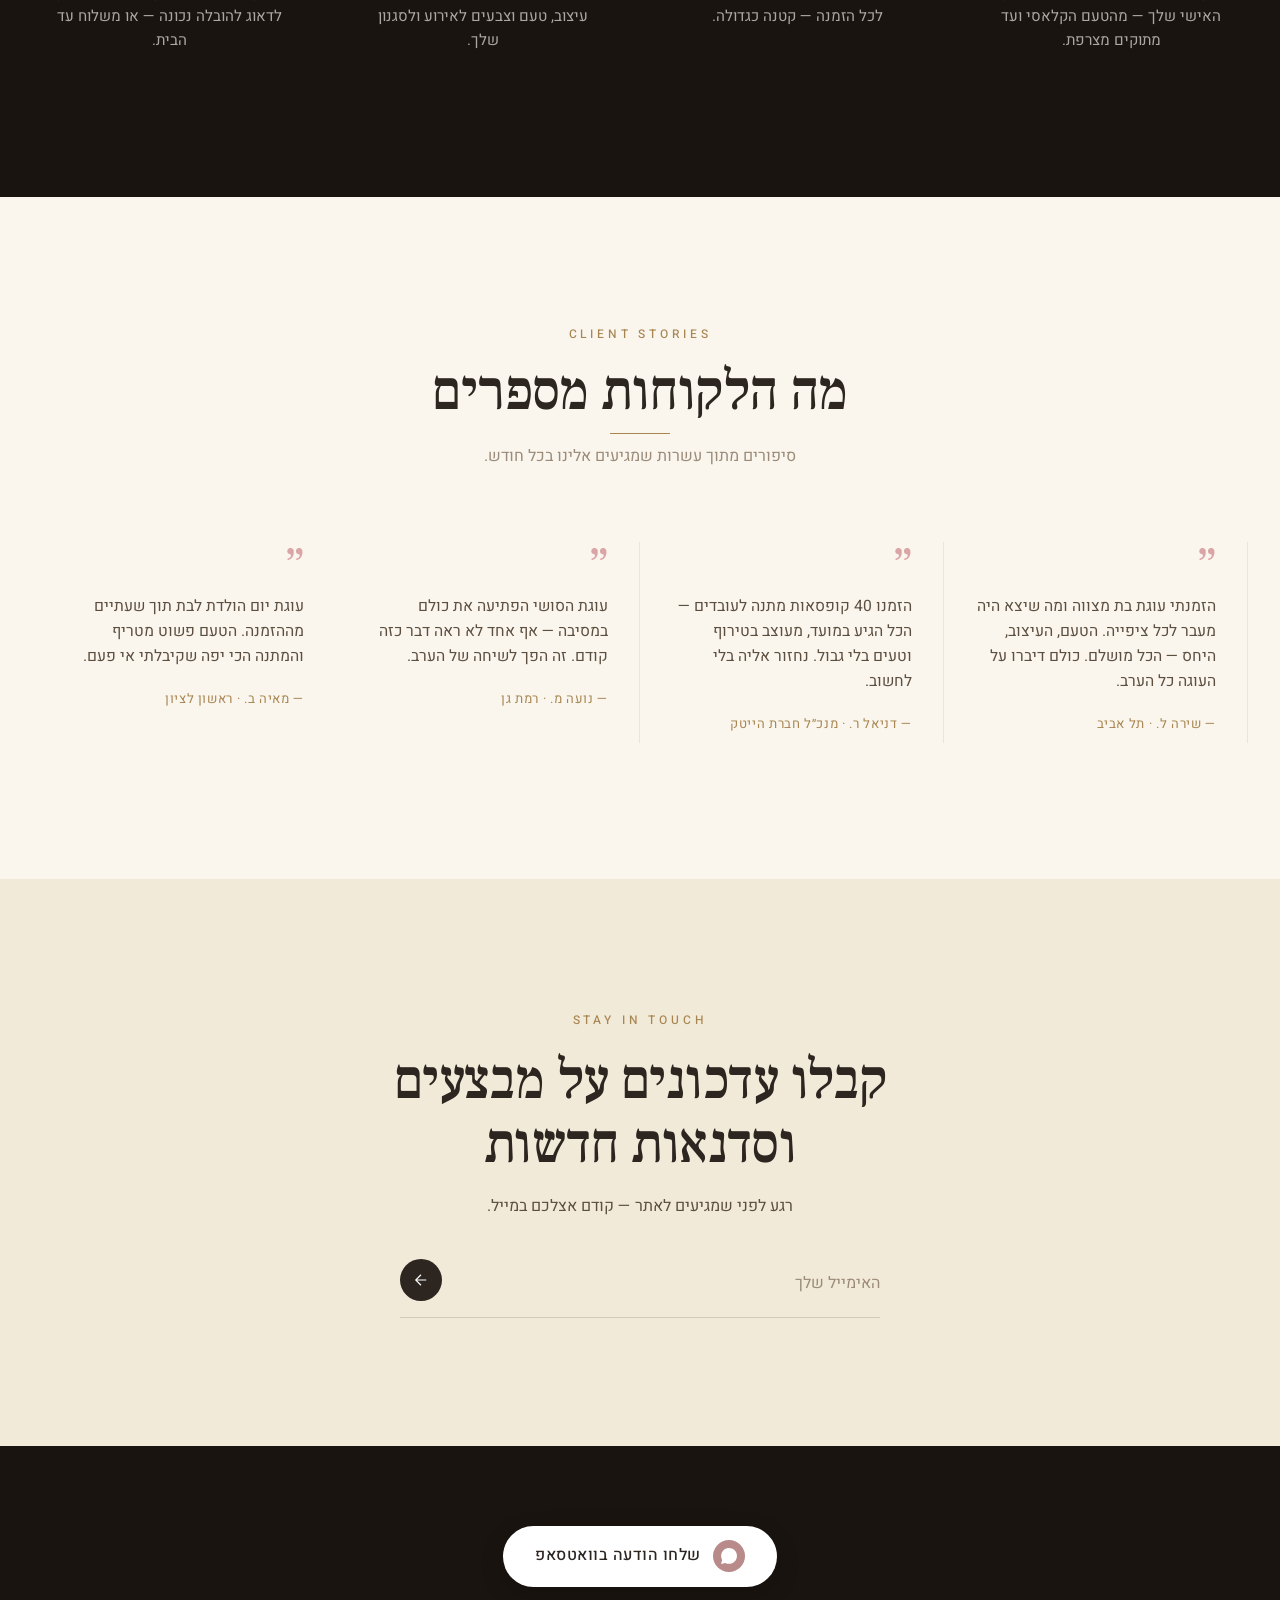
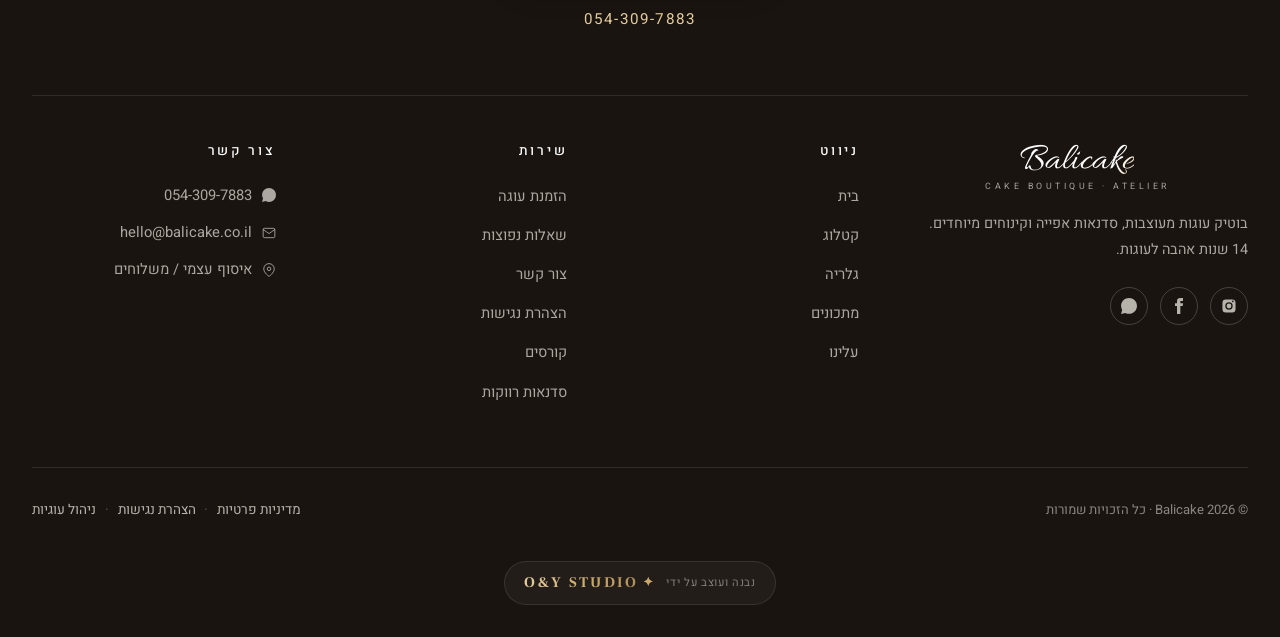
==== commit 91086776: "Update phone number to 054-309-7883 across all pages - WhatsApp links: 972500000000 -> 972543097883 " ====
--- a/index.html
+++ b/index.html
@@ -54,7 +54,7 @@
     "url": "https://balicake.vercel.app/",
     "image": "https://balicake.vercel.app/images/hero/cake-1.jpg",
     "priceRange": "₪₪",
-    "telephone": "+972-50-000-0000",
+    "telephone": "+972-54-309-7883",
     "address": {
       "@type": "PostalAddress",
       "addressLocality": "ראשון לציון",
@@ -117,7 +117,7 @@
     <a href="about.html">עלינו</a>
     <a href="contact.html">צור קשר</a>
     <div class="mobile-cta">
-      <a href="https://wa.me/972500000000" class="btn btn-primary" style="display:flex;justify-content:center;">דברו איתנו בוואטסאפ</a>
+      <a href="https://wa.me/972543097883" class="btn btn-primary" style="display:flex;justify-content:center;">דברו איתנו בוואטסאפ</a>
     </div>
   </nav>
 
@@ -145,7 +145,7 @@
         <p>בוטיק עוגות וסדנאות אפייה בהתאמה אישית — תלת ממד, ימי הולדת, מסיבות רווקות וקורסי אפייה. יחס אישי, טעם מדויק, משלוח לכל גוש דן.</p>
         <div class="hero-actions">
           <a href="catalog.html" class="btn btn-primary">לצפייה בקטלוג</a>
-          <a href="https://wa.me/972500000000?text=היי%20Balicake!%20הגעתי%20מהאתר%20ואני%20רוצה%20להזמין%20עוגה" class="btn btn-ghost" target="_blank" rel="noopener">
+          <a href="https://wa.me/972543097883?text=היי%20Balicake!%20הגעתי%20מהאתר%20ואני%20רוצה%20להזמין%20עוגה" class="btn btn-ghost" target="_blank" rel="noopener">
             <svg width="18" height="18" viewBox="0 0 24 24" fill="#25D366">
               <path d="M.057 24l1.687-6.163c-1.041-1.804-1.588-3.849-1.587-5.946.003-6.556 5.338-11.891 11.893-11.891 3.181.001 6.167 1.24 8.413 3.488 2.245 2.248 3.481 5.236 3.48 8.414-.003 6.557-5.338 11.892-11.893 11.892-1.99-.001-3.951-.5-5.688-1.448L.057 24z"/>
             </svg>
@@ -428,13 +428,13 @@
   <footer class="site-footer">
     <div class="container">
       <div class="footer-cta">
-        <a href="https://wa.me/972500000000?text=היי%20Balicake!" class="wa-pill" target="_blank" rel="noopener">
+        <a href="https://wa.me/972543097883?text=היי%20Balicake!" class="wa-pill" target="_blank" rel="noopener">
           <span class="wa-icon">
             <svg viewBox="0 0 24 24" fill="currentColor"><path d="M.057 24l1.687-6.163c-1.041-1.804-1.588-3.849-1.587-5.946.003-6.556 5.338-11.891 11.893-11.891 3.181.001 6.167 1.24 8.413 3.488 2.245 2.248 3.481 5.236 3.48 8.414-.003 6.557-5.338 11.892-11.893 11.892-1.99-.001-3.951-.5-5.688-1.448L.057 24z"/></svg>
           </span>
           שלחו הודעה בוואטסאפ
         </a>
-        <span class="phone">050-000-0000</span>
+        <span class="phone">054-309-7883</span>
       </div>
       <div class="footer-grid">
         <div>
@@ -450,7 +450,7 @@
             <a href="#" aria-label="Facebook">
               <svg width="16" height="16" viewBox="0 0 24 24" fill="currentColor"><path d="M9 8H6v4h3v12h5V12h3.64L18 8h-4V6c0-.97.16-1.36 1.09-1.36H18V0h-3.83C10.5 0 9 1.62 9 4.71V8z"/></svg>
             </a>
-            <a href="https://wa.me/972500000000" aria-label="WhatsApp">
+            <a href="https://wa.me/972543097883" aria-label="WhatsApp">
               <svg width="16" height="16" viewBox="0 0 24 24" fill="currentColor"><path d="M.057 24l1.687-6.163c-1.041-1.804-1.588-3.849-1.587-5.946.003-6.556 5.338-11.891 11.893-11.891 3.181.001 6.167 1.24 8.413 3.488 2.245 2.248 3.481 5.236 3.48 8.414-.003 6.557-5.338 11.892-11.893 11.892-1.99-.001-3.951-.5-5.688-1.448L.057 24z"/></svg>
             </a>
           </div>
@@ -481,9 +481,9 @@
         <div>
           <h5>צור קשר</h5>
           <ul class="footer-contact">
-            <li><a href="https://wa.me/972500000000">
+            <li><a href="https://wa.me/972543097883">
               <svg width="14" height="14" viewBox="0 0 24 24" fill="currentColor"><path d="M.057 24l1.687-6.163c-1.041-1.804-1.588-3.849-1.587-5.946.003-6.556 5.338-11.891 11.893-11.891 3.181.001 6.167 1.24 8.413 3.488 2.245 2.248 3.481 5.236 3.48 8.414-.003 6.557-5.338 11.892-11.893 11.892-1.99-.001-3.951-.5-5.688-1.448L.057 24z"/></svg>
-              050-000-0000
+              054-309-7883
             </a></li>
             <li><a href="mailto:hello@balicake.co.il">
               <svg width="14" height="14" viewBox="0 0 24 24" fill="none" stroke="currentColor" stroke-width="1.5"><path d="M4 4h16c1.1 0 2 .9 2 2v12c0 1.1-.9 2-2 2H4c-1.1 0-2-.9-2-2V6c0-1.1.9-2 2-2zM22 6l-10 7L2 6"/></svg>
@@ -517,7 +517,7 @@
   </footer>
 
   <!-- WhatsApp Floating -->
-  <a href="https://wa.me/972500000000?text=היי%20Balicake!" class="wa-float" aria-label="צ'אט בוואטסאפ" target="_blank" rel="noopener">
+  <a href="https://wa.me/972543097883?text=היי%20Balicake!" class="wa-float" aria-label="צ'אט בוואטסאפ" target="_blank" rel="noopener">
     <svg viewBox="0 0 24 24" fill="currentColor"><path d="M.057 24l1.687-6.163c-1.041-1.804-1.588-3.849-1.587-5.946.003-6.556 5.338-11.891 11.893-11.891 3.181.001 6.167 1.24 8.413 3.488 2.245 2.248 3.481 5.236 3.48 8.414-.003 6.557-5.338 11.892-11.893 11.892-1.99-.001-3.951-.5-5.688-1.448L.057 24z"/></svg>
   </a>
 
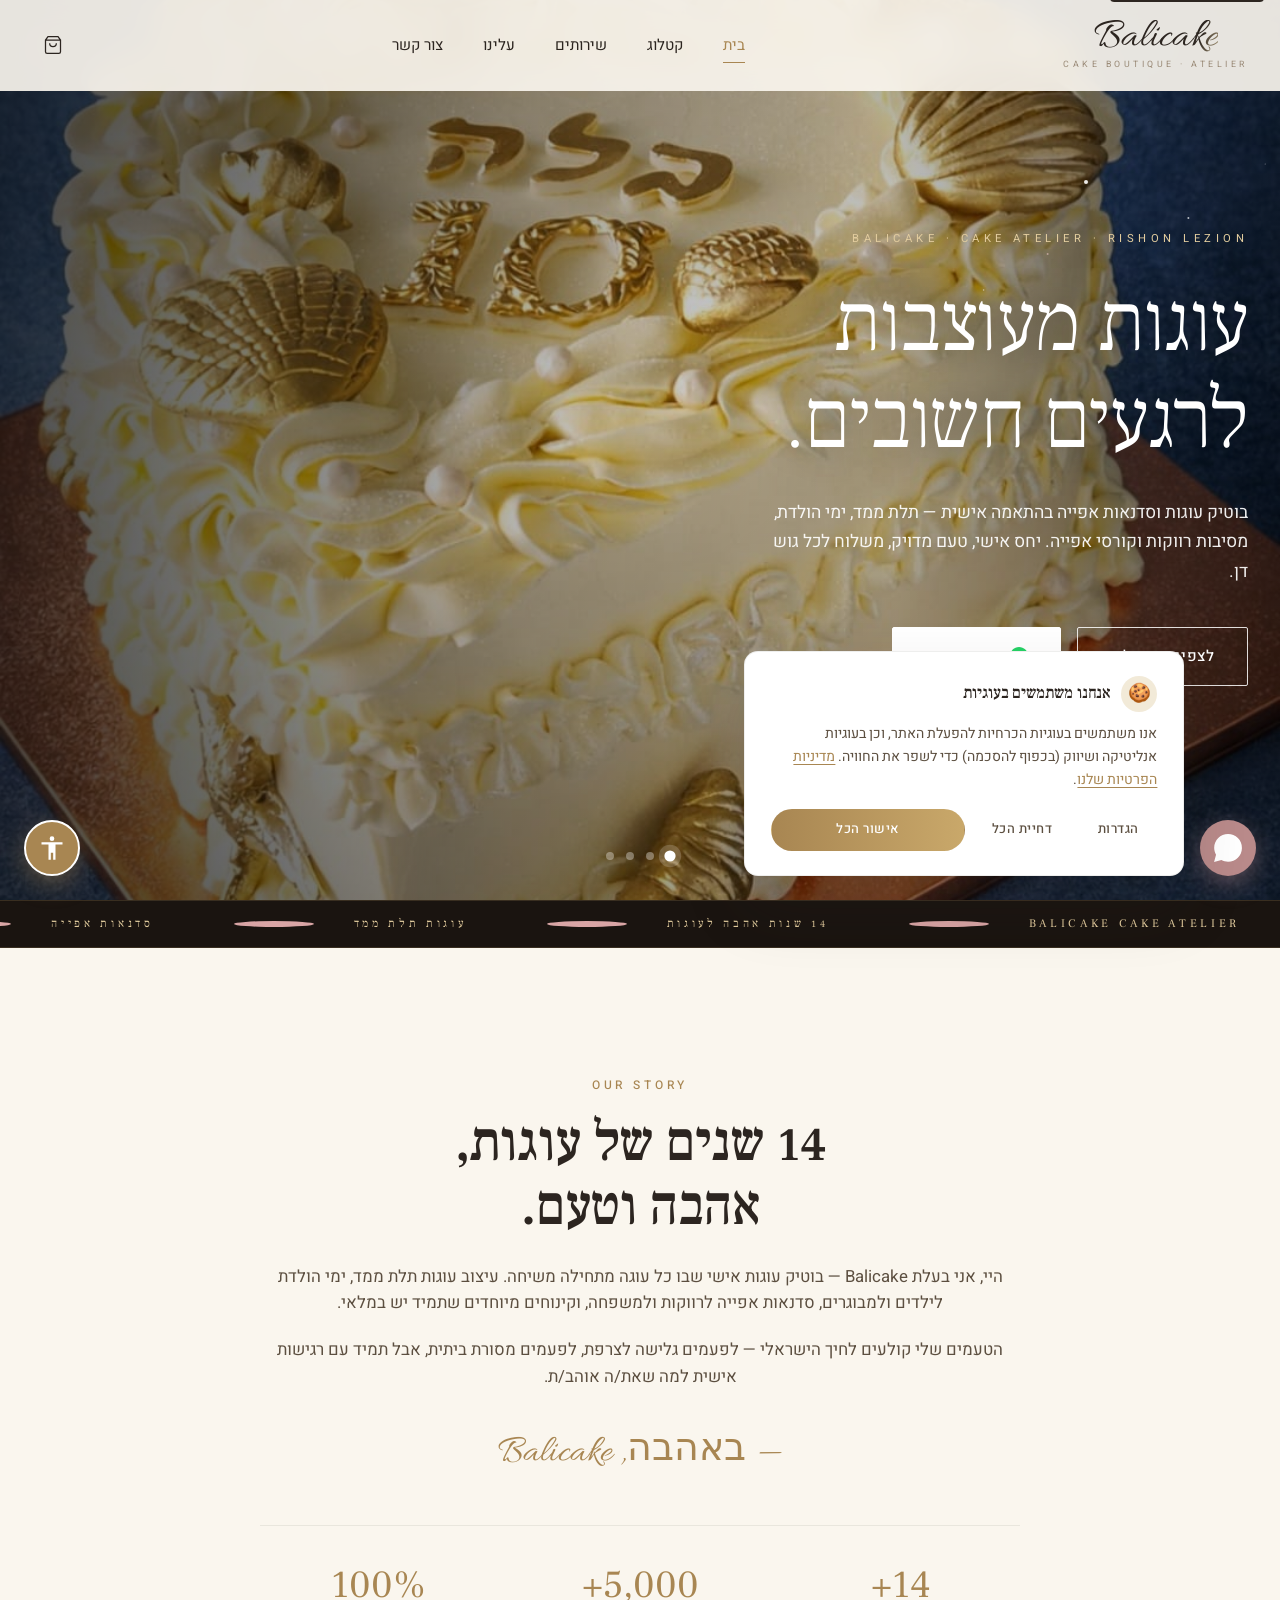
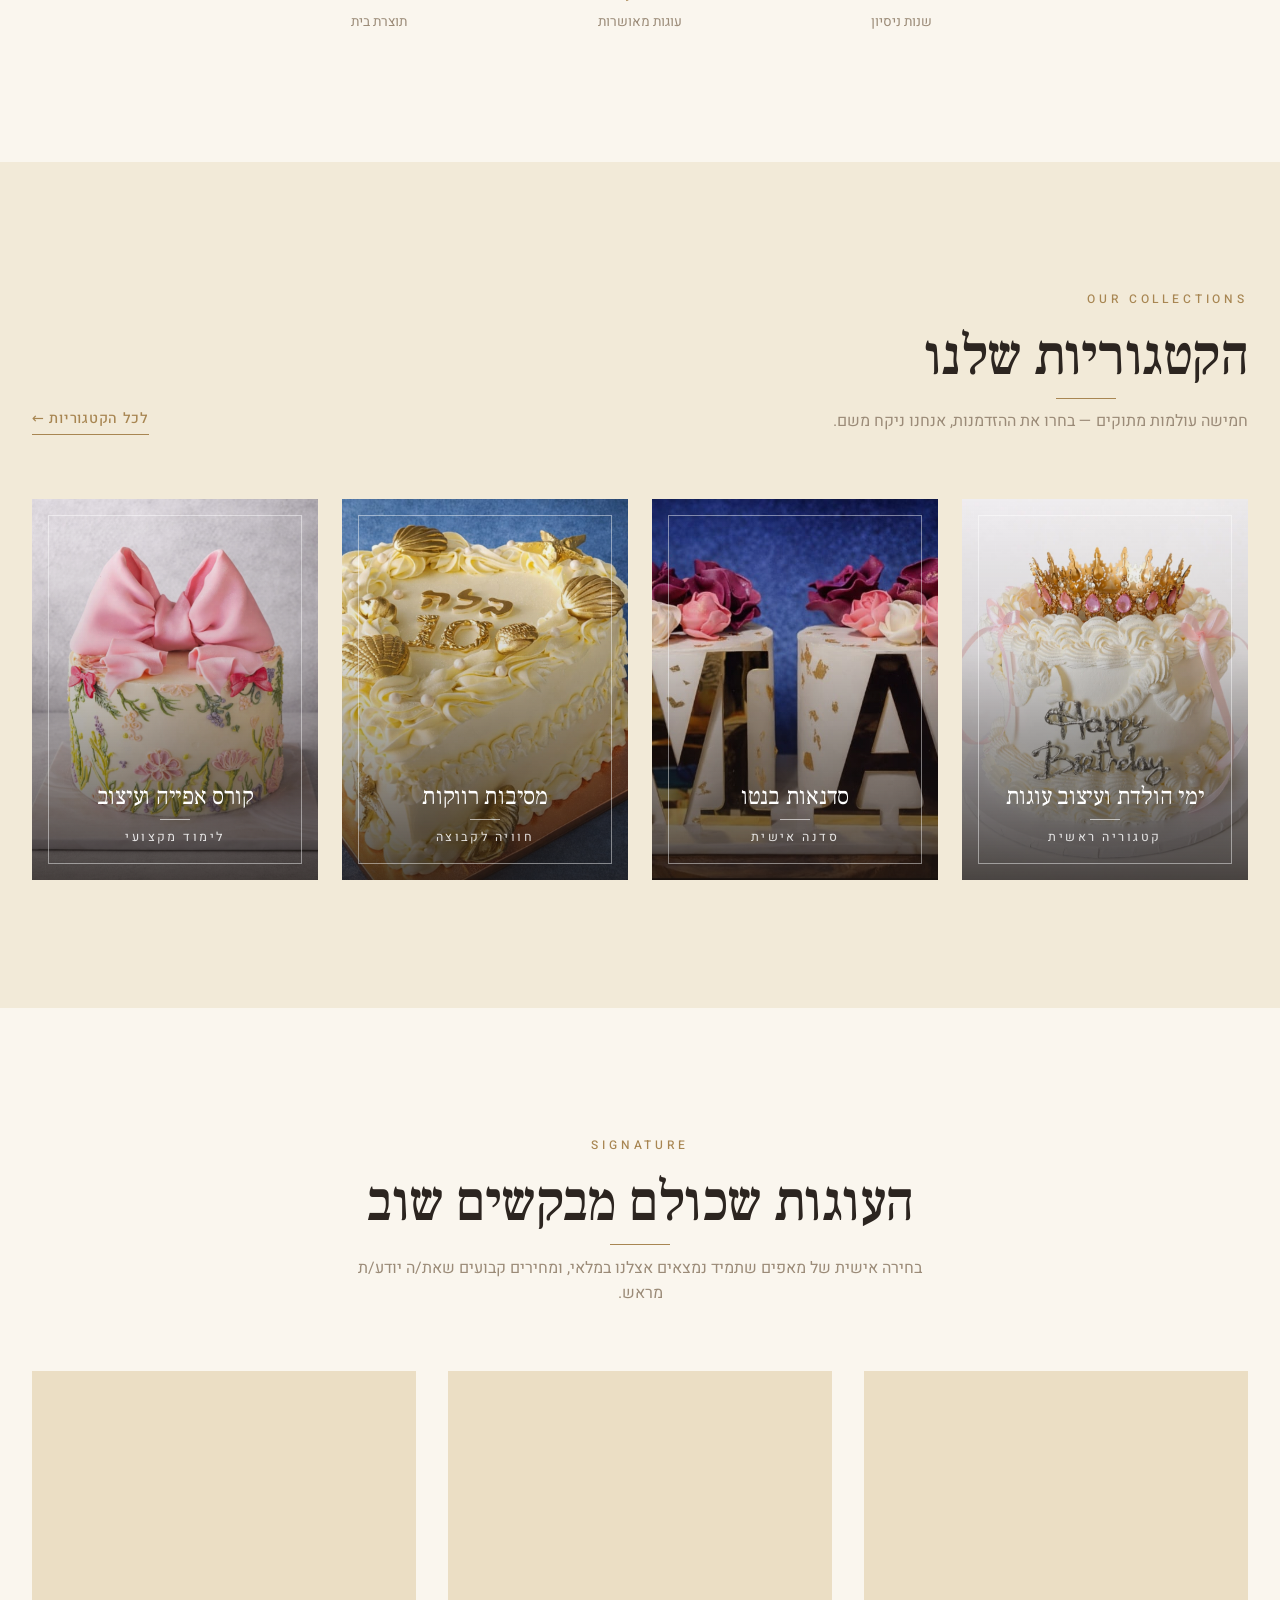
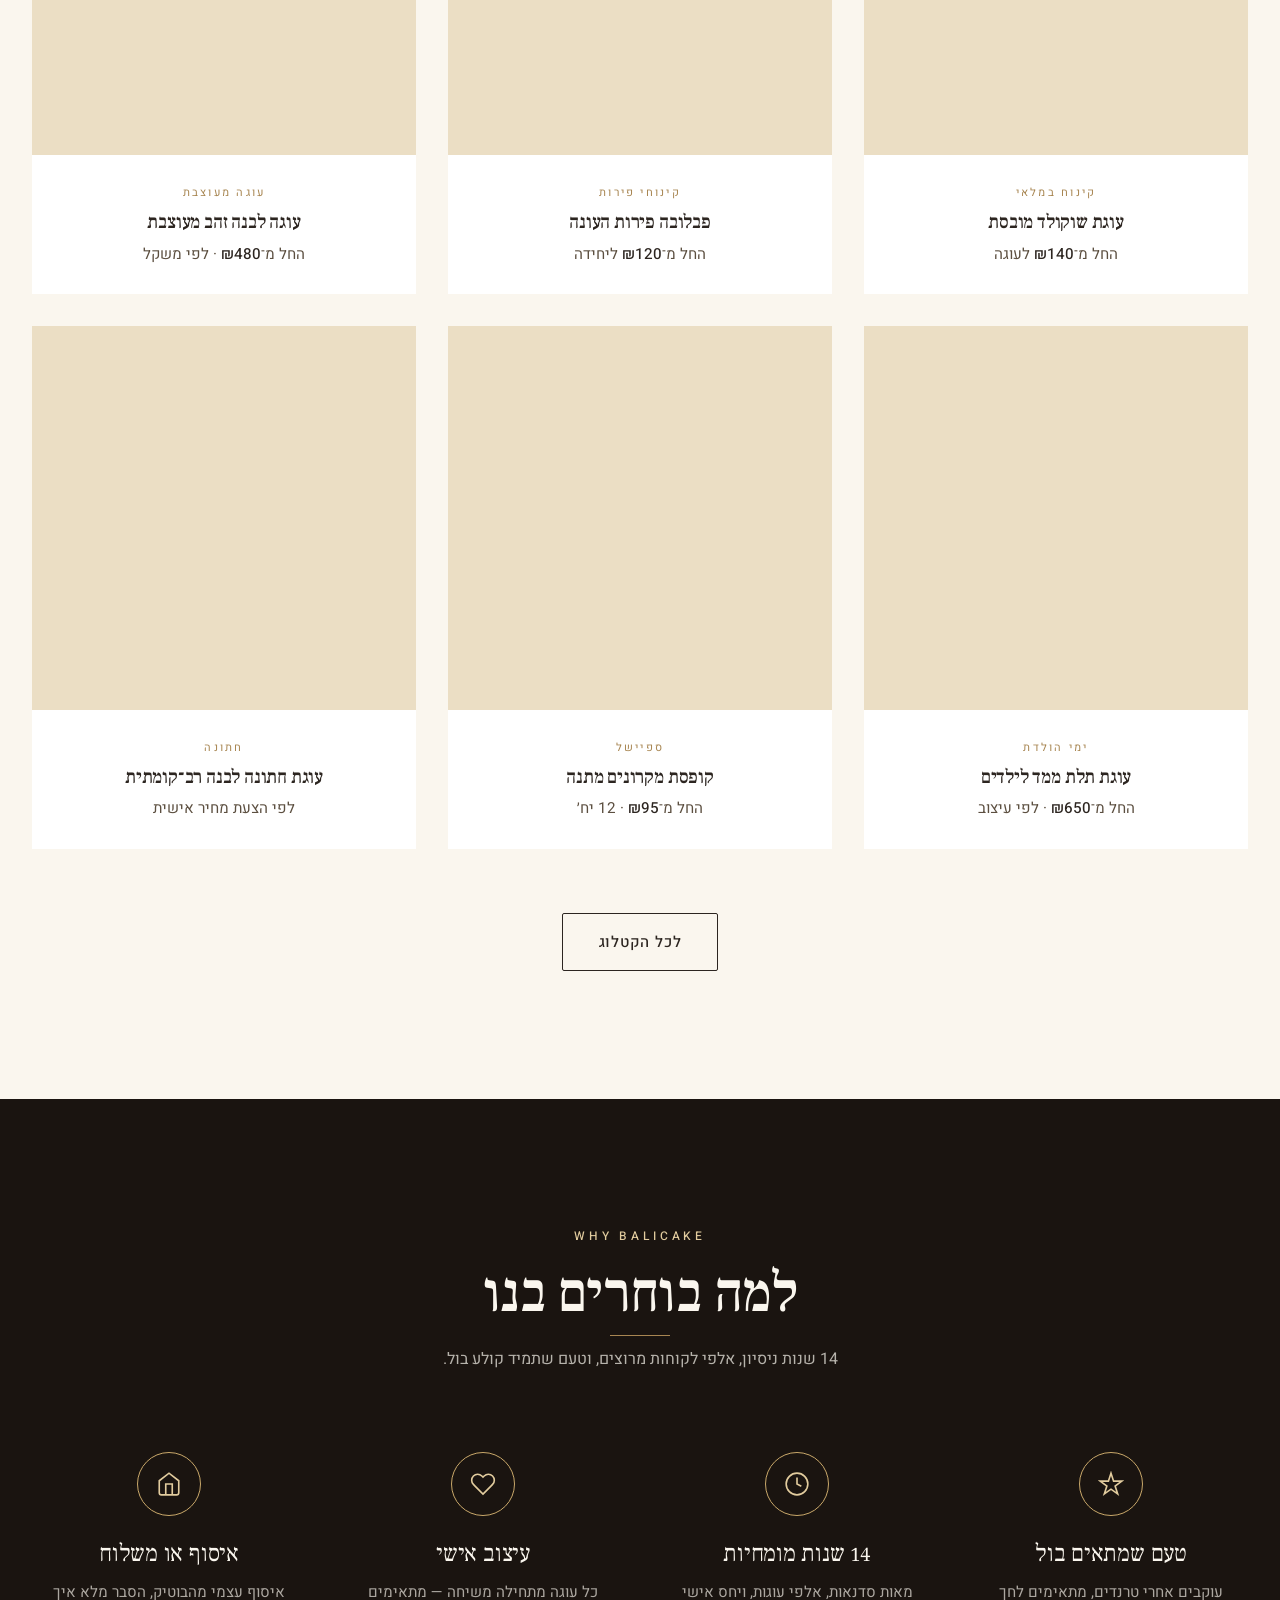
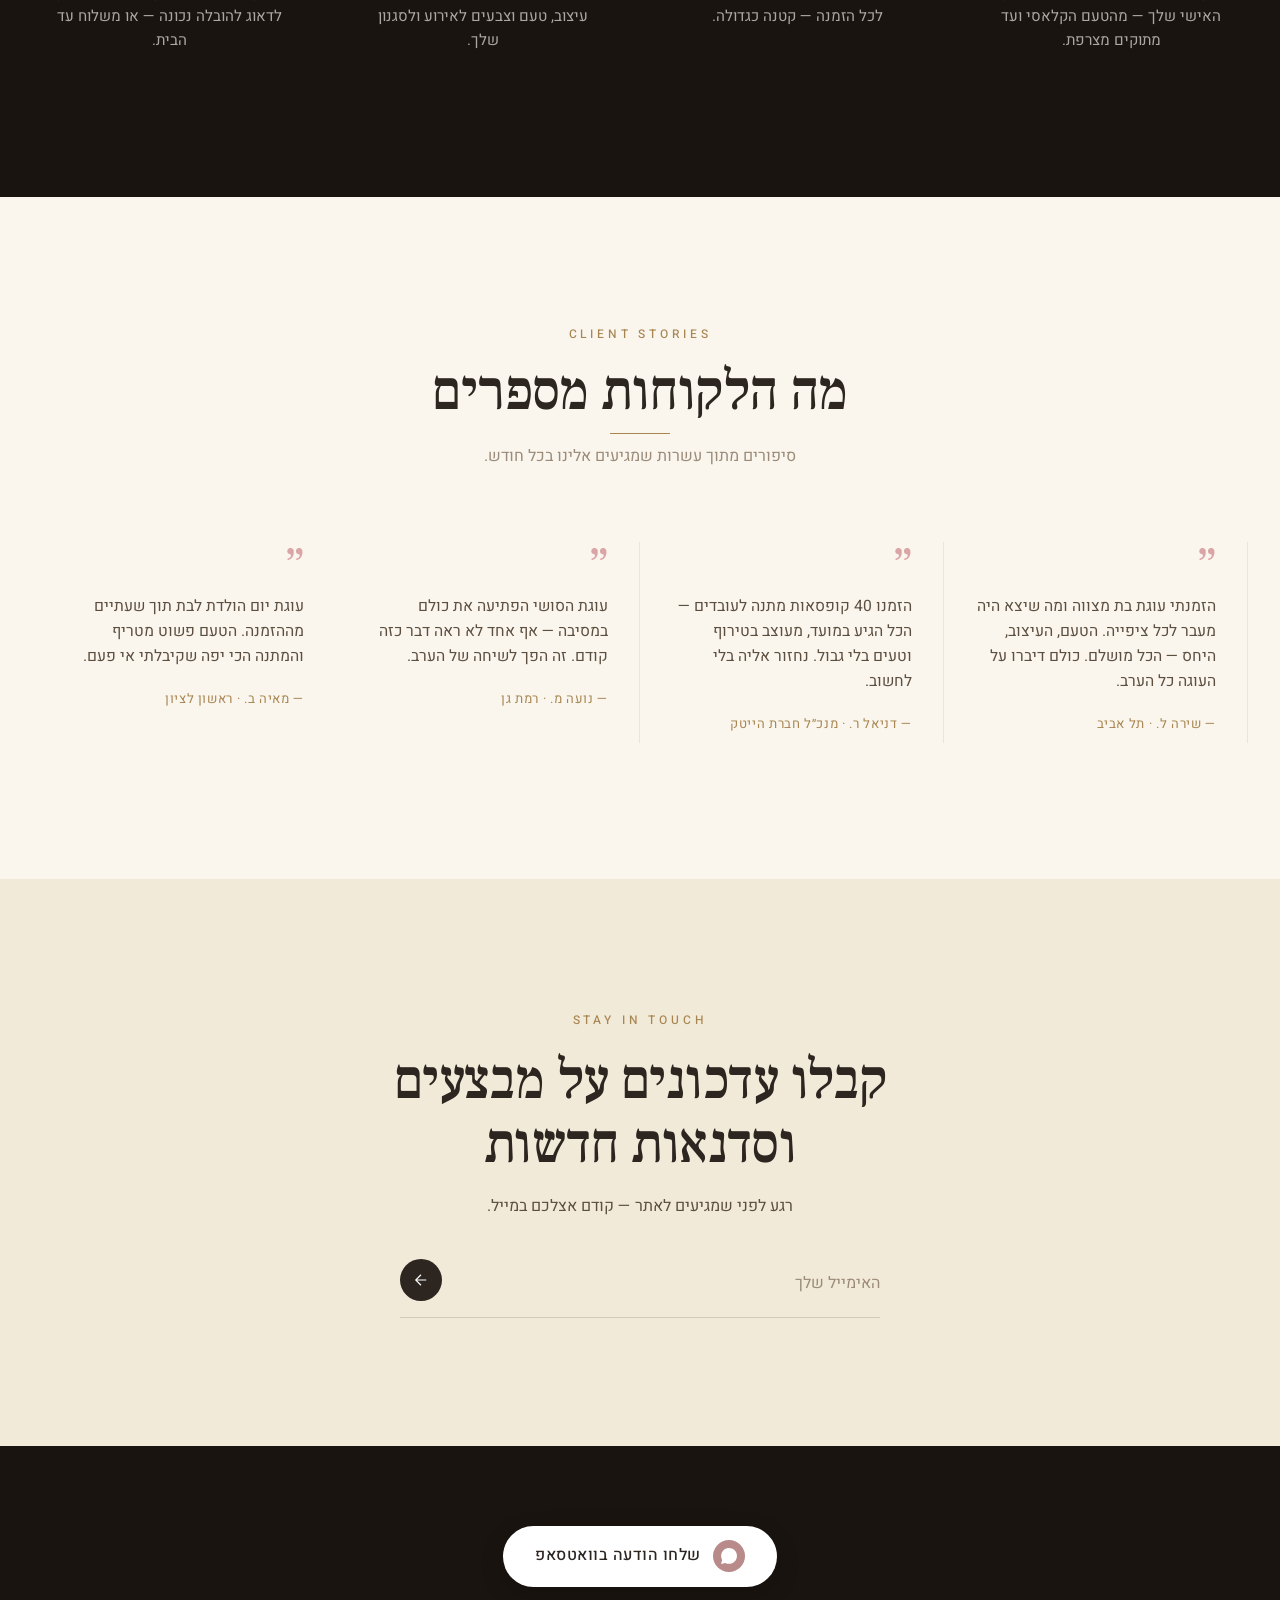
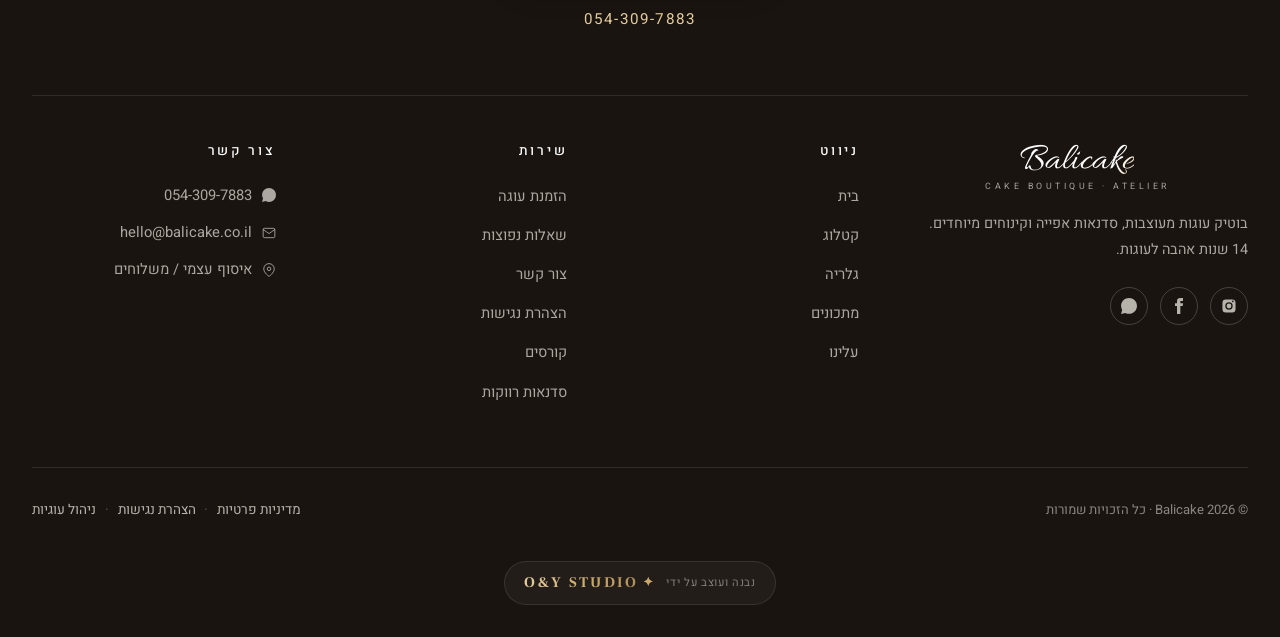
==== commit 98a0822f: "Fix mobile rendering on about page — reveal fallback + grid overflow - js/main.js: add immediate-rev" ====
--- a/index.html
+++ b/index.html
@@ -1,4 +1,4 @@
-<!DOCTYPE html>
+﻿<!DOCTYPE html>
 <html lang="he" dir="rtl">
 <head>
   <meta charset="UTF-8">
@@ -22,14 +22,28 @@
   <link href="https://fonts.googleapis.com/css2?family=Allura&family=Frank+Ruhl+Libre:wght@300;400;500;700&family=Heebo:wght@300;400;500;600&display=swap" rel="stylesheet">
 
   <link rel="preload" as="image" href="images/hero/cake-1.jpg" fetchpriority="high">
-  <link rel="stylesheet" href="css/style.css?v=3">
+  <link rel="stylesheet" href="css/style.css?v=4">
   <link rel="icon" href="data:image/svg+xml,%3Csvg xmlns='http://www.w3.org/2000/svg' viewBox='0 0 100 100'%3E%3Ctext y='.9em' font-size='90'%3E🎂%3C/text%3E%3C/svg%3E">
+  <!-- ============= GOOGLE CONSENT MODE v2 (must run BEFORE GA4) ============= -->
+  <script>
+    window.dataLayer = window.dataLayer || [];
+    function gtag(){dataLayer.push(arguments);}
+    gtag('consent', 'default', {
+      'ad_storage': 'denied',
+      'ad_user_data': 'denied',
+      'ad_personalization': 'denied',
+      'analytics_storage': 'denied',
+      'functionality_storage': 'granted',
+      'security_storage': 'granted',
+      'wait_for_update': 500,
+      'region': ['IL', 'EEA']
+    });
+  </script>
+
   <!-- ============= GOOGLE ANALYTICS 4 ============= -->
   <!-- GA4 Measurement ID: G-ZY3YNH5D94 (Balicake Production) -->
   <script async src="https://www.googletagmanager.com/gtag/js?id=G-ZY3YNH5D94"></script>
   <script>
-    window.dataLayer = window.dataLayer || [];
-    function gtag(){dataLayer.push(arguments);}
     gtag('js', new Date());
     gtag('config', 'G-ZY3YNH5D94', { anonymize_ip: true });
   </script>
@@ -522,6 +536,6 @@
   </a>
 
   <script>document.getElementById('yr').textContent = new Date().getFullYear();</script>
-  <script src="js/main.js?v=3" defer></script>
+  <script src="js/main.js?v=4" defer></script>
 </body>
 </html>
--- a/css/style.css
+++ b/css/style.css
@@ -417,6 +417,15 @@
   padding-top: 2.5rem;
   border-top: 1px solid var(--border);
 }
+.about-stats--4col {
+  grid-template-columns: repeat(4, 1fr);
+  max-width: 900px;
+  margin-inline: auto;
+  border-top: none;
+  text-align: center;
+}
+.about-stats--4col .stat { text-align: center; }
+.about-stats--4col .num { font-size: clamp(2rem, 6vw, 3rem); }
 .about-stats .stat .num {
   font-family: var(--font-serif);
   font-size: clamp(1.8rem, 3vw, 2.5rem);
@@ -1783,6 +1792,8 @@
 
   .about-stats { grid-template-columns: 1fr; gap: 1rem; padding-top: 1.5rem; margin-top: 1.5rem; }
   .about-stats .stat { text-align: center; }
+  .about-stats--4col { grid-template-columns: repeat(2, 1fr); gap: 1.5rem 1rem; }
+  .about-stats--4col .num { font-size: 2rem; }
 
   .cookie-banner {
     inset-inline: 1rem;
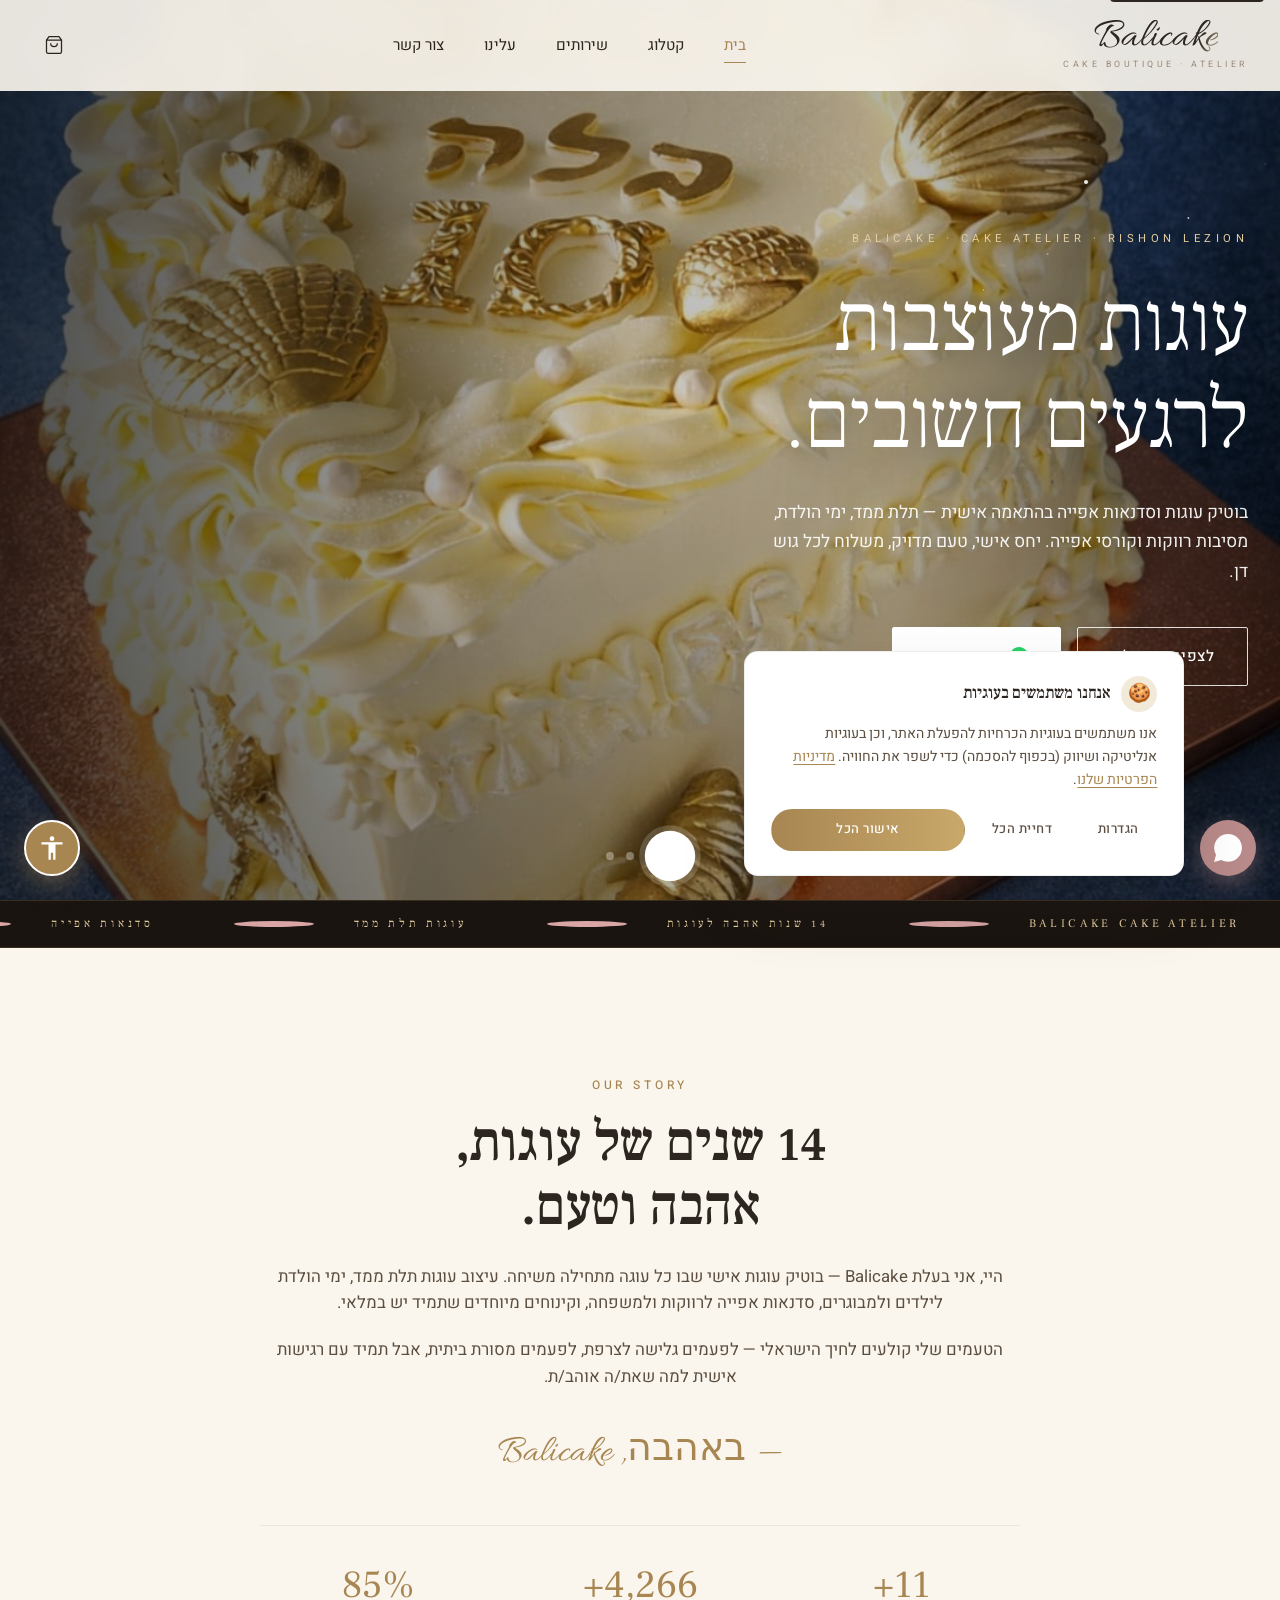
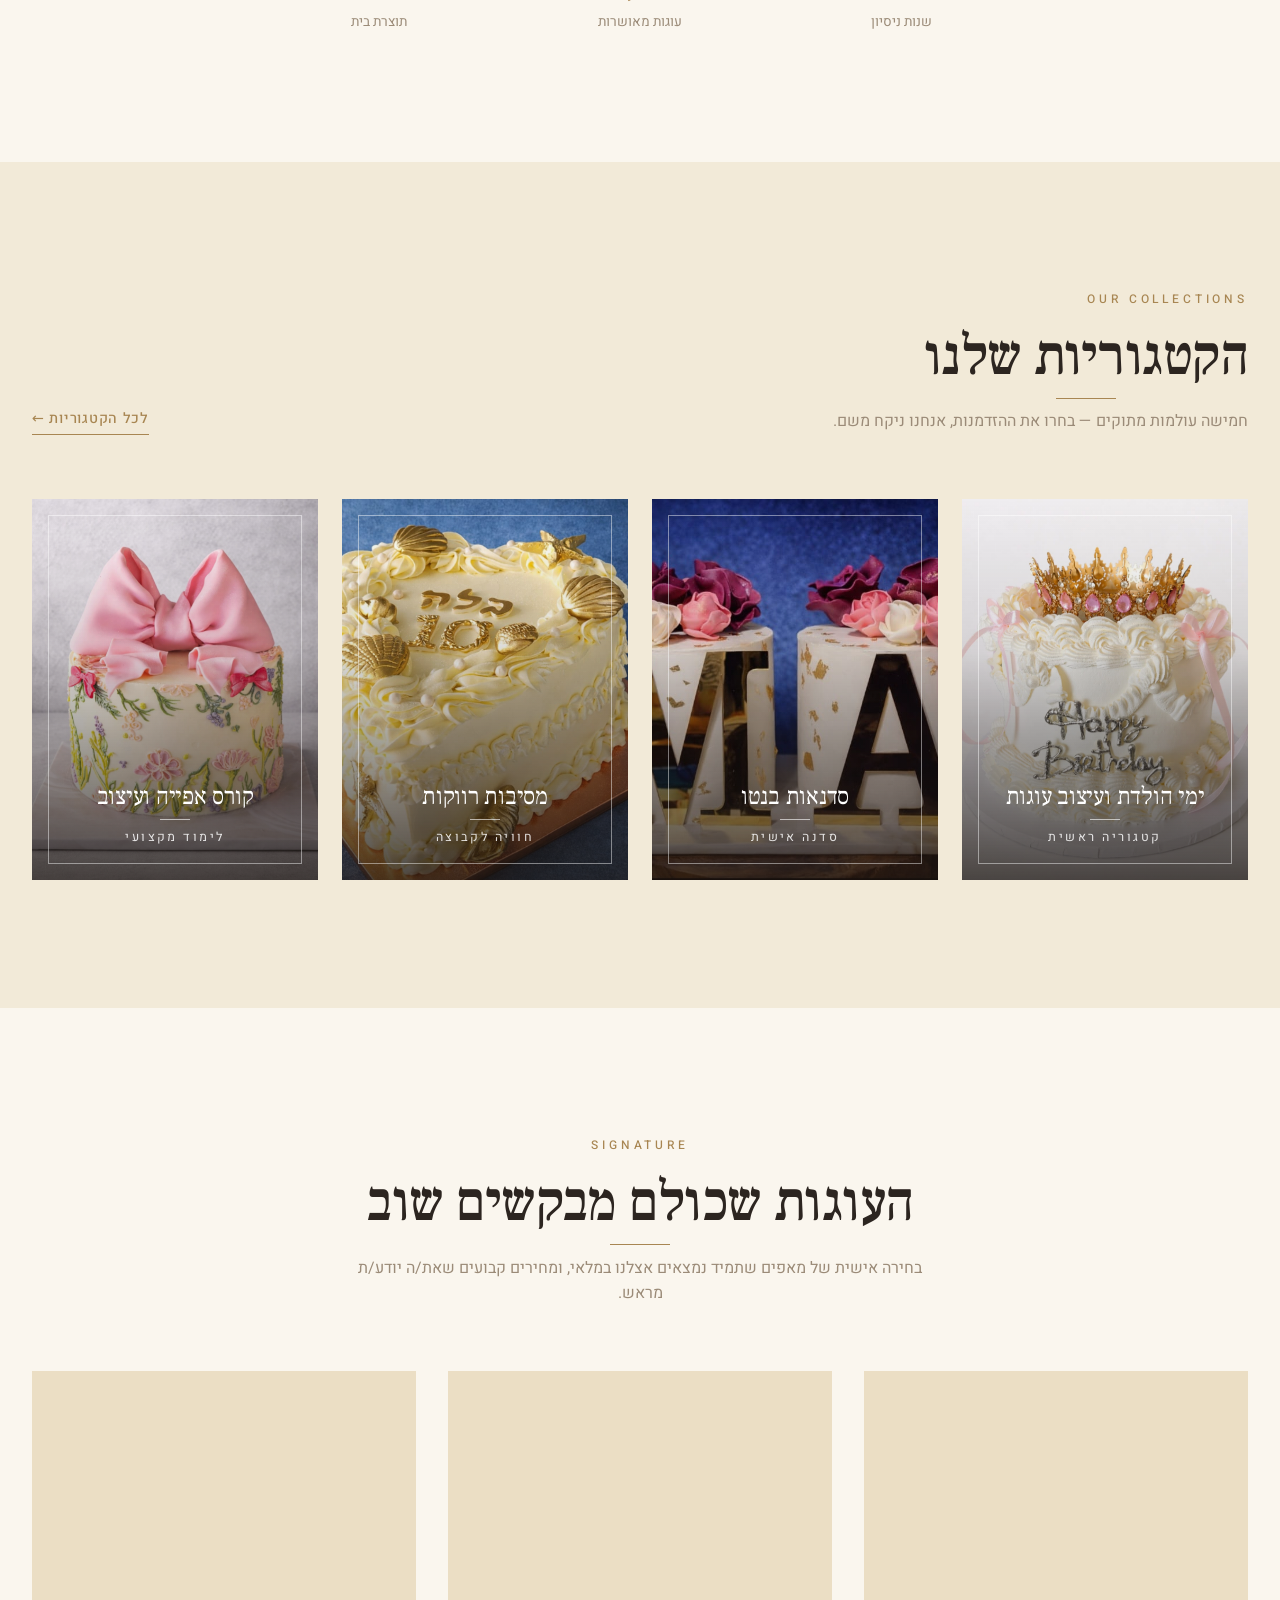
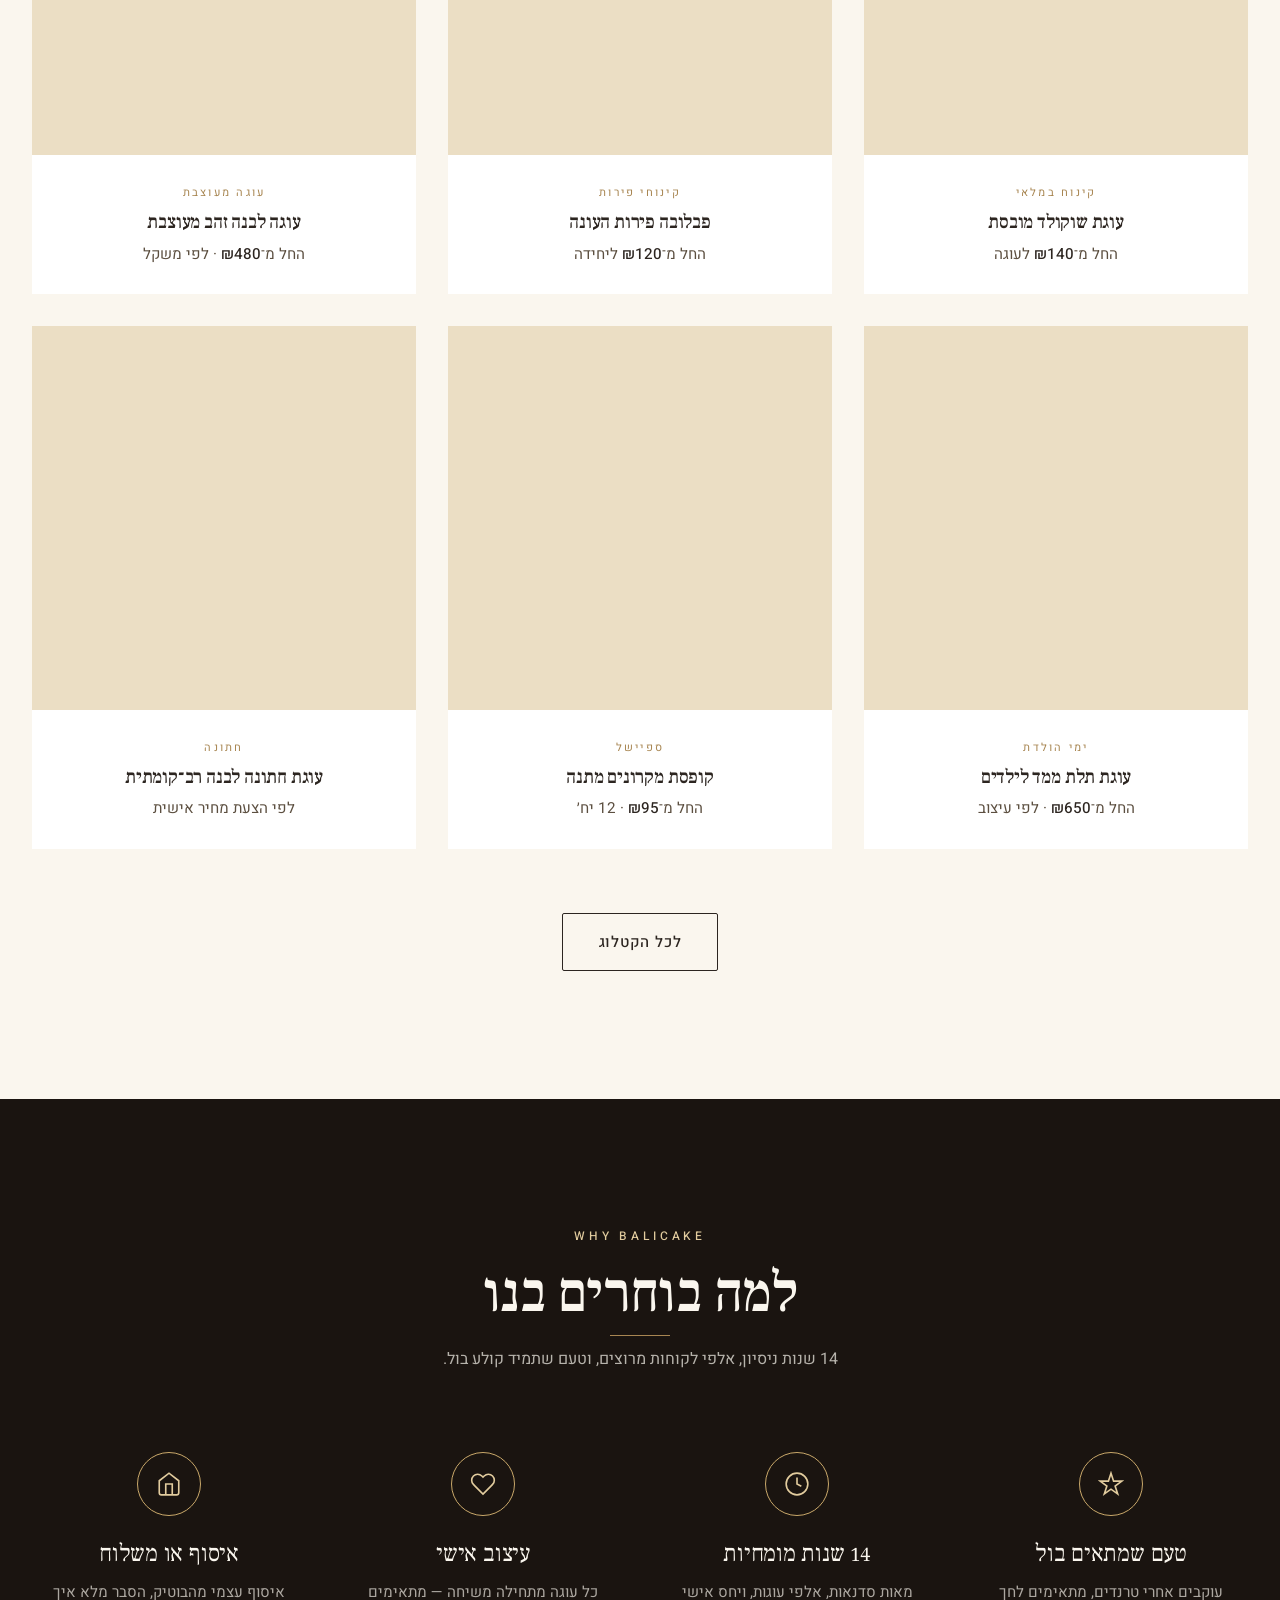
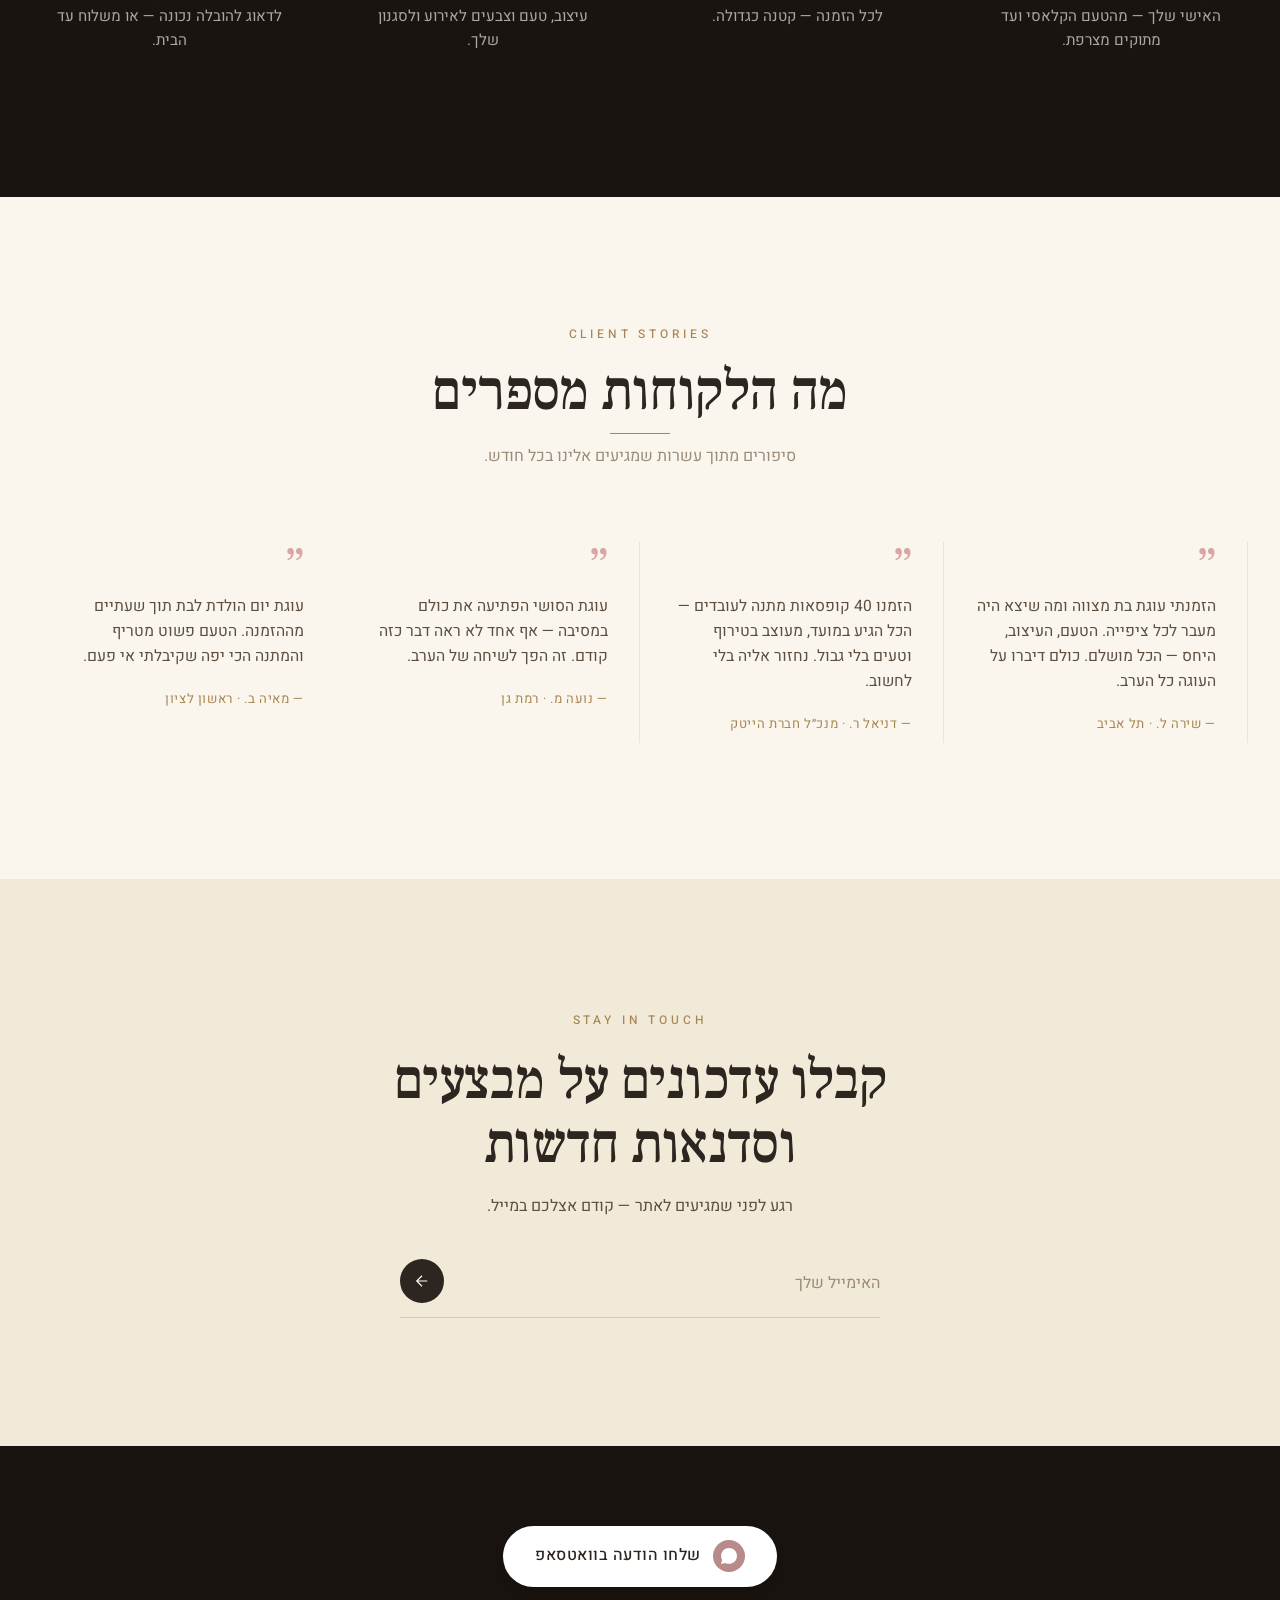
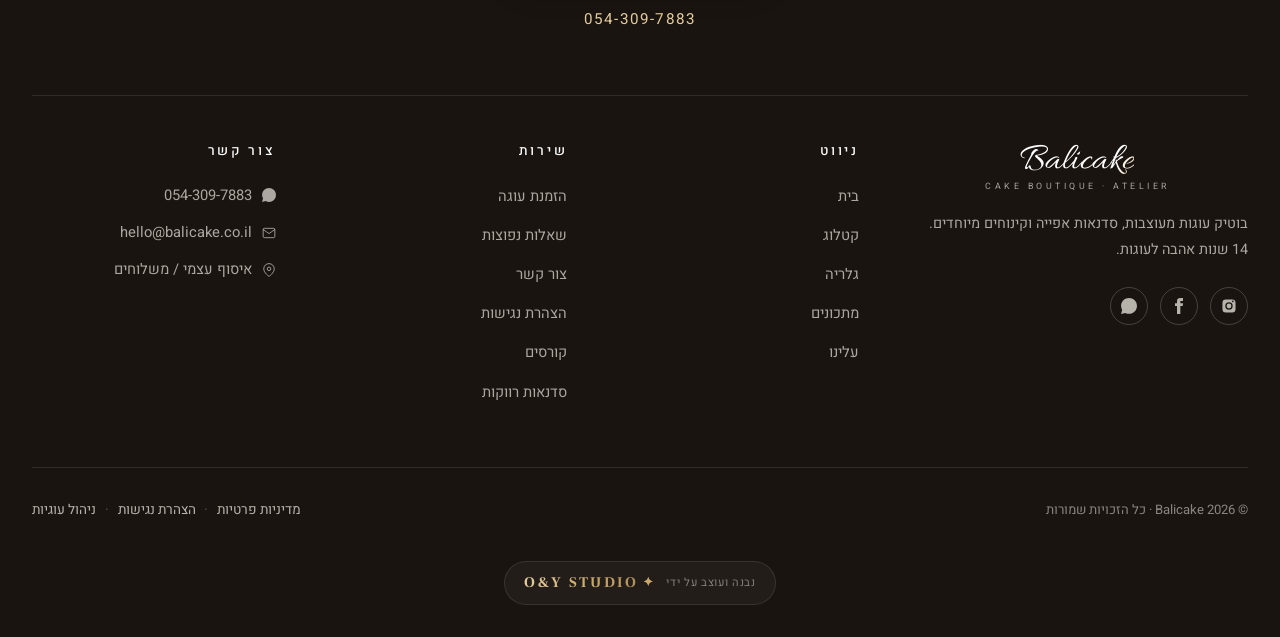
==== commit e579d2c6: "Harden mobile UX across iOS Safari and Android Chrome CSS (style.css): - Bump form input font-size t" ====
--- a/index.html
+++ b/index.html
@@ -22,7 +22,7 @@
   <link href="https://fonts.googleapis.com/css2?family=Allura&family=Frank+Ruhl+Libre:wght@300;400;500;700&family=Heebo:wght@300;400;500;600&display=swap" rel="stylesheet">
 
   <link rel="preload" as="image" href="images/hero/cake-1.jpg" fetchpriority="high">
-  <link rel="stylesheet" href="css/style.css?v=4">
+  <link rel="stylesheet" href="css/style.css?v=5">
   <link rel="icon" href="data:image/svg+xml,%3Csvg xmlns='http://www.w3.org/2000/svg' viewBox='0 0 100 100'%3E%3Ctext y='.9em' font-size='90'%3E🎂%3C/text%3E%3C/svg%3E">
   <!-- ============= GOOGLE CONSENT MODE v2 (must run BEFORE GA4) ============= -->
   <script>
@@ -448,7 +448,7 @@
           </span>
           שלחו הודעה בוואטסאפ
         </a>
-        <span class="phone">054-309-7883</span>
+        <a href="tel:+972543097883" class="phone">054-309-7883</a>
       </div>
       <div class="footer-grid">
         <div>
@@ -536,6 +536,6 @@
   </a>
 
   <script>document.getElementById('yr').textContent = new Date().getFullYear();</script>
-  <script src="js/main.js?v=4" defer></script>
+  <script src="js/main.js?v=5" defer></script>
 </body>
 </html>
--- a/css/style.css
+++ b/css/style.css
@@ -6,7 +6,7 @@
 /* ---------- CSS Reset ---------- */
 *, *::before, *::after { box-sizing: border-box; margin: 0; padding: 0; }
 html { scroll-behavior: smooth; -webkit-font-smoothing: antialiased; -moz-osx-font-smoothing: grayscale; }
-body { min-height: 100vh; line-height: 1.6; overflow-x: hidden; }
+body { min-height: 100vh; min-height: 100dvh; line-height: 1.6; overflow-x: hidden; }
 img, picture, video { display: block; max-width: 100%; height: auto; }
 button, input, textarea, select { font: inherit; color: inherit; }
 button { cursor: pointer; border: none; background: none; }
@@ -228,7 +228,7 @@
 .nav a:hover::after, .nav a.active::after { transform: scaleX(1); }
 .header-actions { display: flex; align-items: center; gap: 1rem; }
 .icon-btn {
-  width: 42px; height: 42px;
+  width: 44px; height: 44px;
   display: inline-flex; align-items: center; justify-content: center;
   border-radius: 50%;
   color: var(--text-primary);
@@ -241,6 +241,7 @@
 .hero {
   position: relative;
   min-height: 100vh;
+  min-height: 100dvh;
   overflow: hidden;
   background: var(--bg-secondary);
 }
@@ -279,6 +280,7 @@
   position: relative;
   z-index: 2;
   min-height: 100vh;
+  min-height: 100dvh;
   display: flex;
   align-items: center;
   padding: 6rem var(--gutter) 5rem;
@@ -345,6 +347,10 @@
   transition: all 0.4s var(--ease);
   cursor: pointer;
   position: relative;
+  background-clip: content-box;
+  padding: 14px;
+  margin: -14px;
+  box-sizing: content-box;
 }
 .hero-pagination button.active {
   background: #fff;
@@ -671,7 +677,7 @@
 }
 .newsletter input::placeholder { color: var(--text-muted); }
 .newsletter button {
-  width: 42px; height: 42px;
+  width: 44px; height: 44px;
   display: flex; align-items: center; justify-content: center;
   border-radius: 50%;
   background: var(--text-primary);
@@ -965,16 +971,20 @@
   z-index: 110;
   opacity: 0;
   pointer-events: none;
+  cursor: pointer;
   transition: opacity 0.3s var(--ease);
 }
 .cookie-modal-backdrop.show { opacity: 1; pointer-events: auto; }
+.cookie-modal { cursor: default; }
 .cookie-modal {
   background: var(--surface);
   border-radius: 16px;
   box-shadow: var(--shadow-xl);
   width: min(560px, 100%);
   max-height: calc(100vh - 3rem);
+  max-height: calc(100dvh - 3rem);
   overflow-y: auto;
+  -webkit-overflow-scrolling: touch;
   padding: 2rem 1.75rem 1.75rem;
   transform: translateY(20px) scale(0.98);
   transition: transform 0.35s var(--ease-out);
@@ -1190,9 +1200,10 @@
   align-items: center;
   justify-content: center;
   padding: 2rem;
+  cursor: pointer;
 }
 .lightbox.active { display: flex; animation: fadeIn 0.3s var(--ease); }
-.lightbox img { max-width: 90vw; max-height: 90vh; object-fit: contain; }
+.lightbox img { max-width: 90vw; max-height: 90vh; max-height: 90dvh; object-fit: contain; }
 .lightbox-close {
   position: absolute;
   top: 1.5rem; inset-inline-start: 1.5rem;
@@ -1236,7 +1247,7 @@
   border: 1px solid var(--border-strong);
   background: var(--bg-primary);
   border-radius: 2px;
-  font-size: 0.95rem;
+  font-size: 16px;
   font-family: inherit;
   text-align: right;
   transition: all 0.3s var(--ease);
@@ -1695,6 +1706,8 @@
   transition: transform 0.5s var(--ease-out);
   display: flex;
   flex-direction: column;
+  overflow-y: auto;
+  -webkit-overflow-scrolling: touch;
 }
 .mobile-nav.open { transform: translateX(0); }
 .mobile-nav a {
@@ -1844,7 +1857,9 @@
   inset-inline-end: 1rem;
   width: min(360px, calc(100vw - 2rem));
   max-height: calc(100vh - 2rem);
+  max-height: calc(100dvh - 2rem);
   overflow-y: auto;
+  -webkit-overflow-scrolling: touch;
   background: var(--surface);
   border-radius: 8px;
   box-shadow: var(--shadow-xl);
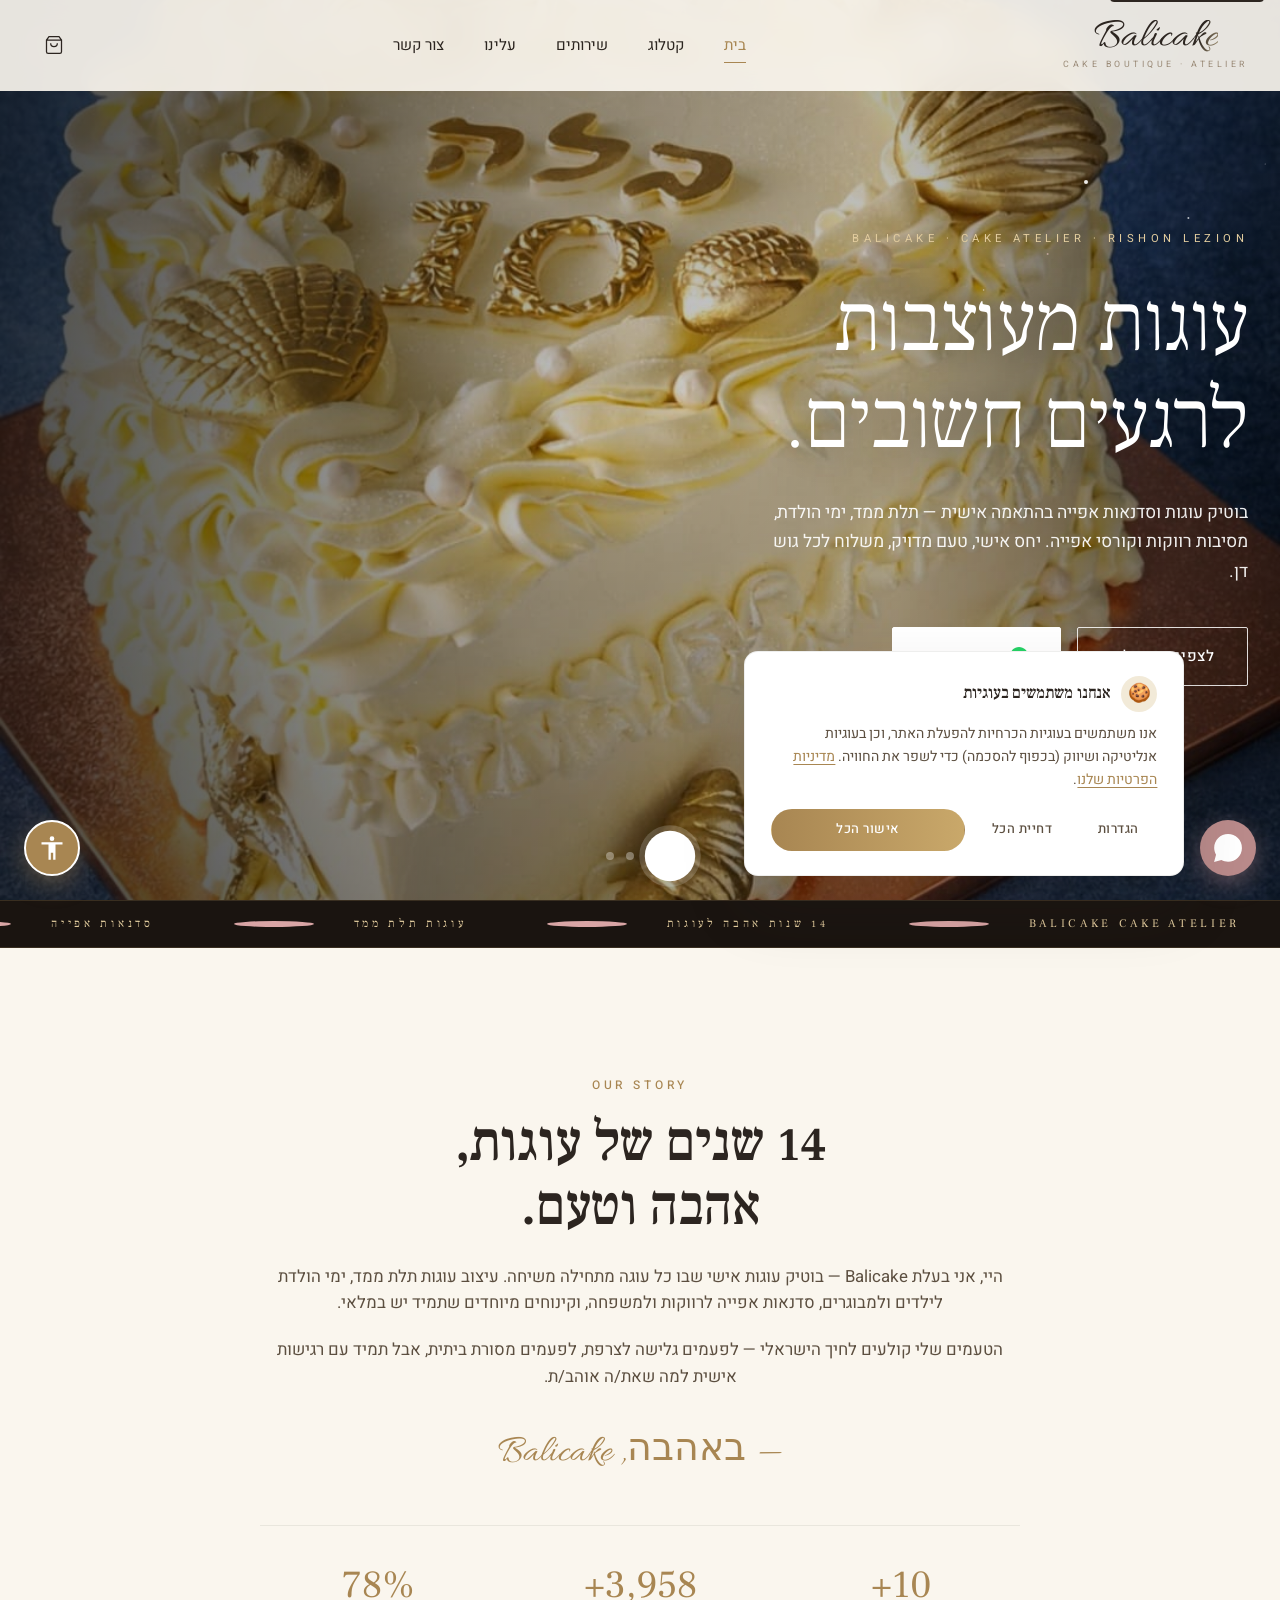
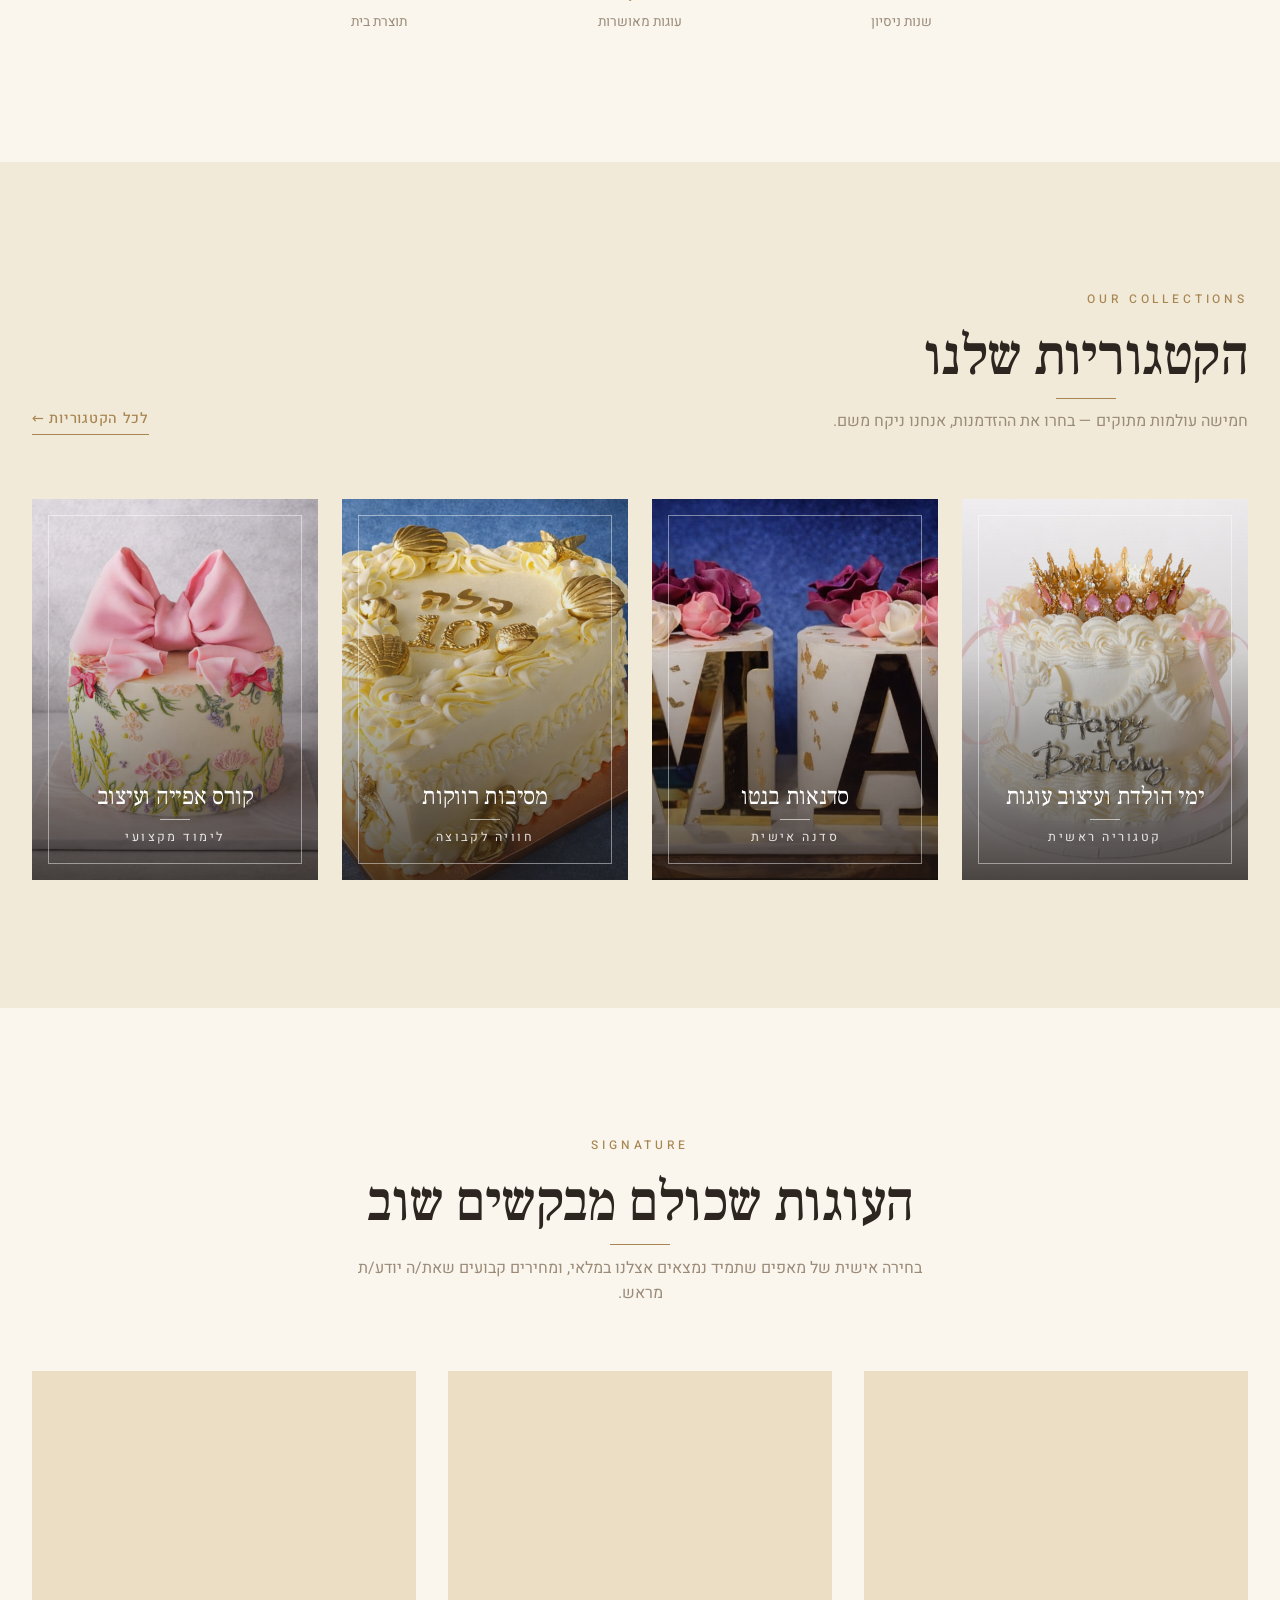
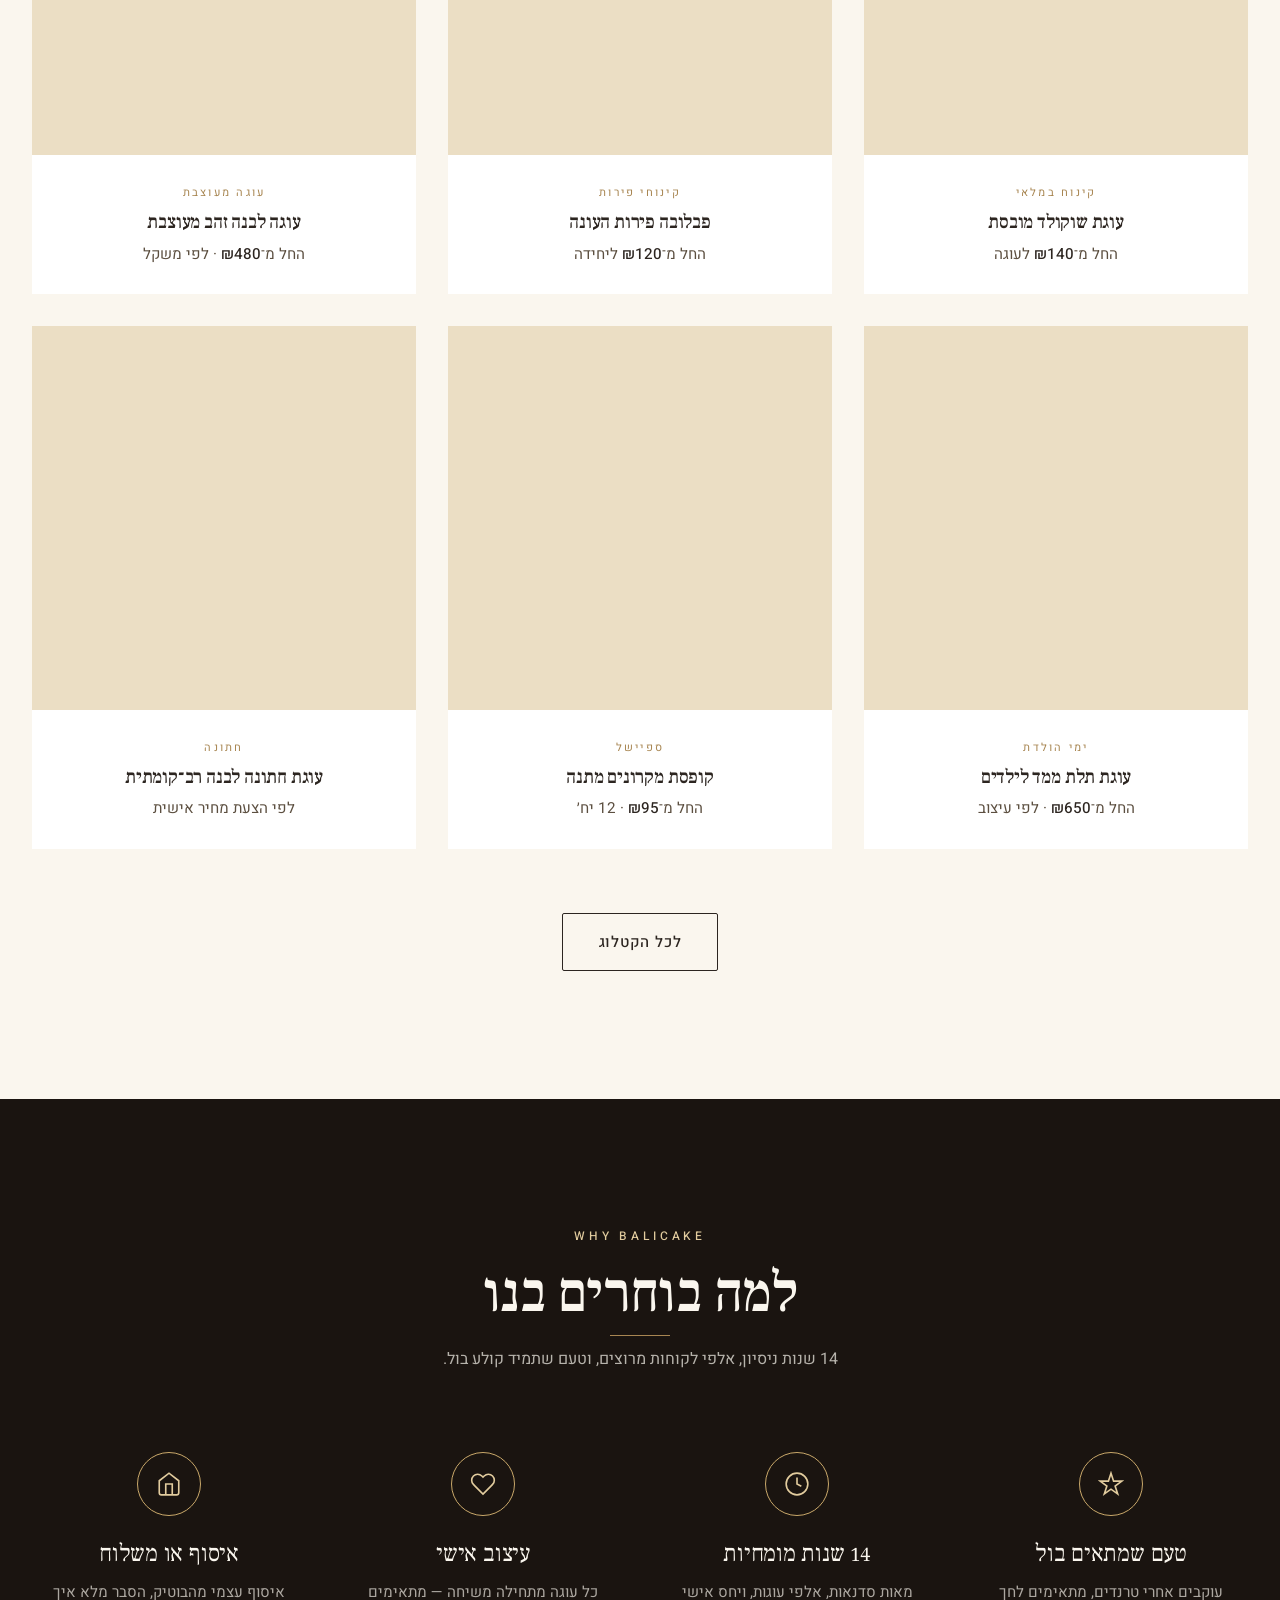
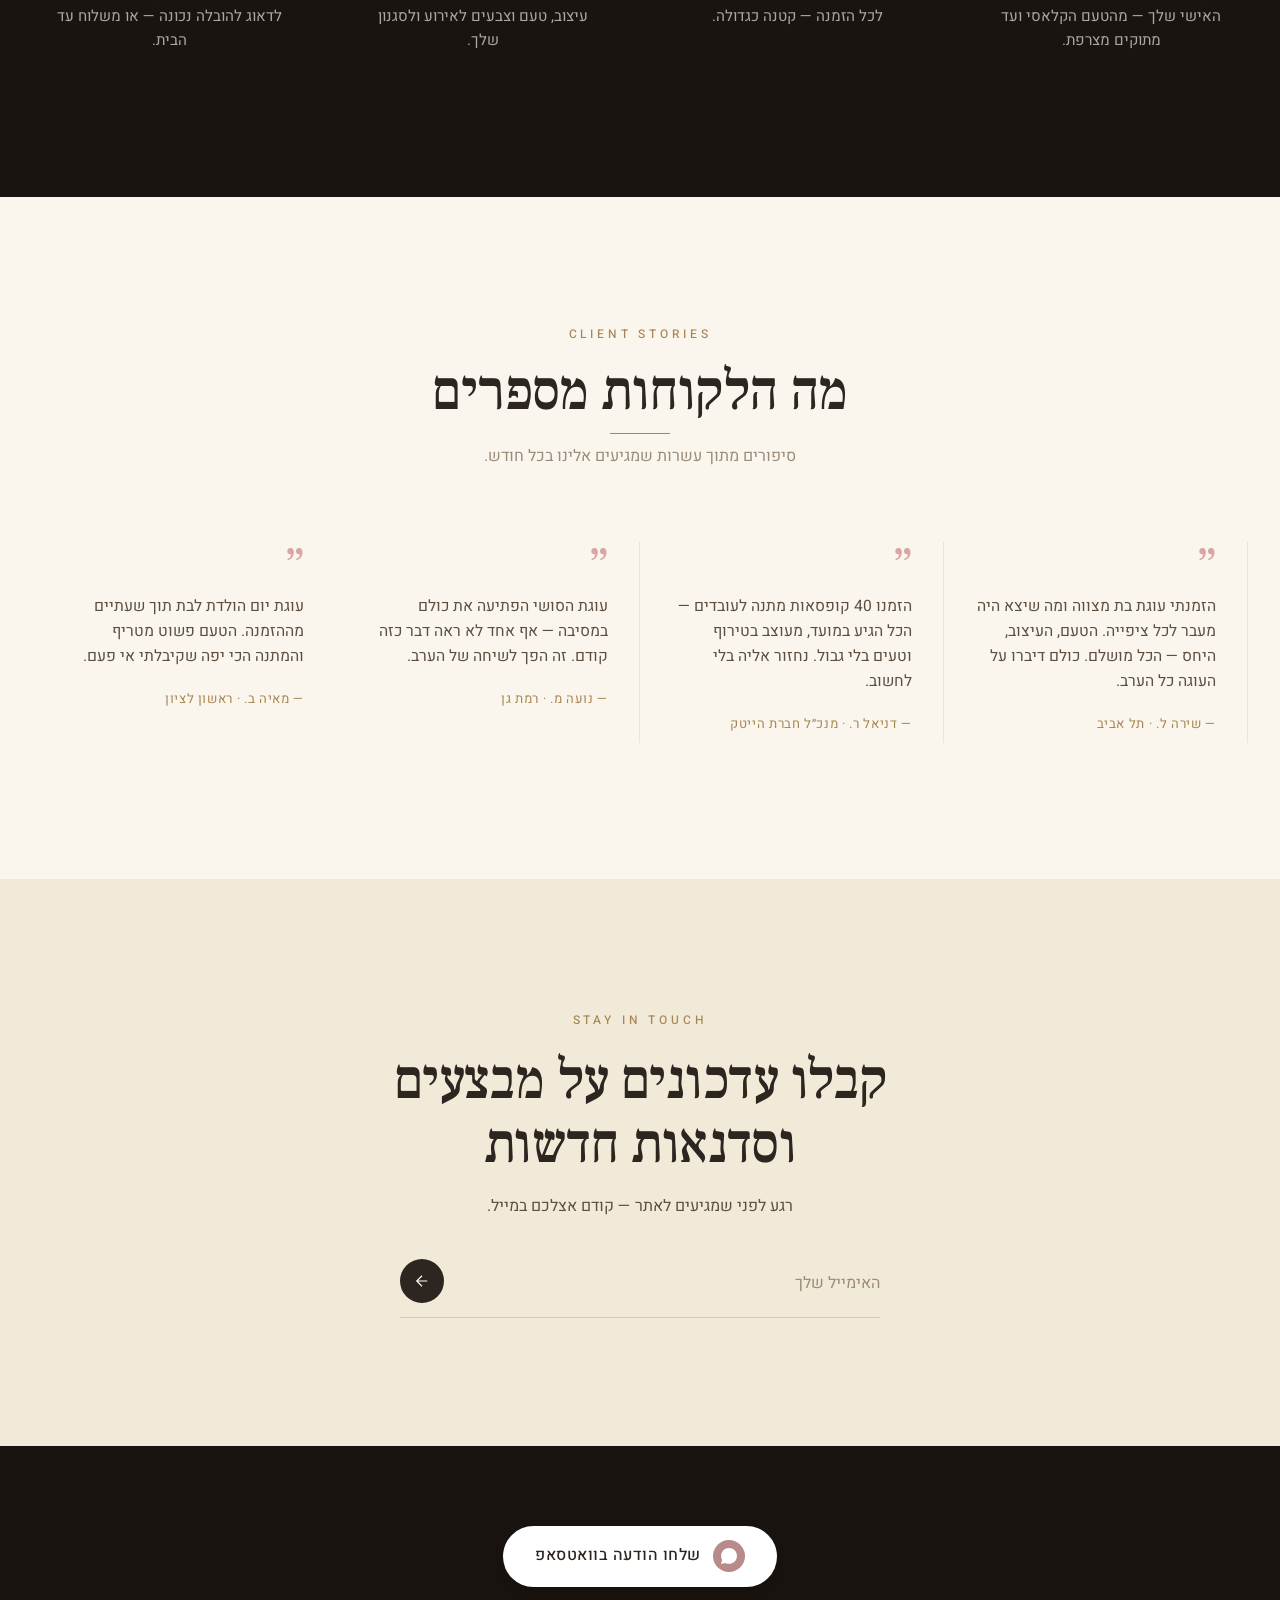
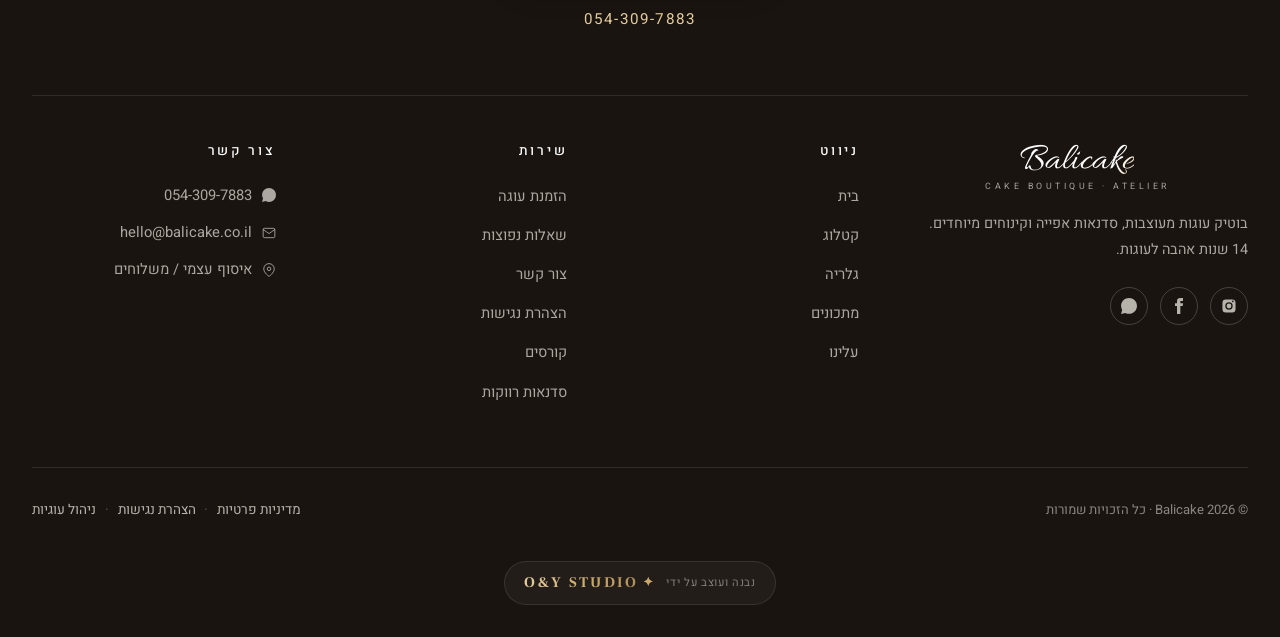
==== commit b4f3e9a3: "about: responsive signature font-size, bump cache to v=6 - Remove inline font-size: 2.4rem on .about" ====
--- a/index.html
+++ b/index.html
@@ -22,7 +22,7 @@
   <link href="https://fonts.googleapis.com/css2?family=Allura&family=Frank+Ruhl+Libre:wght@300;400;500;700&family=Heebo:wght@300;400;500;600&display=swap" rel="stylesheet">
 
   <link rel="preload" as="image" href="images/hero/cake-1.jpg" fetchpriority="high">
-  <link rel="stylesheet" href="css/style.css?v=5">
+  <link rel="stylesheet" href="css/style.css?v=6">
   <link rel="icon" href="data:image/svg+xml,%3Csvg xmlns='http://www.w3.org/2000/svg' viewBox='0 0 100 100'%3E%3Ctext y='.9em' font-size='90'%3E🎂%3C/text%3E%3C/svg%3E">
   <!-- ============= GOOGLE CONSENT MODE v2 (must run BEFORE GA4) ============= -->
   <script>
@@ -536,6 +536,6 @@
   </a>
 
   <script>document.getElementById('yr').textContent = new Date().getFullYear();</script>
-  <script src="js/main.js?v=5" defer></script>
+  <script src="js/main.js?v=6" defer></script>
 </body>
 </html>
--- a/css/style.css
+++ b/css/style.css
@@ -1392,7 +1392,14 @@
   margin: 0 auto;
   text-align: center;
 }
-.about-story.no-img .signature { display: inline-block; }
+.about-story .signature {
+  display: inline-block;
+  margin-top: 1.5rem;
+  font-family: var(--font-script);
+  font-size: clamp(1.8rem, 5vw, 2.4rem);
+  color: var(--accent-gold-dark);
+  line-height: 1.2;
+}
 .about-story .img-col {
   aspect-ratio: 4 / 5;
   background-size: cover;
